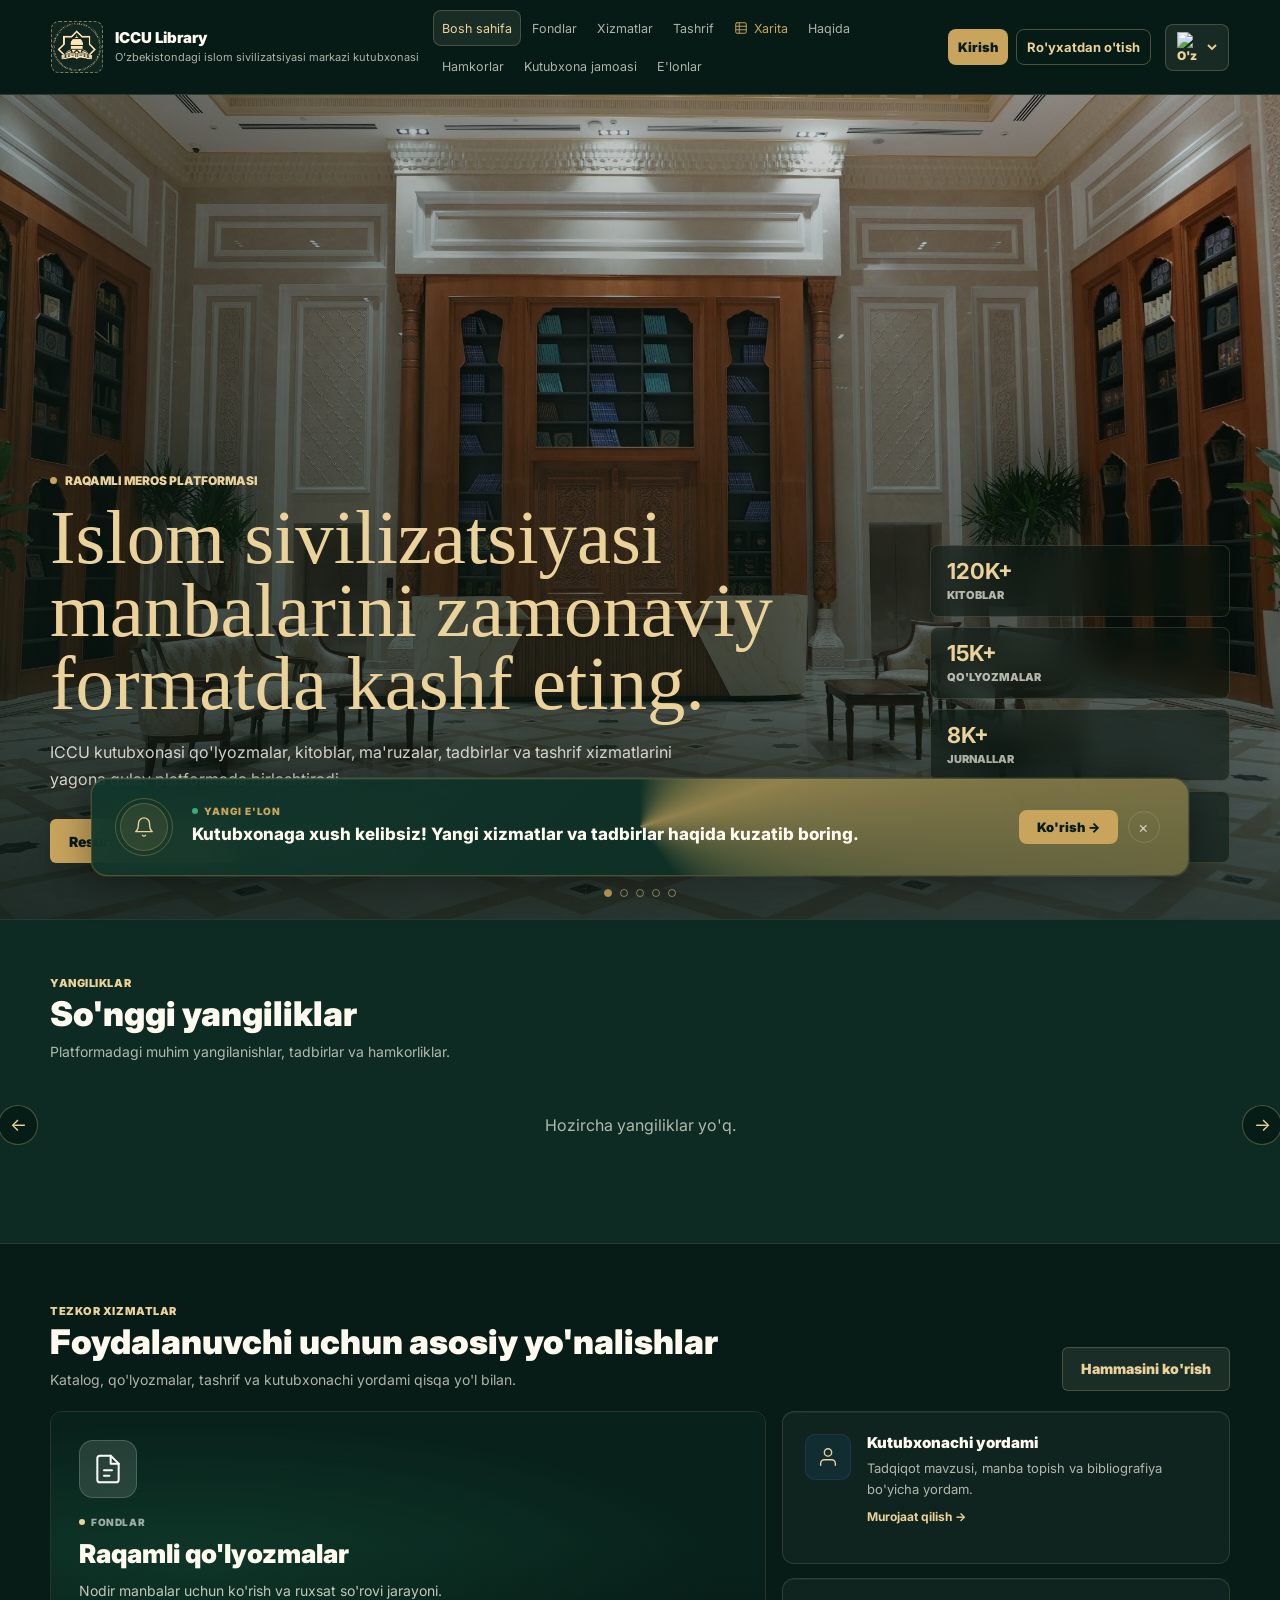
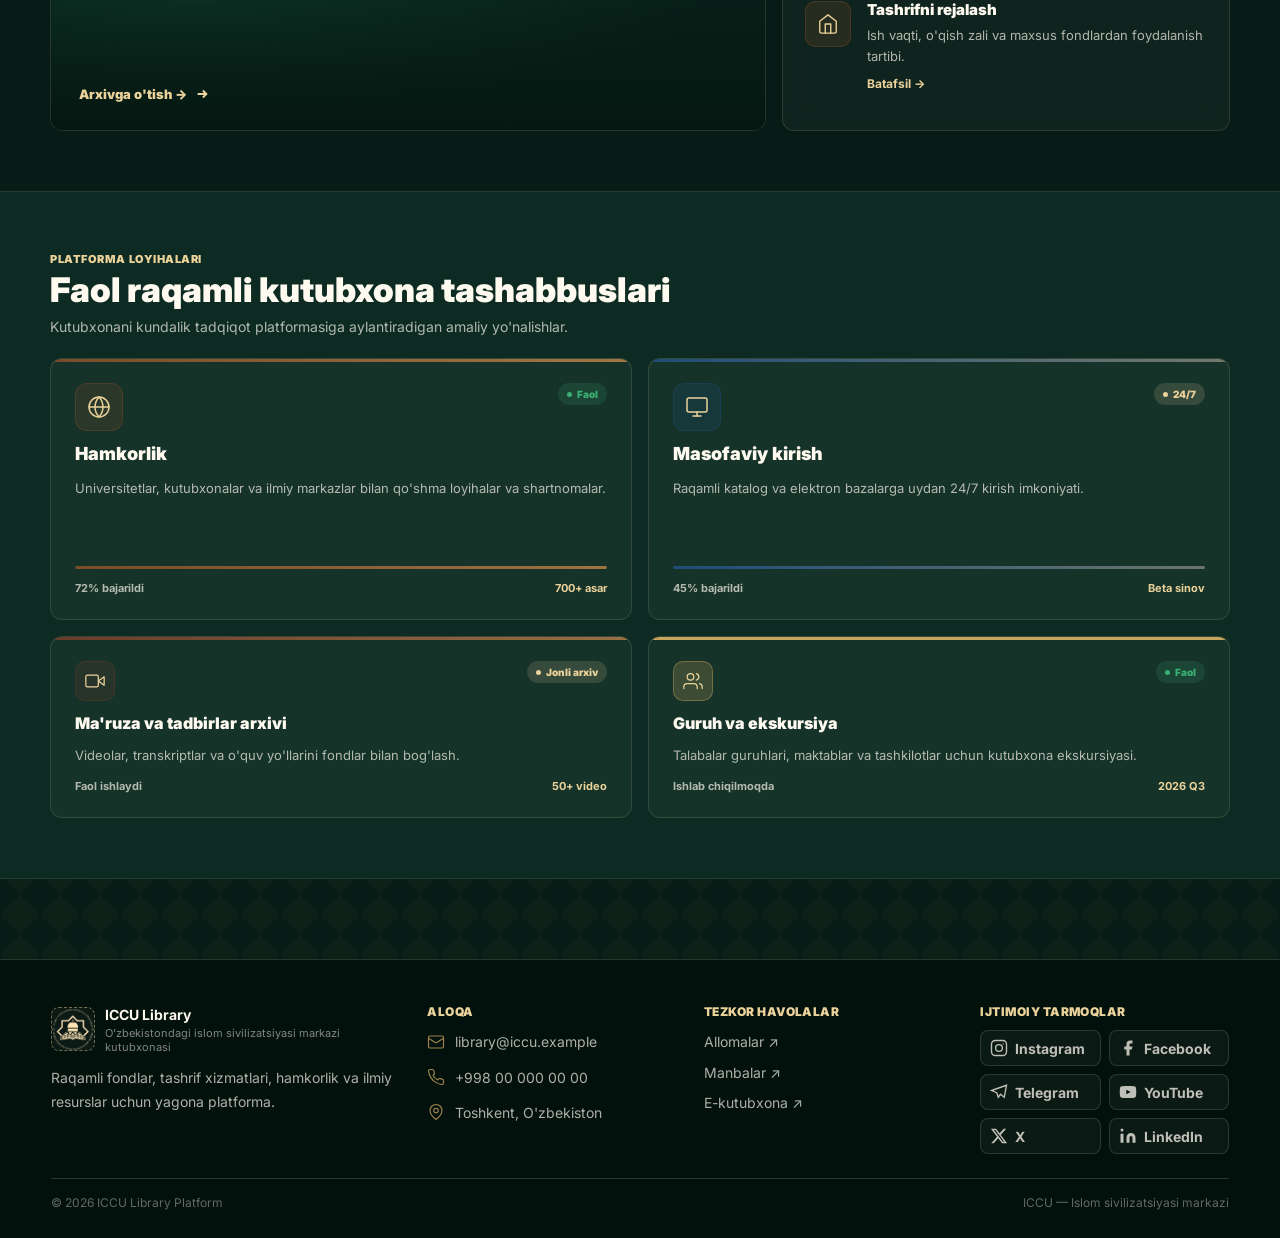
==== index.html @ c02b8a28 "refactor: relocate language menu and update director image assets and styling" ====
<!doctype html>
<html lang="uz">
<head>
  <meta charset="utf-8">
  <meta name="viewport" content="width=device-width, initial-scale=1">
  <meta name="description" content="ICCU Library — Islom sivilizatsiyasi meros platformasi. Qo'lyozmalar, kitoblar, raqamli arxiv va tashrif xizmatlari.">
  <title>ICCU Library — Islom sivilizatsiyasi kutubxonasi</title>
  <link rel="preconnect" href="https://fonts.googleapis.com">
  <link rel="preconnect" href="https://fonts.gstatic.com" crossorigin>
  <link href="https://fonts.googleapis.com/css2?family=Inter:wght@400;600;700;900&display=swap" rel="stylesheet">
  <link rel="stylesheet" href="style.css">
</head>

<body>
  <a class="sr-only" href="#main">Kontentga o'tish</a>

  <!-- ══════════════ TOPBAR ══════════════ -->
  <header class="topbar">
  <button class="brand" type="button" onclick="showPage('home')" aria-label="Bosh sahifaga o'tish" data-t-aria="ariaHome">
    <span class="logo-slot" id="logo-slot">
      <img src="images/logo.png" alt="ICCU Library Logo" width="40" height="40">
    </span>
    <span>
      <span class="brand-title">ICCU Library</span>
      <span class="brand-subtitle" data-t="brandSubtitle">O'zbekistondagi islom sivilizatsiya markazi kutubxonasi</span>
    </span>
  </button>

  <!-- Hamburger (mobile only) -->
  <button class="hamburger" id="hamburger" type="button" onclick="toggleHamburger()" aria-label="Menyuni ochish" aria-expanded="false" data-t-aria="ariaMenu">
    <span class="ham-bar"></span>
    <span class="ham-bar"></span>
    <span class="ham-bar"></span>
  </button>

  <nav class="nav" id="main-nav" aria-label="Asosiy menyu">
    <div class="nav-links" id="nav-links">
      <button class="nav-link active" id="nav-home"      type="button" onclick="showPage('home')"      data-t="navHome">Bosh sahifa</button>
      <button class="nav-link"        id="nav-discover"  type="button" onclick="showPage('discover')"  data-t="navDiscover">Fondlar</button>
      <button class="nav-link"        id="nav-services"  type="button" onclick="showPage('services')"  data-t="navServices">Xizmatlar</button>
      <button class="nav-link"        id="nav-visit"     type="button" onclick="showPage('visit')"     data-t="navVisit">Tashrif</button>
      <button class="nav-link nav-link--map" type="button" onclick="showPage('visit'); setTimeout(openFloorPlan,200)" title="Kutubxona ichki xaritasi" data-t-title="floorPlanBtn">
        <svg viewBox="0 0 24 24" fill="none" stroke="currentColor" stroke-width="1.6" stroke-linecap="round" stroke-linejoin="round" width="14" height="14"><rect x="3" y="3" width="18" height="18" rx="2"/><path d="M3 9h18M3 15h18M9 3v18"/></svg>
        <span data-t="navMap">Xarita</span>
      </button>
      <button class="nav-link"        id="nav-about"     type="button" onclick="showPage('about')"     data-t="navAbout">Haqida</button>
      <button class="nav-link"        id="nav-partners"  type="button" onclick="showPage('partners')"  data-t="navPartners">Hamkorlar</button>
      <button class="nav-link"        id="nav-directors" type="button" onclick="showPage('directors')" data-t="navDirectors">Kutubxona jamoasi</button>
      <div class="nav-ann-wrap">
        <button class="nav-link" id="nav-announcements" type="button" onclick="showPage('announcements')" data-t="navAnnouncements">E'lonlar</button>
        <span class="nav-ann-dot" id="ann-nav-dot" style="display:none"></span>
      </div>
    </div>

    <div class="nav-right">
      <div class="nav-actions">
        <a class="btn-kirish" href="http://elibrary.cisc.uz:8080/" target="_blank" rel="noopener" data-t="navKirish">Kirish ↗</a>
        <button class="btn-register" id="nav-register" type="button" onclick="showPage('register')" data-t="navRegister">Ro'yxatdan o'tish</button>
      </div>
    </div>
  </nav>

  <div class="lang-wrap">
    <button class="lang-trigger" id="lang-trigger" type="button" onclick="toggleLangMenu()" aria-haspopup="listbox" aria-expanded="false" aria-label="Tilni tanlash">
      <img src="https://flagcdn.com/w20/uz.png" alt="O'zbek" id="current-flag" width="20" style="vertical-align:middle;">
      <svg viewBox="0 0 10 6" fill="none" stroke="currentColor" stroke-width="1.8" style="margin-left:4px; vertical-align:middle; width:10px; height:6px;">
        <path d="M1 1l4 4 4-4"/>
      </svg>
    </button>
    <div class="lang-menu" id="lang-menu" role="listbox">
      <button class="lang-option active" type="button" onclick="setLang('uz')">
        <img src="https://flagcdn.com/w20/uz.png" alt="" width="20" style="margin-right:8px; vertical-align:middle;"> O'zbek
      </button>
      <button class="lang-option" type="button" onclick="setLang('en')">
        <img src="https://flagcdn.com/w20/gb.png" alt="" width="20" style="margin-right:8px; vertical-align:middle;"> English
      </button>
      <button class="lang-option" type="button" onclick="setLang('ru')">
        <img src="https://flagcdn.com/w20/ru.png" alt="" width="20" style="margin-right:8px; vertical-align:middle;"> Русский
      </button>
      <button class="lang-option" type="button" onclick="setLang('tr')">
        <img src="https://flagcdn.com/w20/tr.png" alt="" width="20" style="margin-right:8px; vertical-align:middle;"> Türkçe
      </button>
    </div>
  </div>
</header>

  <main id="main">

    <!-- ══════════════ HOME ══════════════ -->
    <section class="page active" id="page-home">

      <!-- HERO -->
      <section class="hero" aria-labelledby="hero-title">
        <div class="hero-slides" aria-hidden="true">
          <div class="hero-slide" style="background-image: linear-gradient(90deg, rgba(4,20,14,.35) 0%, rgba(4,20,14,0) 100%), url('images/1.jpg'); background-size:cover; background-position:center;"></div>
          <div class="hero-slide" style="background-image: linear-gradient(90deg, rgba(4,20,14,.35) 0%, rgba(4,20,14,0) 100%), url('images/2.jpg'); background-size:cover; background-position:center;"></div>
          <div class="hero-slide" style="background-image: linear-gradient(90deg, rgba(4,20,14,.35) 0%, rgba(4,20,14,0) 100%), url('images/3.jpg'); background-size:cover; background-position:center;"></div>
          <div class="hero-slide" style="background-image: linear-gradient(90deg, rgba(4,20,14,.35) 0%, rgba(4,20,14,0) 100%), url('images/4.jpg'); background-size:cover; background-position:center;"></div>
          <div class="hero-slide" style="background-image: linear-gradient(90deg, rgba(4,20,14,.35) 0%, rgba(4,20,14,0) 100%), url('images/5.jpg'); background-size:cover; background-position:center;"></div>
        </div>
        <div class="hero-dots" aria-hidden="true">
          <button class="hero-dot" type="button"></button>
          <button class="hero-dot" type="button"></button>
          <button class="hero-dot" type="button"></button>
          <button class="hero-dot" type="button"></button>
          <button class="hero-dot" type="button"></button>
        </div>
        <div class="container hero-content">
          <div>
            <div class="eyebrow" data-t="heroEyebrow">Raqamli meros platformasi</div>
            <h1 id="hero-title" data-t="heroTitle">Islom sivilizatsiyasi manbalarini zamonaviy formatda kashf eting.</h1>
            <p class="hero-copy" data-t="heroCopy">ICCU kutubxonasi qo'lyozmalar, kitoblar, ma'ruzalar, tadbirlar va tashrif xizmatlarini yagona qulay platformada birlashtiradi.</p>
            <div class="hero-actions">
              <a class="primary-button" href="https://e-library.cisc.uz" target="_blank" rel="noopener" data-t="heroPrimary">Resurslardan qidirish</a>
              <button class="secondary-button" type="button" onclick="scrollToSection('home-news')" data-t="heroSecondary">Yangiliklarni ko'rish</button>
            </div>
          </div>
          <aside class="hero-stats">
            <div class="stat"><strong>120K+</strong><span data-t="statBooks">Kitoblar</span></div>
            <div class="stat"><strong>15K+</strong><span data-t="statManuscripts">Qo'lyozmalar</span></div>
            <div class="stat"><strong>8K+</strong><span data-t="statJournals">Jurnallar</span></div>
            <div class="stat"><strong>24/7</strong><span data-t="statAccess">Onlayn kirish</span></div>
          </aside>
        </div>
      </section>

      <!-- ANNOUNCEMENT KIOSK -->
      <div class="kiosk-wrap" id="kiosk-wrap">
        <div class="kiosk">
          <div class="kiosk-inner" id="kiosk-inner" onclick="kioskClick(event)">
            <div class="kiosk-pulse-wrap">
              <div class="kiosk-pulse">
                <svg viewBox="0 0 24 24" fill="none" stroke="currentColor" stroke-width="1.5" stroke-linecap="round" stroke-linejoin="round" width="22" height="22">
                  <path d="M18 8A6 6 0 0 0 6 8c0 7-3 9-3 9h18s-3-2-3-9"/>
                  <path d="M13.73 21a2 2 0 0 1-3.46 0"/>
                </svg>
              </div>
            </div>
            <div class="kiosk-body">
              <div class="kiosk-label">
                <span class="kiosk-label-dot"></span>
                <span data-t="kioskLabel">Yangi e'lon</span>
              </div>
              <div class="kiosk-title" id="kiosk-title" data-t="kioskDefaultTitle">E'lonlar yuklanmoqda...</div>
              <div class="kiosk-excerpt" id="kiosk-excerpt"></div>
            </div>
            <div class="kiosk-actions" onclick="event.stopPropagation()">
              <button class="kiosk-cta" type="button" onclick="showPage('announcements')" data-t="kioskViewAll">Ko'rish →</button>
              <button class="kiosk-dismiss" type="button" id="kiosk-dismiss" title="Yopish" data-t-title="close" onclick="dismissKiosk()">×</button>
            </div>
          </div>
        </div>
      </div>

      <!-- NEWS -->
      <section class="section alt" id="home-news">
        <div class="container">
          <div class="section-header">
            <div>
              <div class="section-kicker" data-t="updatesKicker">Yangiliklar</div>
              <h2 class="section-title" data-t="newsTitle">So'nggi yangiliklar va e'lonlar</h2>
              <p class="section-subtitle" data-t="newsSubtitle">Platformadagi muhim yangilanishlar, tadbirlar va hamkorliklar.</p>
            </div>
          </div>
          <!-- News Carousel -->
          <div class="news-carousel-wrap">
            <button class="carousel-arrow carousel-arrow--prev" onclick="newsCarousel(-1)" aria-label="Oldingi">&#8592;</button>
            <div class="news-carousel" id="news-grid">
              <div class="news-skeleton"></div>
              <div class="news-skeleton"></div>
              <div class="news-skeleton"></div>
            </div>
            <button class="carousel-arrow carousel-arrow--next" onclick="newsCarousel(1)" aria-label="Keyingi">&#8594;</button>
          </div>
          <div class="carousel-dots" id="carousel-dots"></div>
        </div>
      </section>

      <!-- QUICK SERVICES -->
      <section class="section qs-section">
        <div class="container">
          <div class="section-header">
            <div>
              <div class="section-kicker" data-t="quickKicker">Tezkor xizmatlar</div>
              <h2 class="section-title" data-t="quickTitle">Foydalanuvchi uchun asosiy yo'nalishlar</h2>
              <p class="section-subtitle" data-t="quickSubtitle">Katalog, qo'lyozmalar, tashrif va kutubxonachi yordami qisqa yo'l bilan.</p>
            </div>
            <button class="secondary-button" type="button" onclick="showPage('services')" data-t="viewAll">Hammasini ko'rish</button>
          </div>
        
          <div class="qs-bento">

            <!-- Featured card (col-span 2 on desktop) -->
            <article class="qs-feature-card" onclick="showPage('discover')" tabindex="0" role="button">
              <div class="qs-feature-bg" style="--qc:#1a5e43"></div>
              <div class="qs-feature-inner">
                <div class="qs-feature-icon">
                  <svg viewBox="0 0 24 24" fill="none" stroke="currentColor" stroke-width="1.5" stroke-linecap="round" stroke-linejoin="round" width="32" height="32">
                    <path d="M14 2H6a2 2 0 0 0-2 2v16a2 2 0 0 0 2 2h12a2 2 0 0 0 2-2V8z"/>
                    <polyline points="14 2 14 8 20 8"/>
                    <path d="M9 13h6M9 17h4"/>
                  </svg>
                </div>
                <div class="qs-feature-tag" data-t="discoverKicker">Fondlar</div>
                <h3 class="qs-feature-title" data-t="qs1Title">Raqamli qo'lyozmalar</h3>
                <p class="qs-feature-text" data-t="qs1Text">Nodir manbalar uchun ko'rish va ruxsat so'rovi jarayoni. 15 000+ manba raqamli arxivda.</p>
                <div class="qs-feature-cta">
                  <span data-t="qs1Link">Arxivga o'tish</span>
                  <svg viewBox="0 0 16 16" fill="none" stroke="currentColor" stroke-width="2.2" width="14" height="14"><path d="M3 8h10M9 4l4 4-4 4"/></svg>
                </div>
              </div>
            </article>

            <!-- Side cards stack -->
            <div class="qs-side-stack">
              <article class="qs-side-card" onclick="window.location.href='mailto:library@iccu.example'" tabindex="0" role="button">
                <div class="qs-side-icon" style="--qc:#1e4d7a">
                  <svg viewBox="0 0 24 24" fill="none" stroke="currentColor" stroke-width="1.5" stroke-linecap="round" stroke-linejoin="round" width="22" height="22">
                    <path d="M20 21v-2a4 4 0 0 0-4-4H8a4 4 0 0 0-4 4v2"/>
                    <circle cx="12" cy="7" r="4"/>
                  </svg>
                </div>
                <div class="qs-side-body">
                  <h3 data-t="qs2Title">Kutubxonachi yordami</h3>
                  <p data-t="qs2Text">Tadqiqot mavzusi, manba topish va bibliografiya bo'yicha yordam.</p>
                  <span class="qs-side-link" data-t="qs2Link">Murojaat qilish →</span>
                </div>
              </article>

              <article class="qs-side-card" onclick="showPage('visit')" tabindex="0" role="button">
                <div class="qs-side-icon" style="--qc:#7a4c2a">
                  <svg viewBox="0 0 24 24" fill="none" stroke="currentColor" stroke-width="1.5" stroke-linecap="round" stroke-linejoin="round" width="22" height="22">
                    <path d="M3 9l9-7 9 7v11a2 2 0 0 1-2 2H5a2 2 0 0 1-2-2z"/>
                    <polyline points="9 22 9 12 15 12 15 22"/>
                  </svg>
                </div>
                <div class="qs-side-body">
                  <h3 data-t="qs3Title">Tashrifni rejalash</h3>
                  <p data-t="qs3Text">Ish vaqti, o'qish zali va maxsus fondlardan foydalanish tartibi.</p>
                  <span class="qs-side-link" data-t="qs3Link">Batafsil →</span>
                </div>
              </article>
            </div>

          </div>
        </div>
      </section>

      <!-- PROJECTS -->
      <section class="section alt proj-section">
        <div class="container">
          <div class="section-header">
            <div>
              <div class="section-kicker" data-t="projectsKicker">Platforma loyihalari</div>
              <h2 class="section-title" data-t="projectsTitle">Faol raqamli kutubxona tashabbuslari</h2>
              <p class="section-subtitle" data-t="projectsSubtitle">Kutubxonani kundalik tadqiqot platformasiga aylantiradigan amaliy yo'nalishlar.</p>
            </div>
          </div>

          <div class="proj-bento">

            <!-- Card 1: Partnerships — LARGE -->
            <article class="proj-card proj-card--lg" style="--pc:#7a4c2a" onclick="showPage('partners')" tabindex="0" role="button">
              <div class="proj-card-accent"></div>
              <div class="proj-card-inner">
                <div class="proj-card-head">
                  <div class="proj-icon">
                    <svg viewBox="0 0 24 24" fill="none" stroke="currentColor" stroke-width="1.5" stroke-linecap="round" stroke-linejoin="round" width="24" height="24">
                      <circle cx="12" cy="12" r="10"/>
                      <line x1="2" y1="12" x2="22" y2="12"/>
                      <path d="M12 2a15.3 15.3 0 0 1 4 10 15.3 15.3 0 0 1-4 10 15.3 15.3 0 0 1-4-10 15.3 15.3 0 0 1 4-10z"/>
                    </svg>
                  </div>
                  <span class="proj-badge proj-badge--active" data-t="project1Status">Faol</span>
                </div>
                <h3 data-t="project1Title">Hamkorlik</h3>
                <p data-t="project1Text">Universitetlar, kutubxonalar va ilmiy markazlar bilan qo'shma loyihalar va shartnomalar.</p>
                <div class="proj-progress"><div class="proj-progress-fill" style="width:100%"></div></div>
                <div class="proj-meta">
                  <span data-t="project1Progress">Faol hamkorlik</span>
                  <span class="proj-count" data-t="project1Count">10+ hamkor</span>
                </div>
              </div>
            </article>

            <!-- Card 2: Remote Access — LARGE -->
            <article class="proj-card proj-card--lg" style="--pc:#1e4d7a" onclick="window.open('http://elibrary.cisc.uz:8080/','_blank')" tabindex="0" role="button">
              <div class="proj-card-accent"></div>
              <div class="proj-card-inner">
                <div class="proj-card-head">
                  <div class="proj-icon">
                    <svg viewBox="0 0 24 24" fill="none" stroke="currentColor" stroke-width="1.5" stroke-linecap="round" stroke-linejoin="round" width="24" height="24">
                      <rect x="2" y="3" width="20" height="14" rx="2"/>
                      <line x1="8" y1="21" x2="16" y2="21"/>
                      <line x1="12" y1="17" x2="12" y2="21"/>
                    </svg>
                  </div>
                  <span class="proj-badge proj-badge--live" data-t="project2Status">24/7</span>
                </div>
                <h3 data-t="project2Title">Masofaviy kirish</h3>
                <p data-t="project2Text">Raqamli katalog va elektron bazalarga uydan 24/7 kirish imkoniyati.</p>
                <div class="proj-progress"><div class="proj-progress-fill" style="width:100%"></div></div>
                <div class="proj-meta">
                  <span data-t="project2Progress">Doimo ochiq</span>
                  <span class="proj-count" data-t="project2Count">E-kutubxona</span>
                </div>
              </div>
            </article>

            <!-- Card 3: Lecture Archive — SMALL -->
            <article class="proj-card proj-card--sm" style="--pc:#6b3b2a">
              <div class="proj-card-accent"></div>
              <div class="proj-card-inner">
                <div class="proj-card-head">
                  <div class="proj-icon proj-icon--sm">
                    <svg viewBox="0 0 24 24" fill="none" stroke="currentColor" stroke-width="1.5" stroke-linecap="round" stroke-linejoin="round" width="20" height="20">
                      <polygon points="23 7 16 12 23 17 23 7"/>
                      <rect x="1" y="5" width="15" height="14" rx="2"/>
                    </svg>
                  </div>
                  <span class="proj-badge proj-badge--live" data-t="project3Status">Jonli arxiv</span>
                </div>
                <h3 data-t="project3Title">Ma'ruza va tadbirlar arxivi</h3>
                <p data-t="project3Text">Videolar, transkriptlar va o'quv yo'llarini fondlar bilan bog'lash.</p>
                <div class="proj-meta">
                  <span data-t="project3Progress">Faol ishlaydi</span>
                  <span class="proj-count" data-t="project3Count">50+ video</span>
                </div>
              </div>
            </article>

            <!-- Card 4: Group visits — SMALL -->
            <article class="proj-card proj-card--sm" style="--pc:#c8a45d; cursor:pointer" onclick="showPage('services')" tabindex="0" role="button">
              <div class="proj-card-accent"></div>
              <div class="proj-card-inner">
                <div class="proj-card-head">
                  <div class="proj-icon proj-icon--sm">
                    <svg viewBox="0 0 24 24" fill="none" stroke="currentColor" stroke-width="1.5" stroke-linecap="round" stroke-linejoin="round" width="20" height="20">
                      <path d="M17 21v-2a4 4 0 0 0-4-4H5a4 4 0 0 0-4 4v2"/>
                      <circle cx="9" cy="7" r="4"/>
                      <path d="M23 21v-2a4 4 0 0 0-3-3.87"/>
                      <path d="M16 3.13a4 4 0 0 1 0 7.75"/>
                    </svg>
                  </div>
                  <span class="proj-badge proj-badge--active" data-t="project4Status">Faol</span>
                </div>
                <h3 data-t="project4Title">Guruh va ekskursiya</h3>
                <p data-t="project4Text">Talabalar guruhlari, maktablar va tashkilotlar uchun kutubxona ekskursiyasi.</p>
                <div class="proj-meta">
                  <span data-t="project4Progress">Ariza qabul qilinadi</span>
                  <span class="proj-count" data-t="project4Count">Bog'lanish →</span>
                </div>
              </div>
            </article>

          </div>
        </div>
      </section>
    </section><!-- /page-home -->

    <!-- ══════════════ ANNOUNCEMENTS PAGE ══════════════ -->
    <section class="page" id="page-announcements">
      <div class="container">
        <header class="page-header">
          <div>
            <div class="section-kicker" data-t="announcementsKicker">E'lonlar</div>
            <h2 class="page-title" data-t="announcementsTitle">Joriy e'lonlar</h2>
            <p class="page-subtitle" data-t="announcementsSubtitle">Kutubxona va platforma bo'yicha muhim xabarlar va e'lonlar.</p>
          </div>
        </header>
        <div class="ann-grid" id="ann-page-grid">
          <div class="ann-empty">
            <div class="ann-empty-ico">📢</div>
            <p data-t="announcementsEmpty">Hozircha faol e'lonlar yo'q.</p>
          </div>
        </div>
      </div>
    </section>

    <!-- ══════════════ NEWS DETAIL ══════════════ -->
    <section class="page" id="page-news-detail">
      <div class="container">
        <header class="page-header">
          <div>
            <div class="section-kicker" data-t="newsDetailKicker">Yangilik</div>
            <h2 class="page-title" id="detail-title">Yangilik</h2>
            <p class="page-subtitle" id="detail-date"></p>
          </div>
          <button class="secondary-button" type="button"
            onclick="showPage('home'); scrollToSection('home-news')" data-t="backNews">Yangiliklarga qaytish</button>
        </header>
        <div class="detail-layout">
          <article class="article-panel">
            <span class="news-tag" id="detail-tag"></span>
            <h2 id="detail-heading"></h2>
            <p id="detail-body"></p>
            <p id="detail-extra"></p>
          </article>
          <aside class="side-panel">
            <h3 data-t="detailSideTitle">Aloqador yo'nalishlar</h3>
            <p data-t="detailSideText">Bu yangilik fondlar, tadqiqotchi kabineti va raqamlashtirish jarayonlari bilan bog'liq.</p>
          </aside>
        </div>
      </div>
    </section>

    <!-- ══════════════ DISCOVER ══════════════ -->
    <section class="page" id="page-discover">
      <div class="container">
        <header class="page-header">
          <div>
            <div class="section-kicker" data-t="discoverKicker">Fondlar</div>
            <h2 class="page-title" data-t="discoverTitle">Kutubxona fondlari</h2>
            <p class="page-subtitle" data-t="discoverSubtitle">Katalog, qo'lyozmalar, mualliflar, raqamli ko'rgazmalar va tavsiya ro'yxatlari.</p>
          </div>
        </header>
      
        <!-- Hero fond cards -->
        <div class="svc-hero">
          <div class="svc-hero-card--main">
            <div class="svc-hero-bg" style="--svc-color:#1a5e43"></div>
            <div class="svc-hero-icon">
              <svg viewBox="0 0 24 24" fill="none" stroke="currentColor" stroke-width="1.5" stroke-linecap="round" stroke-linejoin="round">
                <path d="M4 19.5A2.5 2.5 0 0 1 6.5 17H20"/>
                <path d="M6.5 2H20v20H6.5A2.5 2.5 0 0 1 4 19.5v-15A2.5 2.5 0 0 1 6.5 2z"/>
                <line x1="12" y1="6" x2="16" y2="6"/>
                <line x1="12" y1="10" x2="16" y2="10"/>
                <line x1="12" y1="14" x2="14" y2="14"/>
              </svg>
            </div>
            <div class="svc-hero-body">
              <span class="svc-tag" data-t="discoverKicker">Fondlar</span>
              <h3 data-t="d1Title">Onlayn katalog</h3>
              <p data-t="d1Text">Kitoblar, mualliflar, mavzular va identifikatorlar.</p>
              <ul class="svc-features">
                <li data-t="d1f1">120 000+ kitob va nashrlar bazasi</li>
                <li data-t="d1f2">Muallif, mavzu, yil va til bo'yicha kengaytirilgan qidiruv</li>
                <li data-t="d1f3">ISBN, ISSN va boshqa identifikatorlar orqali izlash</li>
              </ul>
              <a href="https://e-library.cisc.uz" target="_blank" rel="noopener" class="svc-cta" data-t="d1Cta">Katalogga kirish →</a>
            </div>
          </div>
        
          <div class="svc-hero-card--main">
            <div class="svc-hero-bg" style="--svc-color:#6b3b2a"></div>
            <div class="svc-hero-icon">
              <svg viewBox="0 0 24 24" fill="none" stroke="currentColor" stroke-width="1.5" stroke-linecap="round" stroke-linejoin="round">
                <path d="M14 2H6a2 2 0 0 0-2 2v16a2 2 0 0 0 2 2h12a2 2 0 0 0 2-2V8z"/>
                <polyline points="14 2 14 8 20 8"/>
                <path d="M9 13h6M9 17h4"/>
              </svg>
            </div>
            <div class="svc-hero-body">
              <span class="svc-tag" data-t="discoverKicker">Fondlar</span>
              <h3 data-t="d2Title">Qo'lyozmalar</h3>
              <p data-t="d2Text">Nodir manbalar va raqamli kirish qaydlari.</p>
              <ul class="svc-features">
                <li data-t="d2f1">15 000+ nodir qo'lyozma raqamli arxivda</li>
                <li data-t="d2f2">Usmoniylar, Temuriylar va boshqa davrlar fondi</li>
                <li data-t="d2f3">Metadata, davr, til va saqlanish holati bo'yicha filter</li>
              </ul>
              <a href="https://e-library.cisc.uz" target="_blank" rel="noopener" class="svc-cta" data-t="d2Cta">Arxivga kirish →</a>
            </div>
          </div>
        </div>
      
        <!-- Secondary fond cards -->
        <div class="svc-grid">
          <article class="svc-card" style="cursor:pointer" onclick="window.open('https://allomalar.uz','_blank')">
            <div class="svc-card-icon" style="--si:#1e4d7a">
              <svg viewBox="0 0 24 24" fill="none" stroke="currentColor" stroke-width="1.5" stroke-linecap="round" stroke-linejoin="round" width="22" height="22">
                <path d="M20 21v-2a4 4 0 0 0-4-4H8a4 4 0 0 0-4 4v2"/>
                <circle cx="12" cy="7" r="4"/>
              </svg>
            </div>
            <h3 data-t="d3Title">Allomalar</h3>
            <p data-t="d3Text">Allomalar.uz bilan bog'langan ma'lumot yo'nalishi.</p>
            <span class="svc-link" data-t="d3Link">Allomalar.uz ↗</span>
          </article>
        
          <article class="svc-card" style="cursor:pointer" onclick="window.open('https://manbalar.uz','_blank')">
            <div class="svc-card-icon" style="--si:#2d5a3d">
              <svg viewBox="0 0 24 24" fill="none" stroke="currentColor" stroke-width="1.5" stroke-linecap="round" stroke-linejoin="round" width="22" height="22">
                <path d="M22 19a2 2 0 0 1-2 2H4a2 2 0 0 1-2-2V5a2 2 0 0 1 2-2h5l2 3h9a2 2 0 0 1 2 2z"/>
              </svg>
            </div>
            <h3 data-t="d4Title">Manbalar</h3>
            <p data-t="d4Text">Manbalar.uz resurslari uchun tezkor yo'nalish.</p>
            <span class="svc-link" data-t="d4Link">Manbalar.uz ↗</span>
          </article>
        
          <article class="svc-card" style="cursor:pointer" onclick="window.open('https://e-library.cisc.uz','_blank')">
            <div class="svc-card-icon" style="--si:#4a3070">
              <svg viewBox="0 0 24 24" fill="none" stroke="currentColor" stroke-width="1.5" stroke-linecap="round" stroke-linejoin="round" width="22" height="22">
                <rect x="2" y="3" width="20" height="14" rx="2"/>
                <line x1="8" y1="21" x2="16" y2="21"/>
                <line x1="12" y1="17" x2="12" y2="21"/>
              </svg>
            </div>
            <h3 data-t="d5Title">Elektron kutubxona</h3>
            <p data-t="d5Text">E-library.cisc.uz orqali raqamli resurslar va jurnallarga to'liq kirish.</p>
            <span class="svc-link" data-t="d5Link">E-library ↗</span>
          </article>
        </div>
      
      </div>
    </section>

    <!-- ══════════════ SERVICES ══════════════ -->
    <section class="page" id="page-services">
      <div class="container">
        <header class="page-header">
          <div>
            <div class="section-kicker" data-t="servicesKicker">Xizmatlar</div>
            <h2 class="page-title" data-t="servicesTitle">Kutubxona xizmatlari</h2>
            <p class="page-subtitle" data-t="servicesSubtitle">Tadqiqot, tashrif, raqamli fondlar va hamkorlik jarayonlari uchun xizmatlar.</p>
          </div>
        </header>
      
        <!-- Hero service cards -->
        <div class="svc-hero">
          <div class="svc-hero-card svc-hero-card--main">
            <div class="svc-hero-bg" style="--svc-color:#1a5e43"></div>
            <div class="svc-hero-icon">
              <svg viewBox="0 0 24 24" fill="none" stroke="currentColor" stroke-width="1.5" stroke-linecap="round" stroke-linejoin="round">
                <path d="M12 20h9"/><path d="M16.5 3.5a2.121 2.121 0 0 1 3 3L7 19l-4 1 1-4L16.5 3.5z"/>
              </svg>
            </div>
            <div class="svc-hero-body">
              <span class="svc-tag" data-t="servicesKicker">Xizmatlar</span>
              <h3 data-t="svc1Title">Kutubxonachidan yordam</h3>
              <p data-t="svc1Text">Manba tanlash, bibliografiya va tadqiqot yo'nalishi bo'yicha maslahat.</p>
              <ul class="svc-features">
                <li data-t="svc1f1">Mavzuga mos manba va adabiyotlarni tanlash</li>
                <li data-t="svc1f2">Bibliografiya va iqtibos formatlash (APA, MLA, Chicago)</li>
                <li data-t="svc1f3">Onlayn va jismoniy fondlar bo'yicha yo'naltirish</li>
              </ul>
              <a href="mailto:library@iccu.example" class="svc-cta" data-t="svc1Cta">So'rov yuborish →</a>
            </div>
          </div>
        
          <div class="svc-hero-card svc-hero-card--main">
            <div class="svc-hero-bg" style="--svc-color:#1e4d7a"></div>
            <div class="svc-hero-icon">
              <svg viewBox="0 0 24 24" fill="none" stroke="currentColor" stroke-width="1.5" stroke-linecap="round" stroke-linejoin="round">
                <path d="M14 2H6a2 2 0 0 0-2 2v16a2 2 0 0 0 2 2h12a2 2 0 0 0 2-2V8z"/>
                <polyline points="14 2 14 8 20 8"/>
                <line x1="9" y1="13" x2="15" y2="13"/>
                <line x1="9" y1="17" x2="12" y2="17"/>
              </svg>
            </div>
            <div class="svc-hero-body">
              <span class="svc-tag" data-t="servicesKicker">Xizmatlar</span>
              <h3 data-t="svc2Title">Maxsus fond so'rovi</h3>
              <p data-t="svc2Text">Qo'lyozma yoki nodir materialni ko'rish uchun oldindan so'rov.</p>
              <ul class="svc-features">
                <li data-t="svc2f1">Nodir qo'lyozmalar va arxiv materiallariga ruxsat</li>
                <li data-t="svc2f2">Tashrif oldidan onlayn band qilish imkoniyati</li>
                <li data-t="svc2f3">Raqamli nusxa olish va ko'chirish xizmati</li>
              </ul>
              <a href="mailto:library@iccu.example" class="svc-cta" data-t="svc2Cta">So'rov yuborish →</a>
            </div>
          </div>
        </div>
      
        <!-- Secondary service cards -->
        <div class="svc-grid">
          <article class="svc-card">
            <div class="svc-card-icon" style="--si:#6b3b2a">
              <svg viewBox="0 0 24 24" fill="none" stroke="currentColor" stroke-width="1.5" stroke-linecap="round" stroke-linejoin="round" width="22" height="22">
                <circle cx="12" cy="12" r="10"/>
                <line x1="2" y1="12" x2="22" y2="12"/>
                <path d="M12 2a15.3 15.3 0 0 1 4 10 15.3 15.3 0 0 1-4 10 15.3 15.3 0 0 1-4-10 15.3 15.3 0 0 1 4-10z"/>
              </svg>
            </div>
            <h3 data-t="svc3Title">Hamkorlik</h3>
            <p data-t="svc3Text">Universitetlar, kutubxonalar va ilmiy markazlar bilan qo'shma loyihalar.</p>
            <a href="mailto:library@iccu.example" class="svc-link" data-t="svcContact">Bog'lanish →</a>
          </article>
        
          <article class="svc-card">
            <div class="svc-card-icon" style="--si:#2d5a3d">
              <svg viewBox="0 0 24 24" fill="none" stroke="currentColor" stroke-width="1.5" stroke-linecap="round" stroke-linejoin="round" width="22" height="22">
                <rect x="2" y="3" width="20" height="14" rx="2"/>
                <line x1="8" y1="21" x2="16" y2="21"/>
                <line x1="12" y1="17" x2="12" y2="21"/>
              </svg>
            </div>
            <h3 data-t="svc4Title">Masofaviy kirish</h3>
            <p data-t="svc4Text">Raqamli katalog va elektron bazalarga uydan 24/7 kirish imkoniyati.</p>
            <a href="http://elibrary.cisc.uz:8080/" target="_blank" rel="noopener" class="svc-link" data-t="svcOpen">Ochish →</a>
          </article>
        
          <article class="svc-card">
            <div class="svc-card-icon" style="--si:#4a3070">
              <svg viewBox="0 0 24 24" fill="none" stroke="currentColor" stroke-width="1.5" stroke-linecap="round" stroke-linejoin="round" width="22" height="22">
                <path d="M17 21v-2a4 4 0 0 0-4-4H5a4 4 0 0 0-4 4v2"/>
                <circle cx="9" cy="7" r="4"/>
                <path d="M23 21v-2a4 4 0 0 0-3-3.87"/>
                <path d="M16 3.13a4 4 0 0 1 0 7.75"/>
              </svg>
            </div>
            <h3 data-t="svc5Title">Guruh va ekskursiya</h3>
            <p data-t="svc5Text">Talabalar guruhlari, maktablar va tashkilotlar uchun kutubxona ekskursiyasi.</p>
            <a href="mailto:library@iccu.example" class="svc-link" data-t="svcContact">Bog'lanish →</a>
          </article>
        </div>
      </div>
    </section>

     <!-- ══════════════ VISIT ══════════════ -->
    <section class="page" id="page-visit">
      <div class="container">
        <header class="page-header">
          <div>
            <div class="section-kicker" data-t="visitKicker">Tashrif</div>
            <h2 class="page-title" data-t="visitTitle">Tashrifingizni rejalang</h2>
            <p class="page-subtitle" data-t="visitSubtitle">Ish vaqti, manzil va o'qish zali qoidalari.</p>
          </div>
        </header>
        <div class="visit-grid">
          <article class="info-card"><h3 data-t="hoursTitle">Ish vaqti</h3><ul class="info-list"><li data-t="weekday">Dushanba – juma: 09:00 – 18:00</li><li data-t="saturday">Shanba : 10:00 – 16:00</li><li data-t="sunday">Yakshanba : yopiq</li></ul></article>
          <article class="info-card"><h3 data-t="contactTitle">Aloqa va manzil</h3><ul class="info-list"><li data-t="address">Manzil: Toshkent, O'zbekiston</li><li data-t="email">Email: library@iccu.example</li><li data-t="phone">Telefon: +998 00 000 00 00</li></ul></article>
          <article class="info-card"><h3 data-t="rulesTitle">Kutubxona qoidalari</h3><ul class="info-list"><li data-t="rule1">O'qish zallarida tinchlikni saqlang.</li><li data-t="rule2">Oziq-ovqat va ichimliklar fond hududiga olib kirilmaydi.</li><li data-t="rule3">Qo'lyozmalarni suratga olish uchun ruxsat kerak.</li></ul></article>
          <article class="info-card"><h3 data-t="beforeTitle">Kelishdan oldin</h3><p data-t="beforeText">Shaxsni tasdiqlovchi hujjat olib keling va nodir materiallarni oldindan band qiling.</p></article>
          <div class="map-embed">
            <iframe
              src="https://www.google.com/maps/embed?pb=!1m18!1m12!1m3!1d3027.0014065040205!2d69.24048578654856!3d41.33506641108974!2m3!1f0!2f0!3f0!3m2!1i1024!2i768!4f13.1!3m3!1m2!1s0x38ae8b12574d13c3%3A0x15ca4a2e8ac7f5a2!2sIslom%20sivilizatsiya%20Markazi!5e1!3m2!1sru!2s!4v1782212754728!5m2!1sru!2s"
              width="100%" height="100%"
              style="border:0; display:block;"
              allowfullscreen=""
              loading="lazy"
              referrerpolicy="no-referrer-when-downgrade"
              title="ICCU joylashuvi">
            </iframe>
          </div>
        </div>
        <!-- Floor Plan trigger — Google Maps dan keyin qo'shing -->
        <div class="floorplan-trigger-wrap">
          <button class="floorplan-trigger" onclick="openFloorPlan()">
            <svg viewBox="0 0 24 24" fill="none" stroke="currentColor" stroke-width="1.5" stroke-linecap="round" stroke-linejoin="round" width="18" height="18">
              <rect x="3" y="3" width="18" height="18" rx="2"/>
              <path d="M3 9h18M3 15h18M9 3v18"/>
            </svg>
            <span data-t="floorPlanBtn">Kutubxona ichki xaritasini ko'rish</span>
            <svg viewBox="0 0 16 16" fill="none" stroke="currentColor" stroke-width="2" width="14" height="14">
              <path d="M3 8h10M9 4l4 4-4 4"/>
            </svg>
          </button>
        </div>
        
        <!-- Floor Plan Modal -->
        <div class="fp-modal" id="fp-modal" onclick="closeFPifOutside(event)">
          <div class="fp-modal-box">
          
            <header class="fp-header">
              <div>
                <div class="fp-kicker" data-t="floorPlanKicker">Kutubxona xaritasi</div>
                <h3 class="fp-title" data-t="floorPlanTitle">Ichki tuzilma xaritasi</h3>
              </div>
              <div class="fp-header-actions">
                <button class="fp-ctrl" onclick="fpZoom(0.2)" title="Kattalashtirish" data-t-title="zoomIn">
                  <svg viewBox="0 0 24 24" fill="none" stroke="currentColor" stroke-width="2" width="16" height="16"><circle cx="11" cy="11" r="8"/><line x1="21" y1="21" x2="16.65" y2="16.65"/><line x1="11" y1="8" x2="11" y2="14"/><line x1="8" y1="11" x2="14" y2="11"/></svg>
                </button>
                <button class="fp-ctrl" onclick="fpZoom(-0.2)" title="Kichiklashtirish" data-t-title="zoomOut">
                  <svg viewBox="0 0 24 24" fill="none" stroke="currentColor" stroke-width="2" width="16" height="16"><circle cx="11" cy="11" r="8"/><line x1="21" y1="21" x2="16.65" y2="16.65"/><line x1="8" y1="11" x2="14" y2="11"/></svg>
                </button>
                <button class="fp-ctrl" onclick="fpReset()" title="Asl o'lcham" data-t-title="resetSize">
                  <svg viewBox="0 0 24 24" fill="none" stroke="currentColor" stroke-width="2" width="16" height="16"><path d="M3 12a9 9 0 1 0 9-9 9.75 9.75 0 0 0-6.74 2.74L3 8"/><path d="M3 3v5h5"/></svg>
                </button>
                <button class="fp-ctrl fp-close" onclick="closeFloorPlan()" title="Yopish" data-t-title="close">
                  <svg viewBox="0 0 24 24" fill="none" stroke="currentColor" stroke-width="2" width="16" height="16"><line x1="18" y1="6" x2="6" y2="18"/><line x1="6" y1="6" x2="18" y2="18"/></svg>
                </button>
              </div>
            </header>
          
            <div class="fp-viewport" id="fp-viewport">
              <div class="fp-canvas" id="fp-canvas">
                <img
                  src="images/floor-plan.svg"
                  alt="Kutubxona ichki xaritasi"
                  id="fp-img"
                  draggable="false"
                  onerror="document.getElementById('fp-placeholder').style.display='flex'; this.style.display='none'">
                <!-- Rasm yuklanmasa placeholder -->
                <div class="fp-placeholder" id="fp-placeholder" style="display:none">
                  <svg viewBox="0 0 24 24" fill="none" stroke="currentColor" stroke-width="1.5" width="40" height="40" style="color:var(--gold-2);opacity:.4">
                    <rect x="3" y="3" width="18" height="18" rx="2"/>
                    <path d="M3 9h18M3 15h18M9 3v18"/>
                  </svg>
                  <p data-t="floorPlanFallback">floor-plan.svg fayli<br>images/ papkasiga qo'ying</p>
                </div>
              </div>
            </div>
          
            <div class="fp-hint" data-t="floorPlanHint">Sichqoncha g'ildiragi bilan zoom · Bosib suring</div>
          
          </div>
        </div>
      </div>
    </section>

    <!-- ══════════════ ABOUT ══════════════ -->
    <section class="page" id="page-about">
      <div class="container">
        <header class="page-header">
          <div>
            <div class="section-kicker" data-t="aboutKicker">Haqida</div>
            <h2 class="page-title" data-t="aboutTitle">Kutubxona haqida</h2>
            <p class="page-subtitle" data-t="aboutSubtitle">ICCU kutubxonasi islom sivilizatsiyasi merosini saqlash, o'rganish va keng jamoatchilikka yetkazishga xizmat qiladi.</p>
          </div>
        </header>
      
        <!-- Real raqamlar -->
        <div class="about-stats">
          <div class="about-stat">
            <strong>40 000+</strong>
            <span data-t="abStat1">Jami adabiyot</span>
          </div>
          <div class="about-stat">
            <strong>350 000+</strong>
            <span data-t="abStat2">Elektron nusxa</span>
          </div>
          <div class="about-stat">
            <strong>21 670</strong>
            <span data-t="abStat3">Qo'lyozma</span>
          </div>
          <div class="about-stat">
            <strong>3 105 m²</strong>
            <span data-t="abStat4">Kutubxona maydoni</span>
          </div>
          <div class="about-stat">
            <strong>266</strong>
            <span data-t="abStat5">O'rin sig'imi</span>
          </div>
          <div class="about-stat">
            <strong>700+</strong>
            <span data-t="abStat6">Raqamlashtirилган nodir asar</span>
          </div>
        </div>
      
        <!-- Mission cards -->
        <div class="about-mission">
          <article class="about-mission-card">
            <div class="about-mission-icon">
              <svg viewBox="0 0 24 24" fill="none" stroke="currentColor" stroke-width="1.5" stroke-linecap="round" stroke-linejoin="round" width="24" height="24">
                <path d="M12 22s8-4 8-10V5l-8-3-8 3v7c0 6 8 10 8 10z"/>
              </svg>
            </div>
            <h3 data-t="mission1Title">Saqlash</h3>
            <p data-t="mission1Text">Nodir qo'lyozmalar va kitoblarni raqamlashtirish hamda konservatsiya qilish. 30 000+ adabiyotga RFID teg o'rnatildi.</p>
          </article>
          <article class="about-mission-card">
            <div class="about-mission-icon">
              <svg viewBox="0 0 24 24" fill="none" stroke="currentColor" stroke-width="1.5" stroke-linecap="round" stroke-linejoin="round" width="24" height="24">
                <circle cx="11" cy="11" r="8"/><line x1="21" y1="21" x2="16.65" y2="16.65"/>
              </svg>
            </div>
            <h3 data-t="mission2Title">Kirish</h3>
            <p data-t="mission2Text">Talabalar, tadqiqotchilar va keng jamoatchilik uchun ochiq bilim yo'llari. 10 milliondan ortiq elektron resursga ulanish imkoniyati.</p>
          </article>
          <article class="about-mission-card">
            <div class="about-mission-icon">
              <svg viewBox="0 0 24 24" fill="none" stroke="currentColor" stroke-width="1.5" stroke-linecap="round" stroke-linejoin="round" width="24" height="24">
                <polyline points="22 12 18 12 15 21 9 3 6 12 2 12"/>
              </svg>
            </div>
            <h3 data-t="mission3Title">Rivojlantirish</h3>
            <p data-t="mission3Text">Zamonaviy axborot-kutubxona xizmatlarini kengaytirish, yozma merosni asrash va ilm-fan rivojiga xizmat qiluvchi loyihalar.</p>
          </article>
        </div>
      
        <!-- Fond ma'lumotlari -->
        <div class="about-highlights">
          <div class="about-highlight-header">
            <div class="section-kicker" data-t="aboutFondKicker">Fond haqida</div>
            <h3 data-t="aboutFondTitle">2025-yil natijalari</h3>
          </div>
          <div class="about-highlight-grid">
            <div class="about-highlight-item">
              <div class="about-highlight-num">4 789</div>
              <div class="about-highlight-label" data-t="abH1">Yangi qabul qilingan adabiyot</div>
              <div class="about-highlight-sub" data-t="abH1sub">3 879 tasi hadya, 910 tasi xarid</div>
            </div>
            <div class="about-highlight-item">
              <div class="about-highlight-num">52 255</div>
              <div class="about-highlight-label" data-t="abH2">Yagona bazadagi yozma manba</div>
              <div class="about-highlight-sub" data-t="abH2sub">Qo'lyozma va toshbosma asarlar</div>
            </div>
            <div class="about-highlight-item">
              <div class="about-highlight-num">9 910</div>
              <div class="about-highlight-label" data-t="abH3">Yozma manba reystri</div>
              <div class="about-highlight-sub" data-t="abH3sub">Pasport tayyorlangan manbalar</div>
            </div>
            <div class="about-highlight-item">
              <div class="about-highlight-num">762</div>
              <div class="about-highlight-label" data-t="abH4">Brayl yozuvidagi adabiyot</div>
              <div class="about-highlight-sub" data-t="abH4sub">Imkoniyati cheklangan shaxslar uchun</div>
            </div>
          </div>
        </div>
      
        <!-- FAQ -->
        <div class="faq">
          <div class="faq-item">
            <button class="faq-question" type="button" onclick="toggleFaq('faq1',this)">
              <span data-t="faq1Q">O'quvchi kartasini qanday olaman?</span><span>+</span>
            </button>
            <div class="faq-answer" id="faq1" data-t="faq1A">Ro'yxatdan o'tish bo'limiga shaxsni tasdiqlovchi hujjat bilan murojaat qiling.</div>
          </div>
          <div class="faq-item">
            <button class="faq-question" type="button" onclick="toggleFaq('faq2',this)">
              <span data-t="faq2Q">Raqamli resurslarga uydan kira olamanmi?</span><span>+</span>
            </button>
            <div class="faq-answer" id="faq2" data-t="faq2A">Ko'plab raqamli resurslar onlayn mavjud, ayrim bazalar akkaunt talab qiladi.</div>
          </div>
          <div class="faq-item">
            <button class="faq-question" type="button" onclick="toggleFaq('faq3',this)">
              <span data-t="faq3Q">Kutubxonada nechta o'rin bor?</span><span>+</span>
            </button>
            <div class="faq-answer" id="faq3" data-t="faq3A">Kutubxona bir vaqtning o'zida 266 nafar kitobxonga xizmat ko'rsatish imkoniyatiga ega.</div>
          </div>
          <div class="faq-item">
            <button class="faq-question" type="button" onclick="toggleFaq('faq4',this)">
              <span data-t="faq4Q">Nodir qo'lyozmalarni ko'rish mumkinmi?</span><span>+</span>
            </button>
            <div class="faq-answer" id="faq4" data-t="faq4A">Ha, oldindan so'rov yuborish orqali nodir fond materiallaridan foydalanish mumkin. Raqamlashtirish bo'limiga murojaat qiling.</div>
          </div>
        </div>
      
      </div>
    </section>

    <!-- ══════════════ PARTNERS ══════════════ -->
    <section class="page" id="page-partners">
      <div class="container">
        <header class="page-header">
          <div>
            <div class="section-kicker" data-t="partnersKicker">Hamkorlar</div>
            <h2 class="page-title" data-t="partnersTitle">Ishonchli hamkorlar</h2>
            <p class="page-subtitle" data-t="partnersSubtitle">Birgalikda ilmiy va raqamli meros sohasidagi ishlarni rivojlantirmoqdamiz.</p>
          </div>
        </header>
        <div class="partners-track">
        
          <!-- TO'RTBURCHAK qolip: Brill, UNESCO, IRCICA, BNF, LOC -->
          <div class="partner-card">
            <div class="partner-logo partner-logo--rect">
              <img src="images/brill.png" alt="Brill" onerror="this.style.display='none';this.nextElementSibling.style.display='flex'">
              <span class="partner-logo-fallback" style="display:none">Brill</span>
            </div>
            <div class="partner-name">Brill</div>
          </div>
        
          <div class="partner-card">
            <div class="partner-logo partner-logo--rect">
              <img src="images/unesco.png" alt="UNESCO" onerror="this.style.display='none';this.nextElementSibling.style.display='flex'">
              <span class="partner-logo-fallback" style="display:none">UNESCO</span>
            </div>
            <div class="partner-name">UNESCO</div>
          </div>
        
          <div class="partner-card">
            <div class="partner-logo partner-logo--rect">
              <img src="images/ircica.png" alt="IRCICA" onerror="this.style.display='none';this.nextElementSibling.style.display='flex'">
              <span class="partner-logo-fallback" style="display:none">IRCICA</span>
            </div>
            <div class="partner-name">IRCICA</div>
          </div>
        
          <div class="partner-card">
            <div class="partner-logo partner-logo--rect">
              <img src="images/bnf.png" alt="BNF" onerror="this.style.display='none';this.nextElementSibling.style.display='flex'">
              <span class="partner-logo-fallback" style="display:none">BNF</span>
            </div>
            <div class="partner-name" data-t="partnerBnf">Bibliothèque nationale de France</div>
          </div>
        
          <div class="partner-card">
            <div class="partner-logo partner-logo--rect">
              <img src="images/loc.png" alt="Library of Congress" onerror="this.style.display='none';this.nextElementSibling.style.display='flex'">
              <span class="partner-logo-fallback" style="display:none">LOC</span>
            </div>
            <div class="partner-name" data-t="partnerLoc">Library of Congress</div>
          </div>
        
          <!-- YUMALOQ qolip: Istanbul U., O'zMU, ISESCO, Turkiston, CISC -->
          <div class="partner-card">
            <div class="partner-logo partner-logo--circle">
              <img src="images/istanbul.png" alt="Istanbul Universiteti" onerror="this.style.display='none';this.nextElementSibling.style.display='flex'">
              <span class="partner-logo-fallback" style="display:none">IU</span>
            </div>
            <div class="partner-name" data-t="partnerIstanbul">Istanbul Universiteti</div>
          </div>
        
          <div class="partner-card">
            <div class="partner-logo partner-logo--circle">
              <img src="images/ozmu.png" alt="O'zMU" onerror="this.style.display='none';this.nextElementSibling.style.display='flex'">
              <span class="partner-logo-fallback" style="display:none">O'zMU</span>
            </div>
            <div class="partner-name" data-t="partnerOzmu">O'zMU</div>
          </div>
        
          <div class="partner-card">
            <div class="partner-logo partner-logo--circle">
              <img src="images/isesco.png" alt="ISESCO" onerror="this.style.display='none';this.nextElementSibling.style.display='flex'">
              <span class="partner-logo-fallback" style="display:none">ISESCO</span>
            </div>
            <div class="partner-name">ISESCO</div>
          </div>
        
          <div class="partner-card">
            <div class="partner-logo partner-logo--rect">
              <img src="images/tlff.png" alt="Turkiston Kutubxonasi" onerror="this.style.display='none';this.nextElementSibling.style.display='flex'">
              <span class="partner-logo-fallback" style="display:none">TK</span>
            </div>
            <div class="partner-name" data-t="partnerTurkiston">Turkiston Kutubxonasi</div>
          </div>
        
          <div class="partner-card">
            <div class="partner-logo partner-logo--rect">
              <img src="images/cisc.png" alt="CISC" onerror="this.style.display='none';this.nextElementSibling.style.display='flex'">
              <span class="partner-logo-fallback" style="display:none">CISC</span>
            </div>
            <div class="partner-name">CISC</div>
          </div>
        
        </div>
      </div>
    </section>

    <!-- ══════════════ DIRECTORS ══════════════ -->
    <section class="page" id="page-directors">
      <div class="container">
        <header class="page-header">
          <div>
            <div class="section-kicker" data-t="directorsKicker">Jamoa</div>
            <h2 class="page-title" data-t="directorsTitle">Kutubxona jamoasi</h2>
            <p class="page-subtitle" data-t="directorsSubtitle">ICCU kutubxonasini rivojlantirish va boshqarishga mas'ul mutaxassislar jamoasi.</p>
          </div>
        </header>

        <!-- Pyramid row 1: Head Director (center) -->
        <div class="directors-pyramid">
          <div class="directors-row directors-row--1">
            <div class="director-card director-card--head">
              <div class="director-avatar">
                <img src="images/directors/ravshan1.JPG" alt="" onerror="this.style.display='none'; this.nextElementSibling.style.display='grid';">
                <div class="director-avatar-ph" style="display:none">👤</div>
              </div>
              <div class="director-badge" data-t="directorBadge">Bosh direktor</div>
              <h3 class="director-name" data-t="director1Name">Qodirov Ravshan Lazizovich</h3>
              <p class="director-role" data-t="director1Role">Bo'lim boshlig'i</p>
              <p class="director-bio" data-t="director1Bio">Islom sivilizatsiyasi va raqamli arxivlar sohasida 25 yillik tajribaga ega.</p>
            </div>
          </div>

          <!-- Connector line -->
          <div class="directors-connector" aria-hidden="true"></div>

          <!-- Pyramid row 2: Two deputies -->
          <div class="directors-row directors-row--2">
            <div class="director-card">
              <div class="director-avatar">
                <img src="images/directors/muqaddas1.JPG" alt="" onerror="this.style.display='none'; this.nextElementSibling.style.display='grid';">
                <div class="director-avatar-ph" style="display:none">👤</div>
              </div>
              <h3 class="director-name" data-t="director2Name">Islomova Muqaddas Shogulyamovna</h3>
              <p class="director-role" data-t="director2Role">Yetakchi mutaxassis</p>
              <p class="director-bio" data-t="director2Bio">Qo'lyozmashunoslik va kataloglash bo'yicha mutaxassis.</p>
            </div>
            <div class="director-card">
              <div class="director-avatar">
                <img src="images/directors/sevara1.JPG" alt="" onerror="this.style.display='none'; this.nextElementSibling.style.display='grid';">
                <div class="director-avatar-ph" style="display:none">👤</div>
              </div>
              <h3 class="director-name" data-t="director3Name">Nigmatova Sevara Irgashevna</h3>
              <p class="director-role" data-t="director3Role">Kutubxona bosh mutaxassisi</p>
              <p class="director-bio" data-t="director3Bio">Kutubxona tizimlarini raqamlashtirish bo'yicha rahbar mutaxassis.</p>
            </div>
          </div>

          <!-- Connector line -->
          <div class="directors-connector" aria-hidden="true"></div>

          <!-- Pyramid row 3: Three department heads -->
          <div class="directors-row directors-row--2">
            <div class="director-card">
              <div class="director-avatar">
                <img src="images/directors/xiromon1.JPG" alt="" onerror="this.style.display='none'; this.nextElementSibling.style.display='grid';">
                <div class="director-avatar-ph" style="display:none">👤</div>
              </div>
              <h3 class="director-name" data-t="director4Name">Sagdiyeva Xiromon Xolxo'jayevna</h3>
              <p class="director-role" data-t="director4Role">Kutubxona bosh mutaxassisi</p>
              <p class="director-bio" data-t="director4Bio">Xalqaro kutubxona tashkilotlari bilan munosabatlarni muvofiqlashtiradi.</p>
            </div>
            <div class="director-card">
              <div class="director-avatar">
                <img src="images/directors/mavluda1.JPG" alt="" onerror="this.style.display='none'; this.nextElementSibling.style.display='grid';">
                <div class="director-avatar-ph" style="display:none">👤</div>
              </div>
              <h3 class="director-name" data-t="director5Name">Karimova Mavluda Anvarovna</h3>
              <p class="director-role" data-t="director5Role">Kutubxona bosh mutaxassisi</p>
              <p class="director-bio" data-t="director5Bio">Tadqiqotchilar va talabalar uchun kirish xizmatlari bo'yicha mas'ul.</p>
            </div>
          </div>
        </div><!-- /directors-pyramid -->

      </div>
    </section>

    <!-- ══════════════ REGISTER PAGE ══════════════ -->
    <section class="page" id="page-register">
      <div class="register-container">
        <div class="register-box">
          <h2 data-t="regTitle">Ro'yxatdan o'tish</h2>
          <p data-t="regSubtitle">Kutubxona tizimidan to'liq foydalanish uchun profil yarating.</p>
        
          <form onsubmit="handleRegisterSubmit(event)" class="form-group">
            <div class="form-field">
              <label class="form-label" data-t="regNameLabel">Ism va familiyangiz</label>
              <input type="text" placeholder="Ali Valiyev" data-t-placeholder="regNamePlaceholder" required class="form-input">
            </div>
            <div class="form-field">
              <label class="form-label" data-t="regEmailLabel">Elektron pochta</label>
              <input type="email" placeholder="example@mail.com" data-t-placeholder="regEmailPlaceholder" required class="form-input">
            </div>
            <div class="form-field">
              <label class="form-label" data-t="regPasswordLabel">Parol</label>
              <input type="password" placeholder="••••••••" data-t-placeholder="regPasswordPlaceholder" required class="form-input">
            </div>
            <button type="submit" class="primary-button" style="justify-content: center; width: 100%; margin-top: 10px; min-height: 44px;" data-t="regSubmit">
              Tasdiqlash
            </button>
          </form>
        </div>
      </div>
    </section>
  </main><!-- /main -->

  <!-- ══════════════ FOOTER ══════════════ -->
  <footer class="footer">
    <div class="footer-inner">
      <section>
        <div class="footer-brand">
          <div class="footer-logo" id="footer-logo-slot">
            <img src="images/logo.png" alt="ICCU Library Logo" width="36" height="36" style="display: block; object-fit: contain;">
          </div>
          <div>
            <strong style="color:var(--white);font-size:14px">ICCU Library</strong>
            <div style="color:rgba(255,250,240,.5);font-size:11px;margin-top:2px" data-t="brandSubtitle">Islom sivilizatsiyasi kutubxonasi</div>
          </div>
        </div>
        <p data-t="footerText">Raqamli fondlar, tashrif xizmatlari, hamkorlik va ilmiy resurslar uchun yagona platforma.</p>
      </section>

      <section>
        <h3 data-t="footerContacts">Aloqa</h3>
        <div class="footer-nav contact-list">
          <a href="mailto:library@iccu.example" class="contact-item">
            <svg class="contact-icon" viewBox="0 0 24 24" fill="none" stroke="currentColor" stroke-width="1.5" stroke-linecap="round" stroke-linejoin="round">
              <rect x="2" y="4" width="20" height="16" rx="2"/>
              <path d="m22 7-8.97 5.7a1.94 1.94 0 0 1-2.06 0L2 7"/>
            </svg>
            <span>library@iccu.example</span>
          </a>
          <a href="tel:+998000000000" class="contact-item">
            <svg class="contact-icon" viewBox="0 0 24 24" fill="none" stroke="currentColor" stroke-width="1.5" stroke-linecap="round" stroke-linejoin="round">
              <path d="M22 16.92v3a2 2 0 0 1-2.18 2 19.79 19.79 0 0 1-8.63-3.07 19.5 19.5 0 0 1-6-6 19.79 19.79 0 0 1-3.07-8.67A2 2 0 0 1 4.11 2h3a2 2 0 0 1 2 1.72 12.84 12.84 0 0 0 .7 2.81 2 2 0 0 1-.45 2.11L8.09 9.91a16 16 0 0 0 6 6l1.27-1.27a2 2 0 0 1 2.11-.45 12.84 12.84 0 0 0 2.81.7A2 2 0 0 1 22 16.92z"/>
            </svg>
            <span>+998 00 000 00 00</span>
          </a>
          <a href="#" class="contact-item">
            <svg class="contact-icon" viewBox="0 0 24 24" fill="none" stroke="currentColor" stroke-width="1.5" stroke-linecap="round" stroke-linejoin="round">
              <path d="M20 10c0 6-8 12-8 12s-8-6-8-12a8 8 0 0 1 16 0Z"/>
              <circle cx="12" cy="10" r="3"/>
            </svg>
            <span data-t="footerAddress">Toshkent, O'zbekiston</span>
          </a>
        </div>
      </section>

      <section>
        <h3 data-t="footerLinks">Tezkor havolalar</h3>
        <div class="footer-nav">
          <a href="https://allomalar.uz" target="_blank" rel="noopener">Allomalar ↗</a>
          <a href="https://manbalar.uz"  target="_blank" rel="noopener">Manbalar ↗</a>
          <a href="https://e-library.cisc.uz" target="_blank" rel="noopener">E-kutubxona ↗</a>
        </div>
      </section>

      <section>
        <h3 data-t="footerSocials">Ijtimoiy tarmoqlar</h3>
        <div class="socials">
          <a href="#" class="social-link" aria-label="Instagram">
            <span class="social-icon">
              <svg viewBox="0 0 24 24" fill="none" stroke="currentColor" stroke-width="1.8" width="18" height="18">
                <rect x="2" y="2" width="20" height="20" rx="5"/>
                <circle cx="12" cy="12" r="4.5"/>
                <circle cx="17.5" cy="6.5" r=".8" fill="currentColor" stroke="none"/>
              </svg>
            </span>Instagram
          </a>
          <a href="#" class="social-link" aria-label="Facebook">
            <span class="social-icon">
              <svg viewBox="0 0 24 24" fill="currentColor" width="18" height="18">
                <path d="M18 2h-3a5 5 0 0 0-5 5v3H7v4h3v8h4v-8h3l1-4h-4V7a1 1 0 0 1 1-1h3z"/>
              </svg>
            </span>Facebook
          </a>
          <a href="#" class="social-link" aria-label="Telegram">
            <span class="social-icon">
              <svg viewBox="0 0 24 24" fill="none" stroke="currentColor" stroke-width="1.8" width="18" height="18">
                <path d="M22 3L2 10l7 3 2 6 3-4 5 4 3-16z"/>
              </svg>
            </span>Telegram
          </a>
          <a href="#" class="social-link" aria-label="YouTube">
            <span class="social-icon">
              <svg viewBox="0 0 24 24" fill="currentColor" width="18" height="18">
                <path d="M22.54 6.42a2.78 2.78 0 0 0-1.95-1.96C18.88 4 12 4 12 4s-6.88 0-8.59.46A2.78 2.78 0 0 0 1.46 6.42 29 29 0 0 0 1 12a29 29 0 0 0 .46 5.58 2.78 2.78 0 0 0 1.95 1.96C5.12 20 12 20 12 20s6.88 0 8.59-.46a2.78 2.78 0 0 0 1.95-1.96A29 29 0 0 0 23 12a29 29 0 0 0-.46-5.58z"/>
                <polygon fill="#03110d" points="9.75 15.02 15.5 12 9.75 8.98 9.75 15.02"/>
              </svg>
            </span>YouTube
          </a>
          <a href="#" class="social-link" aria-label="X / Twitter">
            <span class="social-icon">
              <svg viewBox="0 0 24 24" fill="currentColor" width="18" height="18">
                <path d="M18.244 2.25h3.308l-7.227 8.26 8.502 11.24H16.17l-5.214-6.817L4.99 21.75H1.68l7.73-8.835L1.254 2.25H8.08l4.713 6.231zm-1.161 17.52h1.833L7.084 4.126H5.117z"/>
              </svg>
            </span>X
          </a>
          <a href="#" class="social-link" aria-label="LinkedIn">
            <span class="social-icon">
              <svg viewBox="0 0 24 24" fill="currentColor" width="18" height="18">
                <path d="M16 8a6 6 0 0 1 6 6v7h-4v-7a2 2 0 0 0-4 0v7h-4v-7a6 6 0 0 1 6-6z"/>
                <rect x="2" y="9" width="4" height="12"/><circle cx="4" cy="4" r="2"/>
              </svg>
            </span>LinkedIn
          </a>
        </div>
      </section>
    </div>

    <div class="footer-bottom">
      <span>© 2026 ICCU Library Platform</span>
      <span data-t="footerRights">ICCU — O'zbekistondagi islom sivilizatsiyasi markazi</span>
    </div>
  </footer>

  <script src="main.js"></script>
</body>
</html>
---- style.css ----
/* ── ROOT TOKENS ── */
:root {
  --bg: #071c16;
  --bg-2: #0d2b22;
  --panel: #0f352a;
  --card: rgba(255,250,240,0.06);
  --line: rgba(226,213,186,0.18);
  --gold: #c8a45d;
  --gold-2: #ead29a;
  --white: #fffaf0;
  --muted: rgba(255,250,240,0.68);
  --shadow: 0 22px 55px rgba(0,0,0,0.28);
  --radius: 8px;
}

* { box-sizing: border-box; }
html { scroll-behavior: smooth; }

body {
  margin: 0;
  color: var(--white);
  background: var(--bg);
  font-family: 'Inter', ui-sans-serif, system-ui, -apple-system, sans-serif;
  -webkit-font-smoothing: antialiased;
  -moz-osx-font-smoothing: grayscale;
}

body.modal-open { overflow: hidden; }
button, input, select { font: inherit; cursor: pointer; }
a { color: inherit; text-decoration: none; }
h1,h2,h3,p { margin: 0; }
.sr-only { position:absolute;width:1px;height:1px;overflow:hidden;clip:rect(0,0,0,0);white-space:nowrap; }

/* ── TOPBAR ── */
.topbar {
  position: sticky; top: 0; z-index: 50;
  display: flex; align-items: center; gap: 14px;
  min-height: 76px;
  padding: 10px clamp(16px, 4vw, 54px);
  background: rgba(7,28,22,0.94);
  border-bottom: 1px solid var(--line);
  backdrop-filter: blur(20px);
}

/* ── BRAND ── */
.brand {
  display: flex; align-items: center; gap: 12px;
  border: 0; background: transparent; color: var(--white);
  padding: 0; text-align: left; flex-shrink: 0;
  order: 1;
}
.logo-slot {
  display: grid; place-items: center;
  width: 52px; height: 52px;
  border: 1.5px dashed rgba(234,210,154,0.5);
  border-radius: var(--radius);
  background: rgba(255,250,240,0.05);
  color: var(--gold-2); font-size: 9px; font-weight: 900;
  text-transform: uppercase; overflow: hidden; flex-shrink: 0;
}
.logo-slot img { width:100%; height:100%; object-fit:contain; }
.brand-title { display:block; font-weight:900; font-size:15px; line-height:1.1; }
.brand-subtitle { display:block; margin-top:3px; color:var(--muted); font-size:11px; }


/* ── NAV ── */
.nav {
  display: flex;
  align-items: center;
  justify-content: space-between;
  flex: 1;
  min-width: 0;
  order: 2;
}

.nav-links {
  display: flex;
  align-items: center;
  gap: 2px;
  flex-wrap: wrap;
  flex: 1;
  min-width: 0;
}

.nav-right {
  display: flex;
  align-items: center;
  gap: 10px;
  flex-shrink: 0;
  margin-left: 8px;
}

.nav .nav-link, .nav .btn-kirish, .nav .btn-register {
  display: inline-flex;
  align-items: center;
  gap: 6px;
  min-height: 36px;
  border: 1px solid transparent;
  border-radius: var(--radius);
  background: transparent;
  color: var(--muted);
  padding: 6px 10px;
  transition: background 150ms, border-color 150ms, color 150ms;
  white-space: nowrap;
  font-size: 13px;
}

.nav .nav-link:hover, .nav .nav-link.active, .nav .btn-register.active {
  color: var(--gold-2);
  background: rgba(255,250,240,0.08);
  border-color: rgba(234,210,154,0.22);
}

/* Map nav link gets a subtle gold tint */
.nav-link--map {
  color: var(--gold) !important;
  font-size: 12.5px !important;
}
.nav-link--map:hover {
  border-color: rgba(200,164,93,0.3) !important;
  background: rgba(200,164,93,0.08) !important;
}

.nav-actions {
  display: flex;
  align-items: center;
  gap: 8px;
}

.nav .btn-kirish {
  background: var(--gold);
  color: #071c16 !important;
  font-weight: 900;
  border: none;
}
.nav .btn-kirish:hover { background: var(--gold-2); border: none; }

.nav .btn-register {
  border: 1px solid rgba(234,210,154,0.3);
  color: var(--gold-2);
  font-weight: 700;
}
.nav .btn-register:hover {
  background: rgba(200,164,93,0.15);
  border-color: var(--gold);
}

/* ── HAMBURGER (mobile only) ── */
.hamburger {
  display: none;
  flex-direction: column;
  justify-content: center;
  align-items: center;
  gap: 5px;
  width: 40px;
  height: 40px;
  border: 1px solid rgba(234,210,154,0.22);
  border-radius: var(--radius);
  background: rgba(255,250,240,0.05);
  padding: 0;
  margin-left: auto;
  flex-shrink: 0;
  cursor: pointer;
  z-index: 60;
}
.ham-bar {
  display: block;
  width: 20px;
  height: 2px;
  background: var(--gold-2);
  border-radius: 2px;
  transition: transform 250ms ease, opacity 250ms ease;
  transform-origin: center;
}
.hamburger.open .ham-bar:nth-child(1) { transform: translateY(7px) rotate(45deg); }
.hamburger.open .ham-bar:nth-child(2) { opacity: 0; transform: scaleX(0); }
.hamburger.open .ham-bar:nth-child(3) { transform: translateY(-7px) rotate(-45deg); }

/* ── LANG DROPDOWN ── */
.lang-wrap { position: relative; flex-shrink: 0; order: 3; }

.lang-trigger {
  display: inline-flex; align-items: center; gap: 6px;
  min-height: 36px; border: 1px solid rgba(234,210,154,0.22);
  border-radius: var(--radius); background: rgba(255,250,240,0.07);
  color: var(--gold-2); padding: 7px 11px;
  font-size: 12px; font-weight: 900;
  transition: background 150ms;
}
.lang-trigger:hover { background: rgba(255,250,240,0.12); }
.lang-trigger svg { width:12px; height:12px; transition: transform 200ms; }
.lang-trigger.open svg { transform: rotate(180deg); }

.lang-menu {
  display: none; position: absolute; top: calc(100% + 6px); right: 0;
  min-width: 120px;
  border: 1px solid rgba(234,210,154,0.22);
  border-radius: var(--radius);
  background: #0d2b22;
  box-shadow: 0 14px 36px rgba(0,0,0,0.4);
  overflow: hidden; z-index: 200;
}
.lang-menu.open { display: block; }

.lang-option {
  display: flex; align-items: center; gap: 8px;
  width: 100%; min-height: 38px; padding: 0 14px;
  border: 0; background: transparent;
  color: var(--muted); font-size: 13px; text-align: left;
  transition: background 120ms, color 120ms;
}
.lang-option:hover { background: rgba(255,250,240,0.08); color: var(--gold-2); }
.lang-option.active { color: var(--gold-2); font-weight: 900; }

/* ── BODY NAV OPEN (scroll lock) ── */
body.nav-open { overflow: hidden; }



/* ── PAGES ── */
.page {
  display: none;
  position: relative;
  min-height: calc(100vh - 76px);
  padding-bottom: 80px;
  background-color: var(--bg);
  background-image: 
    radial-gradient(at 0% 0%, rgba(200, 164, 93, 0.04) 0px, transparent 50%),
    radial-gradient(at 100% 0%, rgba(26, 94, 67, 0.12) 0px, transparent 50%),
    radial-gradient(at 50% 100%, rgba(200, 164, 93, 0.03) 0px, transparent 50%),
    radial-gradient(at 100% 100%, rgba(13, 43, 34, 0.2) 0px, transparent 50%);
  background-attachment: fixed;
  overflow: hidden;
}
.page::before {
  content: "";
  position: absolute;
  inset: 0;
  z-index: 0;
  opacity: 0.025;
  pointer-events: none;
  background-image: url("data:image/svg+xml,%3Csvg width='80' height='80' viewBox='0 0 80 80' xmlns='http://www.w3.org/2000/svg'%3E%3Cpath d='M40 0l40 40-40 40L0 40z' fill='%23ead29a' fill-opacity='1' fill-rule='evenodd'/%3E%3C/svg%3E");
  background-size: 40px 40px;
}
.page > * {
  position: relative;
  z-index: 1;
}
.page.active { display: block; }
.container { width: min(1180px, calc(100% - 36px)); margin: 0 auto; }

/* ── HERO ── */
.hero {
  position: relative; isolation: isolate;
  min-height: calc(100vh - 76px);
  display: grid; align-items: end; overflow: hidden;
}

/* ── HERO CAROUSEL (JS-controlled) ── */
.hero-slides { position: absolute; inset: 0; z-index: -2; }
.hero-slide {
  position: absolute; inset: 0;
  opacity: 0;
  transition: opacity 1s ease-in-out;
  background-color: #0b3526; /* fallback when image missing */
  background-size: cover;
  background-position: center;
}
.hero-slide.active { opacity: 1; }

.hero-dots {
  position: absolute; bottom: 22px; left: 50%;
  transform: translateX(-50%); z-index: 5;
  display: flex; gap: 8px;
}
.hero-dot {
  width: 8px; height: 8px; border-radius: 50%;
  border: 1.5px solid rgba(234,210,154,.6);
  background: transparent; padding: 0;
  transition: background 300ms;
  cursor: pointer;
}
.hero-dot.active { background: var(--gold); border-color: var(--gold); }

.hero::after {
  content:""; position:absolute; inset:0; z-index:-1;
  background: linear-gradient(180deg, rgba(4,20,14,.04), rgba(4,20,14,.78));
}

.hero-content {
  display: grid;
  grid-template-columns: minmax(0,1fr) 300px;
  gap: 28px; align-items: end;
  padding: clamp(64px,10vw,128px) 0 56px;
}
.eyebrow {
  display: inline-flex; align-items: center; gap: 8px;
  color: var(--gold-2); font-size: 12px; font-weight: 900;
  text-transform: uppercase;
}
.eyebrow::before { content:""; width:7px; height:7px; border-radius:50%; background:var(--gold); }
h1 {
  margin-top: 14px;
  font-family: Georgia, "Times New Roman", serif;
  font-size: clamp(36px,6vw,78px);
  line-height: .95; font-weight: 500;
}
.hero-copy { max-width:680px; margin-top:18px; color:rgba(255,250,240,.82); font-size:16px; line-height:1.7; }
.hero-actions { display:flex; flex-wrap:wrap; gap:10px; margin-top:26px; }

.primary-button, .secondary-button {
  display: inline-flex; align-items: center; gap: 8px;
  min-height: 44px; border-radius: 6px; padding: 0 18px;
  border: 1px solid transparent; font-weight: 900; font-size: 14px;
  transition: transform 150ms, box-shadow 150ms, background 150ms;
}
.primary-button { background:var(--gold); color:#071c16; box-shadow:0 12px 24px rgba(0,0,0,.2); }
.primary-button:hover, .secondary-button:hover { transform: translateY(-1px); }
.secondary-button {
  background: rgba(255,250,240,.08);
  border-color: rgba(234,210,154,.22);
  color: var(--gold-2);
}
.hero-stats { display:grid; gap:10px; }
.stat {
  padding: 14px 16px;
  border: 1px solid rgba(234,210,154,.16);
  border-radius: var(--radius);
  background: rgba(4,20,14,.52); backdrop-filter: blur(14px);
}
.stat strong { display:block; color:var(--gold-2); font-size:22px; line-height:1; }
.stat span { display:block; margin-top:6px; color:rgba(255,250,240,.68); font-size:11px; font-weight:900; text-transform:uppercase; }

/* ── SECTIONS ── */
.section { padding: 56px 0; background: var(--bg); }
.section.alt {
  background: var(--bg-2);
  border-block: 1px solid rgba(226, 213, 186, 0.1);
}
.qs-section { padding: 60px 0; }
.proj-section { padding: 60px 0; }

.section-header, .page-header {
  display: flex; align-items: flex-end;
  justify-content: space-between; gap: 18px; margin-bottom: 20px;
}
.page-header { padding-top: 44px; }
.section-kicker { color:var(--gold-2); font-size:11px; font-weight:950; text-transform:uppercase; letter-spacing:.05em; }
.section-title, .page-title { margin-top:6px; font-size:clamp(22px,3vw,34px); line-height:1.08; font-weight:900; }
.section-subtitle, .page-subtitle { max-width:700px; margin-top:7px; color:var(--muted); line-height:1.65; font-size:14px; }

/* ── GRID ── */
.grid { display:grid; gap:16px; }
.grid.news    { grid-template-columns: 1.2fr .9fr .9fr; }
.grid.services { grid-template-columns: repeat(3,1fr); }
.grid.projects { grid-template-columns: repeat(4,1fr); }
.grid.discover { grid-template-columns: repeat(4,1fr); }

/* ── CARDS ── */
.card, .project-card, .news-card, .info-card {
  border: 1px solid rgba(234, 210, 154, 0.14);
  border-radius: var(--radius);
  background: rgba(255, 250, 240, 0.04);
  backdrop-filter: blur(12px);
  -webkit-backdrop-filter: blur(12px);
  box-shadow: inset 0 1px 0 rgba(255, 250, 240, 0.05);
  transition: transform 250ms cubic-bezier(0.16, 1, 0.3, 1),
              border-color 250ms cubic-bezier(0.16, 1, 0.3, 1),
              background 250ms cubic-bezier(0.16, 1, 0.3, 1),
              box-shadow 250ms cubic-bezier(0.16, 1, 0.3, 1);
  overflow: hidden;
}
.card:hover, .project-card:hover, .news-card:hover, .info-card:hover {
  transform: translateY(-3px);
  border-color: rgba(234, 210, 154, 0.35);
  background: rgba(255, 250, 240, 0.08);
  box-shadow: 
    0 12px 30px rgba(200, 164, 93, 0.06),
    inset 0 1px 0 rgba(255, 250, 240, 0.08);
}
.news-card { display:grid; min-height:220px; cursor:pointer; }
.news-card.featured { grid-row:span 2; }
.news-card.featured .news-art { min-height:240px; }
.news-art { min-height:120px; background: linear-gradient(135deg,rgba(255,255,255,.15),transparent) var(--art-color,var(--panel)); }
.news-body, .card, .project-card, .info-card { padding:18px; }
.tag,.news-tag,.project-status {
  display:inline-flex; align-items:center; min-height:24px;
  border-radius:999px; background:rgba(200,164,93,.15);
  color:var(--gold-2); padding:0 9px; font-size:11px; font-weight:900;
}
.news-card h3,.card h3,.project-card h3,.info-card h3 {
  margin-top:12px; color:var(--white); font-size:16px; line-height:1.28;
}
.news-card p,.card p,.project-card p,.info-card p {
  margin-top:7px; color:rgba(255,250,240,.7); line-height:1.58; font-size:14px;
}
.date { margin-top:12px; color:rgba(234,210,154,.82); font-size:12px; font-weight:850; }
.card-icon {
  display:grid; place-items:center;
  width:40px; height:40px; border-radius:var(--radius);
  background:rgba(26,94,67,.28); color:var(--gold-2); font-size:18px;
}
.project-card { min-height:200px; position:relative; }
.project-card::before {
  content:""; position:absolute; inset:0 0 auto;
  height:4px; background:var(--project-color,var(--gold));
}
.project-card h3 { margin-top:15px; }

/* ── PARTNERS ── */
.partners-track {
  display: grid;
  grid-template-columns: repeat(5, 1fr);
  gap: 14px;
  margin-top: 8px;
}
.partner-card {
  display: flex;
  flex-direction: column;
  align-items: center;
  justify-content: center;
  gap: 14px;
  min-height: 130px;
  padding: 22px 16px 18px;
  border-radius: var(--radius);
  background: rgba(255, 250, 240, 0.04);
  border: 1px solid rgba(234, 210, 154, 0.14);
  backdrop-filter: blur(12px);
  -webkit-backdrop-filter: blur(12px);
  box-shadow: inset 0 1px 0 rgba(255, 250, 240, 0.05);
  transition: transform 250ms cubic-bezier(0.16, 1, 0.3, 1),
              border-color 250ms cubic-bezier(0.16, 1, 0.3, 1),
              background 250ms cubic-bezier(0.16, 1, 0.3, 1),
              box-shadow 250ms cubic-bezier(0.16, 1, 0.3, 1);
}
.partner-card:hover {
  transform: translateY(-4px);
  border-color: rgba(234, 210, 154, 0.35);
  background: rgba(255, 250, 240, 0.08);
  box-shadow: 
    0 12px 30px rgba(200, 164, 93, 0.06),
    inset 0 1px 0 rgba(255, 250, 240, 0.08);
}
.partner-logo {
  display: flex;
  align-items: center;
  justify-content: center;
  overflow: hidden;
  flex-shrink: 0;
}
.partner-logo img {
  width: 100%;
  height: 100%;
  object-fit: contain;
  display: block;
  filter: brightness(0.9) contrast(1.1);
}
.partner-logo--rect {
  width: 90px;
  height: 50px;
  border-radius: 6px;
  background: rgba(255, 250, 240, 0.03);
  border: 1px solid rgba(234, 210, 154, 0.08);
  padding: 6px 8px;
}

/* Yumaloq qolip */
.partner-logo--circle {
  width: 64px;
  height: 64px;
  border-radius: 50%;
  background: rgba(255, 250, 240, 0.03);
  border: 1px solid rgba(234, 210, 154, 0.08);
  padding: 8px;
}

/* Fallback matn (rasm yuklanmasa) */
.partner-logo-fallback {
  width: 100%;
  height: 100%;
  display: none;
  align-items: center;
  justify-content: center;
  font-size: 10px;
  font-weight: 900;
  text-transform: uppercase;
  color: var(--gold-2);
  text-align: center;
}

.partner-name {
  color: var(--white);
  font-size: 12px;
  font-weight: 700;
  text-align: center;
  line-height: 1.3;
}


/* Responsive */
@media (max-width: 1080px) {
  .partners-track { grid-template-columns: repeat(3, 1fr); }
}
@media (max-width: 640px) {
  .partners-track { grid-template-columns: repeat(2, 1fr); }
}

/* ── VISIT / ABOUT ── */
.visit-grid {
  display: grid;
  grid-template-columns: repeat(2, 1fr);
  gap: 16px;
}
.about-grid { display: grid; grid-template-columns: repeat(2, 1fr); gap: 16px; }

.info-card {
  padding: 22px;
}
.info-card h3 {
  margin-bottom: 12px;
}

.info-list {
  display: grid; gap: 9px;
  margin: 8px 0 0; padding: 0; list-style: none;
  color: var(--muted); line-height: 1.55; font-size: 14px;
}
.info-list li {
  display: flex; align-items: flex-start; gap: 8px;
}
.info-list li::before {
  content: "–";
  color: var(--gold-2);
  flex-shrink: 0;
  margin-top: 1px;
}

.map-embed {
  grid-column: 1/-1;
  height: 380px;
  border: 1px solid rgba(234,210,154,.18);
  border-radius: var(--radius);
  overflow: hidden;
  box-shadow: inset 0 0 0 1px rgba(234,210,154,.08);
}
.map-embed iframe {
  width: 100%; height: 100%; border: 0; display: block;
}


/* ── FAQ ── */
.faq { display:grid; gap:10px; margin-top:18px; }
.faq-item {
  border: 1px solid rgba(234, 210, 154, 0.14);
  border-radius: var(--radius);
  overflow: hidden;
  background: rgba(255, 250, 240, 0.04);
  backdrop-filter: blur(12px);
  -webkit-backdrop-filter: blur(12px);
  box-shadow: inset 0 1px 0 rgba(255, 250, 240, 0.05);
  transition: border-color 200ms ease, background 200ms ease, box-shadow 200ms ease;
}
.faq-item:hover {
  border-color: rgba(234, 210, 154, 0.30);
  background: rgba(255, 250, 240, 0.06);
  box-shadow: inset 0 1px 0 rgba(255, 250, 240, 0.06);
}
.faq-question {
  width:100%; min-height:52px;
  display:flex; align-items:center; justify-content:space-between; gap:18px;
  border:0; background:transparent; color:var(--white);
  padding:0 16px; text-align:left; font-weight:900;
}
.faq-answer { display:none; padding:0 16px 16px; color:var(--muted); line-height:1.6; font-size:14px; }
.faq-answer.open { display:block; }

/* ── NEWS DETAIL ── */
.detail-layout { display:grid; grid-template-columns:minmax(0,1fr) 290px; gap:18px; padding-bottom:44px; }
.article-panel,.side-panel {
  border:1px solid rgba(234,210,154,.16); border-radius:var(--radius);
  background:rgba(255,250,240,.06); padding:22px;
}
.article-panel h2 { font-size:clamp(24px,4vw,40px); line-height:1.06; }
.article-panel p { margin-top:14px; color:rgba(255,250,240,.74); line-height:1.75; font-size:15px; }

/* ── DIRECTORS PYRAMID ── */
.directors-pyramid {
  display: flex;
  flex-direction: column;
  align-items: center;
  gap: 0;
  padding: 20px 0 56px;
}

.directors-row {
  display: flex;
  justify-content: center;
  gap: 36px;
  width: 100%;
}

.directors-row--1 {
  max-width: 540px;
}

.directors-row--2 {
  max-width: 1200px;
}

/* Connector line between pyramid rows */
.directors-connector {
  width: 1px;
  height: 54px;
  background: linear-gradient(180deg, rgba(234,210,154,.5), rgba(234,210,154,.15));
  flex-shrink: 0;
}

/* Director card */
.director-card {
  flex: 1;
  border: 1px solid rgba(234, 210, 154, 0.14);
  border-radius: var(--radius);
  background: rgba(255, 250, 240, 0.04);
  padding: 28px 16px 16px;
  text-align: center;
  backdrop-filter: blur(12px);
  -webkit-backdrop-filter: blur(12px);
  box-shadow: inset 0 1px 0 rgba(255, 250, 240, 0.05);
  transition: transform 250ms cubic-bezier(0.16, 1, 0.3, 1),
              border-color 250ms cubic-bezier(0.16, 1, 0.3, 1),
              background 250ms cubic-bezier(0.16, 1, 0.3, 1),
              box-shadow 250ms cubic-bezier(0.16, 1, 0.3, 1);
  position: relative;
}

.director-card:hover {
  transform: translateY(-5px);
  border-color: rgba(234, 210, 154, 0.35);
  background: rgba(255, 250, 240, 0.08);
  box-shadow: 
    0 12px 30px rgba(200, 164, 93, 0.06),
    inset 0 1px 0 rgba(255, 250, 240, 0.08);
}

/* Head director gets a gold top accent */
.director-card--head {
  border-color: rgba(200,164,93,.4);
  background: rgba(200,164,93,.07);
}

.director-card--head::before {
  content: "";
  position: absolute; top: 0; left: 0; right: 0;
  height: 3px;
  background: linear-gradient(90deg, transparent, var(--gold), transparent);
  border-radius: var(--radius) var(--radius) 0 0;
}

/* Avatar */
.director-avatar {
  width: 230px;
  height: 230px;
  border-radius: 50%;
  overflow: hidden;
  margin: 0 auto 20px;
  border: 2px solid rgba(234,210,154,.3);
  background: rgba(26,94,67,.3);
}

.director-card--head .director-avatar {
  width: 270px;
  height: 270px;
  border-color: rgba(200,164,93,.55);
}

.director-avatar img {
  width: 100%; height: 100%; object-fit: cover;
  display: block;
}

.director-avatar-ph {
  width: 100%; height: 100%;
  display: grid; place-items: center;
  font-size: 48px;
  background: rgba(26,94,67,.3);
}

.director-card--head .director-avatar-ph { font-size: 64px; }

/* Badge (only on head) */
.director-badge {
  display: inline-flex; align-items: center; min-height: 26px;
  border-radius: 999px; padding: 0 14px;
  background: rgba(200,164,93,.18);
  border: 1px solid rgba(200,164,93,.35);
  color: var(--gold-2); font-size: 11px; font-weight: 900;
  text-transform: uppercase; letter-spacing: .05em;
  margin-bottom: 14px;
}

.director-name {
  color: var(--white);
  font-size: 21px;
  font-weight: 900;
  line-height: 1.25;
  margin-top: 8px;
}

.director-card--head .director-name {
  font-size: 26px;
}

.director-role {
  margin-top: 10px;
  color: var(--gold-2);
  font-size: 14px;
  font-weight: 700;
  line-height: 1.4;
}

.director-bio {
  margin-top: 14px;
  color: rgba(255,250,240,.68);
  font-size: 14.5px;
  line-height: 1.65;
}

/* ── FOOTER ── */
.footer {
  padding: 44px clamp(16px,4vw,54px) 28px;
  background: #03110d;
  border-top: 1px solid var(--line);
}
.footer-inner {
  width: min(1180px,100%); margin: 0 auto;
  display: grid; grid-template-columns: 1.4fr 1fr 1fr 1fr; gap: 28px;
}
.footer-brand { display:flex; align-items:center; gap:10px; margin-bottom:12px; }
.footer-logo {
  width:44px; height:44px; flex-shrink:0;
  border:1.5px dashed rgba(234,210,154,.45); border-radius:var(--radius);
  display:grid; place-items:center;
  background:rgba(255,250,240,.04);
  color:var(--gold-2); font-size:9px; font-weight:900; text-transform:uppercase; overflow:hidden;
}
.footer-logo img { width:100%; height:100%; object-fit:contain; }
.footer h3 { margin:0 0 11px; color:var(--gold-2); font-size:12px; font-weight:900; text-transform:uppercase; letter-spacing:.04em; }
.footer p,.footer a { color:var(--muted); line-height:1.65; font-size:14px; }
.footer a:hover { color:var(--gold-2); }
.footer-nav { display:grid; gap:7px; }

.socials { display:grid; grid-template-columns:repeat(2,1fr); gap:8px; }
.social-link {
  display:inline-flex; align-items:center; gap:7px;
  min-height:36px; border:1px solid rgba(234,210,154,.16);
  border-radius:var(--radius); padding:0 9px;
  background:rgba(255,250,240,.04);
  color:rgba(255,250,240,.74) !important;
  font-size:12px; font-weight:700;
  transition:background 150ms, border-color 150ms, color 150ms;
}
.social-link:hover {
  background:rgba(26,94,67,.22) !important;
  border-color:rgba(234,210,154,.32) !important;
  color:var(--gold-2) !important;
}
.social-icon { width:18px; height:18px; flex-shrink:0; display:grid; place-items:center; }

.footer-bottom {
  width:min(1180px,100%); margin:24px auto 0;
  padding-top:16px; border-top:1px solid var(--line);
  display:flex; align-items:center; justify-content:space-between; gap:16px;
  color:rgba(255,250,240,.38); font-size:12px;
}

/* ── SKELETON LOADER ── */
@keyframes shimmer {
  0%   { background-position: -600px 0; }
  100% { background-position:  600px 0; }
}
.news-skeleton {
  min-height: 220px;
  border-radius: var(--radius);
  background: linear-gradient(90deg,
    rgba(255,250,240,.05) 25%,
    rgba(255,250,240,.10) 50%,
    rgba(255,250,240,.05) 75%);
  background-size: 600px 100%;
  animation: shimmer 1.4s infinite linear;
  border: 1px solid rgba(234,210,154,.08);
}
.news-skeleton.featured { grid-row: span 2; min-height: 360px; }

/* ── FOCUS ── */
:focus-visible { outline:3px solid rgba(234,210,154,.55); outline-offset:3px; }

/* ── HERO TITLE COLOR ── */
#hero-title { color: var(--gold-2); }

/* ── FOOTER CONTACTS ── */
.contact-list {
  display: flex;
  flex-direction: column;
  gap: 12px;
}
.contact-item {
  display: inline-flex;
  align-items: center;
  gap: 10px;
  color: var(--muted);
  font-size: 14px;
  transition: color 200ms ease;
}
.contact-icon {
  width: 18px; height: 18px;
  color: var(--gold); opacity: 0.8;
  transition: transform 200ms ease, opacity 200ms ease, color 200ms ease;
}
.contact-item:hover { color: var(--white); }
.contact-item:hover .contact-icon { color: var(--gold-2); opacity: 1; transform: translateY(-1px); }

/* ── RESPONSIVE ── */

/* 1280px: tighten up large nav */
@media (max-width: 1280px) {
  .nav .nav-link { padding: 6px 8px; font-size: 12.5px; }
}

/* 1080px: footer/partners layout */
@media (max-width: 1080px) {
  .footer-inner { grid-template-columns: 1fr 1fr; }
  .partners-track { grid-template-columns: repeat(3, 1fr); }
  .proj-bento { grid-template-columns: 1fr 1fr; }
}

/* 900px: hamburger activates */
@media (max-width: 900px) {
  /* Show hamburger, hide inline nav */
  .hamburger { display: flex; }

  /* Nav becomes a slide-down drawer */
  .topbar {
    position: sticky; top: 0; z-index: 50;
    flex-wrap: nowrap;
    align-items: center;
    padding: 10px 16px;
    min-height: 60px;
  }
  .brand { flex: 1; }

  .nav {
    position: fixed;
    top: 60px; left: 0; right: 0;
    flex-direction: column;
    align-items: stretch;
    background: rgba(7, 28, 22, 0.98);
    backdrop-filter: blur(24px);
    border-bottom: 1px solid rgba(234, 210, 154, 0.18);
    padding: 0;
    max-height: 0;
    overflow: hidden;
    transition: max-height 350ms cubic-bezier(0.16, 1, 0.3, 1), padding 350ms ease;
    z-index: 49;
  }

  /* nav-links as the drawer wrapper */
  .nav-links {
    flex-direction: column;
    align-items: stretch;
    gap: 0;
    padding: 12px;
    width: 100%;
    max-height: 0;
    overflow: hidden;
    transition: max-height 350ms cubic-bezier(0.16, 1, 0.3, 1);
  }
  .nav-links.open {
    max-height: 600px;
  }

  /* When links open, also show the nav (parent) */
  .nav:has(.nav-links.open) {
    max-height: 700px;
    padding: 0 0 12px;
  }

  .nav .nav-link, .nav .btn-kirish, .nav .btn-register {
    width: 100%; justify-content: flex-start;
    min-height: 46px; padding: 10px 14px;
    font-size: 14px; border-radius: 6px;
  }
  .nav .nav-link:hover, .nav .nav-link.active {
    background: rgba(255, 250, 240, 0.08);
    border-color: rgba(234, 210, 154, 0.22);
  }

  .nav-ann-wrap { width: 100%; }
  .nav-ann-wrap .nav-link { width: 100%; }

  .nav-right {
    flex-direction: row;
    justify-content: space-between;
    padding: 12px;
    border-top: 1px solid rgba(234, 210, 154, 0.1);
    width: 100%;
    max-height: 0;
    overflow: hidden;
    transition: max-height 350ms cubic-bezier(0.16, 1, 0.3, 1);
  }
  .nav-links.open ~ .nav-right,
  .nav:has(.nav-links.open) .nav-right {
    max-height: 120px;
  }
  .lang-wrap { order: 2; }
  .hamburger { order: 3; margin-left: 0; }
  .nav-actions { gap: 6px; margin-left: auto; }

  /* Content layout changes */
  .hero-content { grid-template-columns: 1fr; }
  .hero-stats { grid-template-columns: repeat(4, 1fr); }
  .detail-layout { grid-template-columns: 1fr; }
  .visit-grid { grid-template-columns: 1fr; }
  .about-grid { grid-template-columns: 1fr; }
  .grid.news, .grid.services, .grid.projects, .grid.discover { grid-template-columns: repeat(2, 1fr); }
  .news-card.featured { grid-row: span 1; }
  .directors-row--1, .directors-row--2 { max-width: 100%; flex-wrap: wrap; }
  .news-carousel { grid-template-columns: repeat(2, 1fr); }

  /* QS and Projects responsive */
  .qs-bento { grid-template-columns: 1fr; }
  .qs-side-stack { flex-direction: row; }
  .qs-side-card { min-height: unset; }

  .proj-bento { grid-template-columns: 1fr 1fr; }
}

/* 640px: single column */
@media (max-width: 640px) {
  .container { width: min(100% - 24px, 1180px); }
  .topbar { padding-inline: 14px; }
  .hero { min-height: auto; }
  .hero-content { padding-top: 66px; }
  .hero-stats { grid-template-columns: repeat(2, 1fr); }
  .grid.news, .grid.services, .grid.projects, .grid.discover { grid-template-columns: 1fr; }
  .section-header, .page-header { display: block; }
  .footer-inner { grid-template-columns: 1fr; }
  .footer-bottom { flex-direction: column; text-align: center; }
  .partners-track { grid-template-columns: repeat(2, 1fr); }
  .socials { grid-template-columns: 1fr; }
  .directors-row--1, .directors-row--2 { flex-direction: column; align-items: center; }
  .director-card { width: 100%; max-width: 460px; }
  .directors-connector { display: none; }
  .news-carousel { grid-template-columns: 1fr; }
  .svc-hero { grid-template-columns: 1fr; }
  .svc-grid { grid-template-columns: 1fr; }
  .about-mission { grid-template-columns: 1fr; }
  
  /* Fully stack QS */
  .qs-bento { grid-template-columns: 1fr; }
  .qs-feature-card { min-height: 260px; }
  .qs-side-stack { flex-direction: column; }

  /* Projects full-width stack */
  .proj-bento { grid-template-columns: 1fr; }
  .proj-card--lg .proj-card-inner { min-height: 200px; }
}

/* 480px: extra small refinements */
@media (max-width: 480px) {
  h1 { font-size: clamp(28px, 8vw, 48px); }
  .hero-stats { grid-template-columns: repeat(2, 1fr); gap: 8px; }
  .hero-copy { font-size: 14px; }
  .stat strong { font-size: 18px; }
  .section-title { font-size: clamp(18px, 5vw, 26px); }
  .partners-track { grid-template-columns: repeat(2, 1fr); }
  .about-stats { grid-template-columns: repeat(2, 1fr); }
  .about-highlight-grid { grid-template-columns: 1fr 1fr; }
  .register-container { padding: 32px 16px; }
  .register-box { padding: 28px 20px; }
}


/* ── NEWS CAROUSEL ── */
.news-carousel-wrap {
  position: relative;
  display: flex;
  align-items: stretch;
  gap: 0;
}
.news-carousel {
  display: grid;
  grid-template-columns: repeat(3, 1fr);
  gap: 16px;
  flex: 1;
  min-width: 0;
}

/* Bir xil balandlik — flex column ichida */
.news-carousel .news-card {
  display: flex;
  flex-direction: column;
  height: 340px; /* barcha kartalar bir xil */
  cursor: pointer;
}
.news-carousel .news-card .news-art {
  flex-shrink: 0;
  height: 160px;
  min-height: unset;
}
.news-carousel .news-card .news-body {
  flex: 1;
  display: flex;
  flex-direction: column;
  overflow: hidden;
}
.news-carousel .news-card .news-body h3 {
  /* 2 qatordan ortiq bo'lsa kesib tashlash */
  display: -webkit-box;
  -webkit-line-clamp: 2;
  -webkit-box-orient: vertical;
  overflow: hidden;
}
.news-carousel .news-card .news-body p {
  display: -webkit-box;
  -webkit-line-clamp: 3;
  -webkit-box-orient: vertical;
  overflow: hidden;
  flex: 1;
}
.news-carousel .news-card .news-body .date {
  margin-top: auto;
  padding-top: 8px;
}

/* More button */
.news-more-btn {
  display: inline-flex;
  align-items: center;
  gap: 6px;
  margin-top: 12px;
  padding: 5px 12px;
  border-radius: 999px;
  background: rgba(200,164,93,0.12);
  border: 1px solid rgba(200,164,93,0.25);
  color: var(--gold-2);
  font-size: 12px;
  font-weight: 700;
  cursor: pointer;
  transition: background 150ms, border-color 150ms;
  align-self: flex-start;
}
.news-more-btn:hover {
  background: rgba(200,164,93,0.22);
  border-color: var(--gold);
}

/* Arrows */
.carousel-arrow {
  position: absolute;
  top: 50%;
  transform: translateY(-50%);
  z-index: 5;
  width: 40px; height: 40px;
  border-radius: 50%;
  border: 1px solid rgba(234,210,154,0.3);
  background: rgba(7,28,22,0.85);
  color: var(--gold-2);
  font-size: 18px;
  display: grid; place-items: center;
  cursor: pointer;
  transition: background 150ms, border-color 150ms, transform 150ms;
  backdrop-filter: blur(8px);
}
.carousel-arrow:hover {
  background: rgba(200,164,93,0.18);
  border-color: var(--gold);
  transform: translateY(-50%) scale(1.08);
}
.carousel-arrow--prev { left: -52px; }
.carousel-arrow--next { right: -52px; }
.carousel-arrow:disabled { opacity: 0.3; cursor: default; transform: translateY(-50%); }

/* Dots */
.carousel-dots {
  display: flex;
  justify-content: center;
  gap: 8px;
  margin-top: 20px;
}
.carousel-dot-item {
  width: 8px; height: 8px; border-radius: 50%;
  border: 1.5px solid rgba(234,210,154,0.4);
  background: transparent; padding: 0; cursor: pointer;
  transition: background 250ms, border-color 250ms;
}
.carousel-dot-item.active {
  background: var(--gold);
  border-color: var(--gold);
}

/* Responsive carousel */
@media (max-width: 980px) {
  .news-carousel { grid-template-columns: repeat(2,1fr); }
  .carousel-arrow--prev { left: -44px; }
  .carousel-arrow--next { right: -44px; }
}
@media (max-width: 640px) {
  .news-carousel { grid-template-columns: 1fr; }
  .news-carousel-wrap { margin: 0 16px; }
  .carousel-arrow--prev { left: -38px; }
  .carousel-arrow--next { right: -38px; }
  .news-carousel .news-card { height: auto; }
}

/* ── SERVICES PAGE ── */
.svc-hero {
  display: grid;
  grid-template-columns: 1fr 1fr;
  gap: 16px;
  margin-bottom: 16px;
}
.svc-hero-card--main {
  position: relative;
  border: 1px solid rgba(234, 210, 154, 0.14);
  border-radius: var(--radius);
  overflow: hidden;
  display: grid;
  grid-template-rows: auto 1fr;
  background: rgba(255, 250, 240, 0.04);
  backdrop-filter: blur(12px);
  -webkit-backdrop-filter: blur(12px);
  box-shadow: inset 0 1px 0 rgba(255, 250, 240, 0.05);
  transition: transform 250ms cubic-bezier(0.16, 1, 0.3, 1),
              border-color 250ms cubic-bezier(0.16, 1, 0.3, 1),
              background 250ms cubic-bezier(0.16, 1, 0.3, 1),
              box-shadow 250ms cubic-bezier(0.16, 1, 0.3, 1);
}
.svc-hero-card--main:hover {
  transform: translateY(-3px);
  border-color: rgba(234, 210, 154, 0.35);
  background: rgba(255, 250, 240, 0.08);
  box-shadow: 
    0 12px 30px rgba(200, 164, 93, 0.06),
    inset 0 1px 0 rgba(255, 250, 240, 0.08);
}
.svc-hero-bg {
  position: absolute; inset: 0; z-index: 0;
  background: linear-gradient(135deg, rgba(255,255,255,.06), transparent) var(--svc-color);
  opacity: .18;
}
.svc-hero-icon {
  position: relative; z-index: 1;
  width: 52px; height: 52px;
  margin: 24px 24px 0;
  border-radius: 12px;
  background: rgba(200,164,93,.12);
  border: 1px solid rgba(200,164,93,.2);
  display: grid; place-items: center;
  color: var(--gold-2);
}
.svc-hero-icon svg { width: 24px; height: 24px; }
.svc-hero-body {
  position: relative; z-index: 1;
  padding: 16px 24px 24px;
  display: flex; flex-direction: column; gap: 8px;
}
.svc-tag {
  display: inline-flex; align-items: center;
  font-size: 10px; font-weight: 900; text-transform: uppercase;
  letter-spacing: .06em; color: var(--gold-2); opacity: .7;
}
.svc-hero-body h3 {
  font-size: 20px; font-weight: 900; color: var(--white); line-height: 1.2;
}
.svc-hero-body p {
  color: var(--muted); font-size: 14px; line-height: 1.65;
}
.svc-features {
  list-style: none; margin: 4px 0 0; padding: 0;
  display: grid; gap: 7px;
}
.svc-features li {
  display: flex; align-items: flex-start; gap: 8px;
  font-size: 13px; color: rgba(255,250,240,.72); line-height: 1.5;
}
.svc-features li::before {
  content: "";
  width: 5px; height: 5px; border-radius: 50%;
  background: var(--gold); flex-shrink: 0; margin-top: 6px;
}
.svc-cta {
  display: inline-flex; align-items: center;
  margin-top: 8px; padding: 8px 16px;
  border-radius: 6px;
  background: rgba(200,164,93,.14);
  border: 1px solid rgba(200,164,93,.28);
  color: var(--gold-2); font-size: 13px; font-weight: 700;
  transition: background 150ms, border-color 150ms;
  align-self: flex-start;
}
.svc-cta:hover { background: rgba(200,164,93,.24); border-color: var(--gold); }

/* Secondary grid */
.svc-grid {
  display: grid;
  grid-template-columns: repeat(3, 1fr);
  gap: 16px;
}
.svc-card {
  border: 1px solid rgba(234, 210, 154, 0.14);
  border-radius: var(--radius);
  background: rgba(255, 250, 240, 0.04);
  padding: 22px;
  display: flex; flex-direction: column; gap: 10px;
  backdrop-filter: blur(12px);
  -webkit-backdrop-filter: blur(12px);
  box-shadow: inset 0 1px 0 rgba(255, 250, 240, 0.05);
  transition: transform 250ms cubic-bezier(0.16, 1, 0.3, 1),
              border-color 250ms cubic-bezier(0.16, 1, 0.3, 1),
              background 250ms cubic-bezier(0.16, 1, 0.3, 1),
              box-shadow 250ms cubic-bezier(0.16, 1, 0.3, 1);
}
.svc-card:hover {
  transform: translateY(-3px);
  border-color: rgba(234, 210, 154, 0.35);
  background: rgba(255, 250, 240, 0.08);
  box-shadow: 
    0 12px 30px rgba(200, 164, 93, 0.06),
    inset 0 1px 0 rgba(255, 250, 240, 0.08);
}
.svc-card-icon {
  width: 44px; height: 44px; border-radius: 10px;
  background: color-mix(in srgb, var(--si) 20%, transparent);
  border: 1px solid color-mix(in srgb, var(--si) 40%, transparent);
  display: grid; place-items: center;
  color: var(--gold-2);
}
.svc-card h3 { font-size: 15px; font-weight: 900; color: var(--white); }
.svc-card p  { font-size: 13px; color: var(--muted); line-height: 1.6; flex: 1; }
.svc-link {
  display: inline-flex; align-items: center;
  font-size: 12px; font-weight: 700; color: var(--gold-2);
  transition: color 150ms; align-self: flex-start;
}
.svc-link:hover { color: var(--white); }

/* Responsive */
@media (max-width: 980px) {
  .svc-hero  { grid-template-columns: 1fr; }
  .svc-grid  { grid-template-columns: 1fr 1fr; }
}
@media (max-width: 640px) {
  .svc-grid  { grid-template-columns: 1fr; }
}

/* ── ABOUT PAGE ── */
.about-stats {
  display: grid;
  grid-template-columns: repeat(6, 1fr);
  gap: 12px;
  margin-bottom: 28px;
}
.about-stat {
  border: 1px solid rgba(200, 164, 93, 0.22);
  border-radius: var(--radius);
  background: rgba(200, 164, 93, 0.08);
  padding: 18px 14px;
  text-align: center;
  backdrop-filter: blur(10px);
  -webkit-backdrop-filter: blur(10px);
  box-shadow: inset 0 1px 0 rgba(255, 250, 240, 0.04);
  transition: transform 200ms ease, border-color 200ms ease, background 200ms ease, box-shadow 200ms ease;
}
.about-stat:hover {
  transform: translateY(-2px);
  border-color: rgba(200, 164, 93, 0.4);
  background: rgba(200, 164, 93, 0.12);
  box-shadow: 0 8px 24px rgba(200, 164, 93, 0.05), inset 0 1px 0 rgba(255, 250, 240, 0.06);
}
.about-stat strong {
  display: block;
  font-size: 22px;
  font-weight: 900;
  color: var(--gold-2);
  line-height: 1;
}
.about-stat span {
  display: block;
  margin-top: 6px;
  font-size: 11px;
  font-weight: 700;
  color: var(--muted);
  text-transform: uppercase;
  letter-spacing: .04em;
  line-height: 1.3;
}

.about-mission {
  display: grid;
  grid-template-columns: repeat(3, 1fr);
  gap: 14px;
  margin-bottom: 28px;
}
.about-mission-card {
  border: 1px solid rgba(234, 210, 154, 0.14);
  border-radius: var(--radius);
  background: rgba(255, 250, 240, 0.04);
  padding: 22px;
  display: flex;
  flex-direction: column;
  gap: 10px;
  backdrop-filter: blur(12px);
  -webkit-backdrop-filter: blur(12px);
  box-shadow: inset 0 1px 0 rgba(255, 250, 240, 0.05);
  transition: transform 250ms cubic-bezier(0.16, 1, 0.3, 1),
              border-color 250ms cubic-bezier(0.16, 1, 0.3, 1),
              background 250ms cubic-bezier(0.16, 1, 0.3, 1),
              box-shadow 250ms cubic-bezier(0.16, 1, 0.3, 1);
}
.about-mission-card:hover {
  transform: translateY(-3px);
  border-color: rgba(234, 210, 154, 0.35);
  background: rgba(255, 250, 240, 0.08);
  box-shadow: 
    0 12px 30px rgba(200, 164, 93, 0.06),
    inset 0 1px 0 rgba(255, 250, 240, 0.08);
}
.about-mission-icon {
  width: 44px; height: 44px;
  border-radius: 10px;
  background: rgba(200,164,93,.1);
  border: 1px solid rgba(200,164,93,.2);
  display: grid; place-items: center;
  color: var(--gold-2);
  flex-shrink: 0;
}
.about-mission-card h3 {
  font-size: 16px; font-weight: 900; color: var(--white);
}
.about-mission-card p {
  font-size: 13px; color: var(--muted); line-height: 1.65;
}

.about-highlights {
  border: 1px solid rgba(234, 210, 154, 0.14);
  border-radius: var(--radius);
  background: rgba(255, 250, 240, 0.03);
  backdrop-filter: blur(12px);
  -webkit-backdrop-filter: blur(12px);
  box-shadow: inset 0 1px 0 rgba(255, 250, 240, 0.05);
  padding: 28px;
  margin-bottom: 28px;
}
.about-highlight-header {
  margin-bottom: 22px;
}
.about-highlight-header h3 {
  font-size: 18px; font-weight: 900;
  margin-top: 6px; color: var(--white);
}
.about-highlight-grid {
  display: grid;
  grid-template-columns: repeat(4, 1fr);
  gap: 16px;
}
.about-highlight-item {
  padding: 16px;
  border-radius: 6px;
  background: rgba(200, 164, 93, 0.08);
  border: 1px solid rgba(200, 164, 93, 0.22);
  box-shadow: inset 0 1px 0 rgba(255, 250, 240, 0.04);
  transition: transform 200ms ease, border-color 200ms ease, background 200ms ease, box-shadow 200ms ease;
}
.about-highlight-item:hover {
  transform: translateY(-2px);
  border-color: rgba(200, 164, 93, 0.4);
  background: rgba(200, 164, 93, 0.12);
  box-shadow: 0 8px 24px rgba(200, 164, 93, 0.05), inset 0 1px 0 rgba(255, 250, 240, 0.06);
}
.about-highlight-num {
  font-size: 26px; font-weight: 900;
  color: var(--gold-2); line-height: 1;
}
.about-highlight-label {
  margin-top: 6px;
  font-size: 13px; font-weight: 700;
  color: var(--white); line-height: 1.3;
}
.about-highlight-sub {
  margin-top: 4px;
  font-size: 11px; color: var(--muted);
}

/* Responsive about */
@media (max-width: 1080px) {
  .about-stats { grid-template-columns: repeat(3, 1fr); }
  .about-highlight-grid { grid-template-columns: repeat(2, 1fr); }
}
@media (max-width: 640px) {
  .about-stats { grid-template-columns: repeat(2, 1fr); }
  .about-mission { grid-template-columns: 1fr; }
  .about-highlight-grid { grid-template-columns: 1fr 1fr; }
}

/* ── QUICK SERVICES (Premium Bento) ── */
.qs-bento {
  display: grid;
  grid-template-columns: 1.6fr 1fr;
  gap: 16px;
  align-items: stretch;
}

/* ── FEATURED CARD ── */
.qs-feature-card {
  position: relative;
  border-radius: 12px;
  overflow: hidden;
  cursor: pointer;
  min-height: 320px;
  display: flex;
  flex-direction: column;
  border: 1px solid rgba(234, 210, 154, 0.14);
  transition: transform 300ms cubic-bezier(0.16, 1, 0.3, 1), border-color 300ms ease, box-shadow 300ms ease;
}
.qs-feature-card:hover {
  transform: translateY(-4px);
  border-color: rgba(234, 210, 154, 0.35);
  box-shadow: 0 20px 50px rgba(0, 0, 0, 0.3), 0 0 0 1px rgba(200, 164, 93, 0.08);
}

.qs-feature-bg {
  position: absolute;
  inset: 0;
  background: radial-gradient(ellipse at 20% 50%, color-mix(in srgb, var(--qc) 38%, transparent) 0%, transparent 65%),
              color-mix(in srgb, var(--qc) 10%, rgba(7, 28, 22, 0.92));
  z-index: 0;
}
.qs-feature-card::after {
  content: "";
  position: absolute;
  inset: 0;
  background: linear-gradient(180deg, transparent 40%, rgba(4, 20, 14, 0.7) 100%);
  z-index: 1;
  pointer-events: none;
}

.qs-feature-inner {
  position: relative;
  z-index: 2;
  padding: 28px;
  display: flex;
  flex-direction: column;
  height: 100%;
  gap: 10px;
}

.qs-feature-icon {
  width: 58px; height: 58px;
  border-radius: 14px;
  background: rgba(255, 250, 240, 0.12);
  border: 1px solid rgba(255, 250, 240, 0.18);
  display: grid; place-items: center;
  color: white;
  backdrop-filter: blur(8px);
  flex-shrink: 0;
}

.qs-feature-tag {
  margin-top: 8px;
  display: inline-flex; align-items: center; gap: 6px;
  font-size: 10px; font-weight: 900;
  text-transform: uppercase; letter-spacing: .06em;
  color: rgba(255, 255, 255, 0.6);
}
.qs-feature-tag::before {
  content: ""; width: 6px; height: 6px; border-radius: 50%;
  background: var(--gold-2);
}

.qs-feature-title {
  font-size: clamp(20px, 2.5vw, 26px);
  font-weight: 900;
  color: var(--white);
  line-height: 1.2;
  margin: 0;
}

.qs-feature-text {
  font-size: 14px;
  color: rgba(255, 250, 240, 0.75);
  line-height: 1.65;
  margin: 0;
  flex: 1;
}

.qs-feature-cta {
  display: inline-flex; align-items: center; gap: 8px;
  margin-top: auto;
  font-size: 13px; font-weight: 900;
  color: var(--gold-2);
  transition: gap 200ms ease;
}
.qs-feature-card:hover .qs-feature-cta { gap: 12px; }

/* ── SIDE STACK ── */
.qs-side-stack {
  display: flex;
  flex-direction: column;
  gap: 14px;
}

.qs-side-card {
  flex: 1;
  display: flex;
  align-items: flex-start;
  gap: 16px;
  padding: 22px;
  border: 1px solid rgba(234, 210, 154, 0.14);
  border-radius: 12px;
  background: rgba(255, 250, 240, 0.04);
  backdrop-filter: blur(12px);
  cursor: pointer;
  transition: transform 250ms cubic-bezier(0.16, 1, 0.3, 1),
              border-color 250ms ease,
              background 250ms ease,
              box-shadow 250ms ease;
  box-shadow: inset 0 1px 0 rgba(255, 250, 240, 0.05);
}
.qs-side-card:hover {
  transform: translateY(-3px);
  border-color: rgba(234, 210, 154, 0.32);
  background: rgba(255, 250, 240, 0.07);
  box-shadow: 0 12px 30px rgba(0, 0, 0, 0.2), inset 0 1px 0 rgba(255, 250, 240, 0.07);
}

.qs-side-icon {
  width: 46px; height: 46px;
  border-radius: 10px;
  background: color-mix(in srgb, var(--qc) 22%, transparent);
  border: 1px solid color-mix(in srgb, var(--qc) 40%, transparent);
  display: grid; place-items: center;
  color: var(--gold-2);
  flex-shrink: 0;
}

.qs-side-body { flex: 1; min-width: 0; }
.qs-side-body h3 {
  font-size: 15px; font-weight: 900;
  color: var(--white); line-height: 1.25; margin: 0 0 6px;
}
.qs-side-body p {
  font-size: 13px; color: var(--muted); line-height: 1.55; margin: 0;
}
.qs-side-link {
  display: inline-block;
  margin-top: 10px;
  font-size: 12px; font-weight: 700;
  color: var(--gold-2);
  transition: gap 150ms;
}

/* ── PROJECTS (Premium Bento Grid) ── */
.proj-bento {
  display: grid;
  grid-template-columns: 1fr 1fr;
  grid-template-rows: auto auto;
  gap: 16px;
}

/* Large cards span full column height on desktop */
.proj-card--lg {
  grid-row: span 1;
}

/* All proj-cards share base styles */
.proj-card {
  position: relative;
  overflow: hidden;
  border-radius: 12px;
  border: 1px solid rgba(234, 210, 154, 0.14);
  background: rgba(255, 250, 240, 0.04);
  backdrop-filter: blur(12px);
  -webkit-backdrop-filter: blur(12px);
  box-shadow: inset 0 1px 0 rgba(255, 250, 240, 0.05);
  cursor: pointer;
  transition: transform 300ms cubic-bezier(0.16, 1, 0.3, 1),
              border-color 300ms ease,
              background 300ms ease,
              box-shadow 300ms ease;
}
.proj-card:hover {
  transform: translateY(-4px);
  border-color: rgba(200, 164, 93, 0.35);
  background: rgba(255, 250, 240, 0.07);
  box-shadow: 0 16px 40px rgba(0, 0, 0, 0.25),
              0 0 0 1px rgba(200, 164, 93, 0.06),
              inset 0 1px 0 rgba(255, 250, 240, 0.08);
}

/* Color accent bar at top */
.proj-card-accent {
  position: absolute;
  top: 0; left: 0; right: 0;
  height: 3px;
  background: linear-gradient(90deg, var(--pc), color-mix(in srgb, var(--pc) 50%, var(--gold)));
  border-radius: 12px 12px 0 0;
}

.proj-card-inner {
  padding: 24px;
  display: flex;
  flex-direction: column;
  gap: 12px;
  height: 100%;
}

.proj-card--lg .proj-card-inner { min-height: 260px; }
.proj-card--sm .proj-card-inner { min-height: 180px; }

.proj-card-head {
  display: flex;
  align-items: flex-start;
  justify-content: space-between;
  gap: 10px;
}

.proj-icon {
  width: 48px; height: 48px;
  border-radius: 12px;
  background: color-mix(in srgb, var(--pc) 22%, transparent);
  border: 1px solid color-mix(in srgb, var(--pc) 40%, transparent);
  display: grid; place-items: center;
  color: var(--gold-2);
  flex-shrink: 0;
}
.proj-icon--sm { width: 40px; height: 40px; border-radius: 10px; }

/* Badges */
.proj-badge {
  display: inline-flex;
  align-items: center;
  gap: 5px;
  min-height: 22px;
  padding: 0 9px;
  border-radius: 999px;
  font-size: 10px;
  font-weight: 900;
  white-space: nowrap;
}
.proj-badge::before {
  content: "";
  width: 5px; height: 5px;
  border-radius: 50%;
  background: currentColor;
  flex-shrink: 0;
}
.proj-badge--active {
  background: rgba(58, 173, 114, 0.15);
  color: #3aad72;
}
.proj-badge--live {
  background: rgba(234, 210, 154, 0.15);
  color: var(--gold-2);
}

.proj-card h3 {
  font-size: 16px; font-weight: 900;
  color: var(--white); line-height: 1.25; margin: 0;
}
.proj-card--lg h3 { font-size: 18px; }

.proj-card p {
  font-size: 13px; color: var(--muted);
  line-height: 1.6; margin: 0; flex: 1;
}

/* Progress strip */
.proj-progress {
  height: 3px;
  border-radius: 999px;
  background: rgba(255, 250, 240, 0.08);
  overflow: hidden;
  margin-top: auto;
}
.proj-progress-fill {
  height: 100%;
  border-radius: 999px;
  background: linear-gradient(90deg, var(--pc), color-mix(in srgb, var(--pc) 55%, var(--gold)));
  transition: width 700ms ease;
}

.proj-meta {
  display: flex;
  align-items: center;
  justify-content: space-between;
  font-size: 11px; font-weight: 700;
  color: var(--muted);
}
.proj-count { color: var(--gold-2); }



/* ── FLOOR PLAN TRIGGER ── */
.floorplan-trigger-wrap {
  grid-column: 1 / -1;
  display: flex;
  justify-content: center;
  margin-top: 16px;
}
.floorplan-trigger {
  display: inline-flex;
  align-items: center;
  gap: 12px;
  padding: 14px 32px;
  border-radius: 10px;
  border: 1px solid rgba(200, 164, 93, 0.35);
  background: linear-gradient(135deg, rgba(200, 164, 93, 0.1), rgba(200, 164, 93, 0.05));
  color: var(--gold-2);
  font-size: 15px;
  font-weight: 700;
  cursor: pointer;
  transition: background 200ms ease, border-color 200ms ease, transform 200ms ease, box-shadow 200ms ease;
  box-shadow: inset 0 1px 0 rgba(255, 250, 240, 0.06);
}
.floorplan-trigger:hover {
  background: linear-gradient(135deg, rgba(200, 164, 93, 0.22), rgba(200, 164, 93, 0.10));
  border-color: var(--gold);
  transform: translateY(-2px);
  box-shadow: 0 8px 24px rgba(200, 164, 93, 0.12), inset 0 1px 0 rgba(255, 250, 240, 0.08);
}


/* ── FLOOR PLAN MODAL ── */
.fp-modal {
  position: fixed; inset: 0; z-index: 200;
  display: none;
  align-items: center;
  justify-content: center;
  padding: 20px;
  background: rgba(0,0,0,.82);
  backdrop-filter: blur(8px);
}
.fp-modal.open { display: flex; }

.fp-modal-box {
  width: min(960px, 100%);
  max-height: calc(100vh - 40px);
  border-radius: 12px;
  background: var(--bg-2);
  border: 1px solid var(--line);
  box-shadow: 0 32px 80px rgba(0,0,0,.6);
  display: flex;
  flex-direction: column;
  overflow: hidden;
}

.fp-header {
  display: flex;
  align-items: center;
  justify-content: space-between;
  gap: 16px;
  padding: 16px 20px;
  border-bottom: 1px solid var(--line);
  flex-shrink: 0;
}
.fp-kicker {
  font-size: 10px;
  font-weight: 900;
  text-transform: uppercase;
  letter-spacing: .06em;
  color: var(--gold-2);
  opacity: .7;
}
.fp-title {
  font-size: 16px;
  font-weight: 900;
  color: var(--white);
  margin-top: 3px;
}
.fp-header-actions {
  display: flex;
  gap: 6px;
  flex-shrink: 0;
}
.fp-ctrl {
  width: 34px; height: 34px;
  border-radius: 6px;
  border: 1px solid var(--line);
  background: rgba(255,250,240,.05);
  color: var(--muted);
  display: grid; place-items: center;
  cursor: pointer;
  transition: background 150ms, color 150ms, border-color 150ms;
}
.fp-ctrl:hover {
  background: rgba(255,250,240,.1);
  color: var(--white);
  border-color: rgba(234,210,154,.3);
}
.fp-close:hover {
  background: rgba(224,92,92,.15);
  color: #e05c5c;
  border-color: rgba(224,92,92,.3);
}

.fp-viewport {
  flex: 1;
  overflow: hidden;
  position: relative;
  cursor: grab;
  background:
    linear-gradient(rgba(26,94,67,.06) 1px, transparent 1px),
    linear-gradient(90deg, rgba(26,94,67,.06) 1px, transparent 1px),
    var(--bg);
  background-size: 28px 28px;
  min-height: 400px;
}
.fp-viewport:active { cursor: grabbing; }

.fp-canvas {
  position: absolute;
  top: 50%; left: 50%;
  transform-origin: center center;
  transform: translate(-50%, -50%) scale(1);
  transition: transform 80ms ease-out;
  user-select: none;
}
.fp-canvas img {
  max-width: 800px;
  width: 100%;
  display: block;
  pointer-events: none;
}

.fp-placeholder {
  width: 400px;
  height: 300px;
  display: flex;
  flex-direction: column;
  align-items: center;
  justify-content: center;
  gap: 14px;
  color: var(--muted);
  font-size: 14px;
  text-align: center;
  line-height: 1.6;
}

.fp-hint {
  text-align: center;
  padding: 10px;
  font-size: 11px;
  color: var(--muted);
  border-top: 1px solid var(--line);
  flex-shrink: 0;
}

@media (max-width: 640px) {
  .fp-modal { padding: 10px; }
  .fp-canvas img { max-width: 600px; }
}

/* ══════════════════════════════════════════
   NAV ANNOUNCEMENT BADGE
══════════════════════════════════════════ */
.nav-ann-wrap { position: relative; display: inline-flex; }
.nav-ann-dot {
  position: absolute;
  top: 4px; right: 4px;
  width: 8px; height: 8px;
  border-radius: 50%;
  background: #e05c5c;
  border: 2px solid rgba(7,28,22,0.9);
  animation: ann-pulse 2s ease-in-out infinite;
}
@keyframes ann-pulse {
  0%, 100% { transform: scale(1); opacity: 1; }
  50%       { transform: scale(1.3); opacity: 0.7; }
}

/* ══════════════════════════════════════════
   ANNOUNCEMENT KIOSK (Home Page)
══════════════════════════════════════════ */
.kiosk-wrap {
  position: fixed;
  bottom: 24px;
  left: 0;
  width: 100%;
  z-index: 100;
  pointer-events: none;
}
.kiosk-wrap.dismissed { display: none; }

.kiosk {
  position: relative;
  margin: 0 auto;
  max-width: var(--max-w, 1200px);
  padding: 0 clamp(16px, 4vw, 54px);
  pointer-events: auto;
}

/* Minimized State */
.kiosk-wrap.minimized .kiosk {
  display: flex;
  justify-content: flex-end;
}
.kiosk-wrap.minimized .kiosk-inner {
  padding: 10px;
  width: 56px;
  height: 56px;
  border-radius: 50%;
  gap: 0;
  justify-content: center;
  box-shadow: 0 8px 32px rgba(0,0,0,0.5);
  border-color: rgba(200,164,93,0.5);
  overflow: visible;
}
.kiosk-wrap.minimized .kiosk-inner::before {
  border-radius: 50%;
}
.kiosk-wrap.minimized .kiosk-body,
.kiosk-wrap.minimized .kiosk-actions {
  display: none !important;
}
.kiosk-wrap.minimized .kiosk-pulse-wrap {
  width: 100%;
  height: 100%;
}
.kiosk-wrap.minimized .kiosk-pulse {
  background: transparent;
  border: none;
  width: 100%;
  height: 100%;
}
.kiosk-wrap.minimized .kiosk-pulse::after {
  inset: -2px;
}

.kiosk-inner {
  position: relative;
  display: flex;
  align-items: center;
  gap: 24px;
  padding: 24px 28px;
  border-radius: 16px;
  background: linear-gradient(135deg,
    rgba(15,53,42,0.92) 0%,
    rgba(13,43,34,0.96) 100%);
  border: 1px solid rgba(200,164,93,0.3);
  backdrop-filter: blur(20px);
  box-shadow:
    0 0 0 1px rgba(200,164,93,0.12),
    0 8px 40px rgba(0,0,0,0.4),
    inset 0 1px 0 rgba(255,250,240,0.06);
  overflow: hidden;
  cursor: pointer;
  transition: border-color 200ms, box-shadow 200ms, width 0.3s cubic-bezier(0.16, 1, 0.3, 1), height 0.3s cubic-bezier(0.16, 1, 0.3, 1), padding 0.3s ease, border-radius 0.3s ease;
}
.kiosk-inner::before {
  content: "";
  position: absolute;
  inset: -2px;
  border-radius: 17px;
  background: conic-gradient(
    from var(--kiosk-angle, 0deg),
    transparent 0%,
    rgba(200,164,93,0.7) 20%,
    transparent 40%
  );
  animation: kiosk-rotate 4s linear infinite;
  z-index: -1;
}
@property --kiosk-angle {
  syntax: "<angle>";
  inherits: false;
  initial-value: 0deg;
}
@keyframes kiosk-rotate {
  to { --kiosk-angle: 360deg; }
}
.kiosk-inner:hover {
  border-color: rgba(200,164,93,0.6);
  box-shadow:
    0 0 0 1px rgba(200,164,93,0.3),
    0 12px 50px rgba(0,0,0,0.5),
    0 0 30px rgba(200,164,93,0.08),
    inset 0 1px 0 rgba(255,250,240,0.08);
}

.kiosk-pulse-wrap {
  display: flex;
  align-items: center;
  justify-content: center;
  flex-shrink: 0;
}
.kiosk-pulse {
  position: relative;
  width: 48px; height: 48px;
  display: flex; align-items: center; justify-content: center;
  border-radius: 50%;
  background: rgba(200,164,93,0.12);
  border: 1px solid rgba(200,164,93,0.3);
  color: var(--gold-2);
  flex-shrink: 0;
}
.kiosk-pulse::after {
  content: "";
  position: absolute;
  inset: -6px;
  border-radius: 50%;
  border: 1.5px solid rgba(200,164,93,0.35);
  animation: kiosk-ring 2.5s ease-out infinite;
}
@keyframes kiosk-ring {
  0%   { transform: scale(1);   opacity: 0.7; }
  100% { transform: scale(1.6); opacity: 0; }
}

.kiosk-label {
  font-size: 10px; font-weight: 900;
  text-transform: uppercase; letter-spacing: .08em;
  color: var(--gold);
  display: flex; align-items: center; gap: 6px;
  margin-bottom: 6px;
}
.kiosk-label-dot {
  width: 6px; height: 6px;
  border-radius: 50%;
  background: #3aad72;
  animation: ann-pulse 1.8s ease-in-out infinite;
}

.kiosk-body { flex: 1; min-width: 0; }

.kiosk-title {
  font-size: clamp(14px, 2vw, 17px);
  font-weight: 800;
  color: var(--white);
  line-height: 1.3;
  margin-bottom: 4px;
  white-space: nowrap;
  overflow: hidden;
  text-overflow: ellipsis;
}
.kiosk-excerpt {
  font-size: 13px;
  color: var(--muted);
  line-height: 1.5;
  display: -webkit-box;
  -webkit-line-clamp: 1;
  -webkit-box-orient: vertical;
  overflow: hidden;
}

.kiosk-actions {
  display: flex;
  align-items: center;
  gap: 10px;
  flex-shrink: 0;
}
.kiosk-cta {
  display: inline-flex; align-items: center; gap: 7px;
  padding: 9px 18px;
  border-radius: 8px;
  background: var(--gold);
  color: #071c16 !important;
  font-weight: 900;
  font-size: 13px;
  border: none;
  white-space: nowrap;
  transition: background 150ms, transform 100ms;
  text-decoration: none;
}
.kiosk-cta:hover  { background: var(--gold-2); }
.kiosk-cta:active { transform: scale(0.97); }

.kiosk-dismiss {
  display: grid; place-items: center;
  width: 32px; height: 32px;
  border-radius: 50%;
  border: 1px solid rgba(255,250,240,0.15);
  background: transparent;
  color: var(--muted);
  font-size: 16px;
  transition: border-color 150ms, color 150ms, background 150ms;
  flex-shrink: 0;
}
.kiosk-dismiss:hover {
  border-color: rgba(224,92,92,0.5);
  color: #e05c5c;
  background: rgba(224,92,92,0.08);
}

.kiosk-empty { display: none; }

@media (max-width: 760px) {
  .kiosk-inner {
    flex-direction: column;
    align-items: flex-start;
    gap: 16px;
    padding: 20px;
  }
  .kiosk-actions { width: 100%; }
  .kiosk-cta { flex: 1; justify-content: center; }
  .kiosk-title { white-space: normal; }
}

/* ══════════════════════════════════════════
   ANNOUNCEMENTS PAGE
══════════════════════════════════════════ */
.ann-grid {
  display: grid;
  grid-template-columns: repeat(auto-fill, minmax(320px, 1fr));
  gap: 20px;
  margin-top: 28px;
}

.ann-card {
  position: relative;
  border-radius: 12px;
  border: 1px solid var(--line);
  background: var(--card);
  padding: 24px;
  display: flex;
  flex-direction: column;
  gap: 12px;
  overflow: hidden;
  transition: border-color 200ms, transform 150ms, box-shadow 200ms;
}
.ann-card::before {
  content: "";
  position: absolute;
  left: 0; top: 0; bottom: 0;
  width: 3px;
  background: var(--ann-accent, var(--gold));
  border-radius: 12px 0 0 12px;
}
.ann-card:hover {
  border-color: rgba(200,164,93,0.35);
  transform: translateY(-2px);
  box-shadow: 0 8px 28px rgba(0,0,0,0.25);
}

.ann-card-top {
  display: flex;
  align-items: center;
  justify-content: space-between;
  gap: 10px;
}
.ann-badge {
  display: inline-flex; align-items: center; gap: 5px;
  padding: 3px 10px;
  border-radius: 999px;
  background: rgba(200,164,93,0.15);
  color: var(--gold-2);
  font-size: 10px; font-weight: 900;
  text-transform: uppercase; letter-spacing: .06em;
}
.ann-badge-dot {
  width: 5px; height: 5px; border-radius: 50%;
  background: #3aad72;
}
.ann-date {
  font-size: 11px;
  color: var(--muted);
}
.ann-title {
  font-size: 16px;
  font-weight: 800;
  color: var(--white);
  line-height: 1.35;
}
.ann-body {
  font-size: 13px;
  color: var(--muted);
  line-height: 1.65;
  white-space: pre-wrap;
  word-break: break-word;
}
.ann-priority-high::before { background: #e05c5c; }
.ann-priority-high .ann-badge { background: rgba(224,92,92,0.15); color: #e05c5c; }

.ann-empty {
  grid-column: 1 / -1;
  text-align: center;
  padding: 80px 20px;
  color: var(--muted);
}
.ann-empty .ann-empty-ico { font-size: 48px; margin-bottom: 14px; }

/* ── REGISTER PAGE ── */
.register-container {
  max-width: 450px;
  padding: 60px 20px;
  margin: 0 auto;
}
.register-box {
  background: var(--bg-2);
  padding: 40px 32px;
  border-radius: 12px;
  border: 1px solid rgba(234, 210, 154, 0.14);
  backdrop-filter: blur(12px);
  -webkit-backdrop-filter: blur(12px);
  box-shadow: var(--shadow), inset 0 1px 0 rgba(255, 250, 240, 0.05);
}
.register-box h2 {
  color: var(--gold-2);
  margin-bottom: 8px;
  font-size: 26px;
  font-weight: 900;
  text-align: center;
  font-family: Georgia, serif;
}
.register-box p {
  color: var(--muted);
  font-size: 14px;
  text-align: center;
  margin-bottom: 28px;
}
.form-group {
  display: flex;
  flex-direction: column;
  gap: 15px;
}
.form-field {
  display: flex;
  flex-direction: column;
  gap: 6px;
}
.form-label {
  display: block;
  font-size: 11px;
  font-weight: 900;
  text-transform: uppercase;
  letter-spacing: .05em;
  color: rgba(234, 210, 154, 0.85);
}
.form-input {
  width: 100%;
  padding: 10px 14px;
  background: rgba(255, 250, 240, 0.05);
  border: 1px solid rgba(226, 213, 186, 0.18);
  border-radius: 6px;
  font-size: 14px;
  color: var(--white);
  box-sizing: border-box;
  transition: border-color 150ms ease, background 150ms ease;
}
.form-input:focus {
  outline: none;
  border-color: rgba(234, 210, 154, 0.45);
  background: rgba(255, 250, 240, 0.08);
}
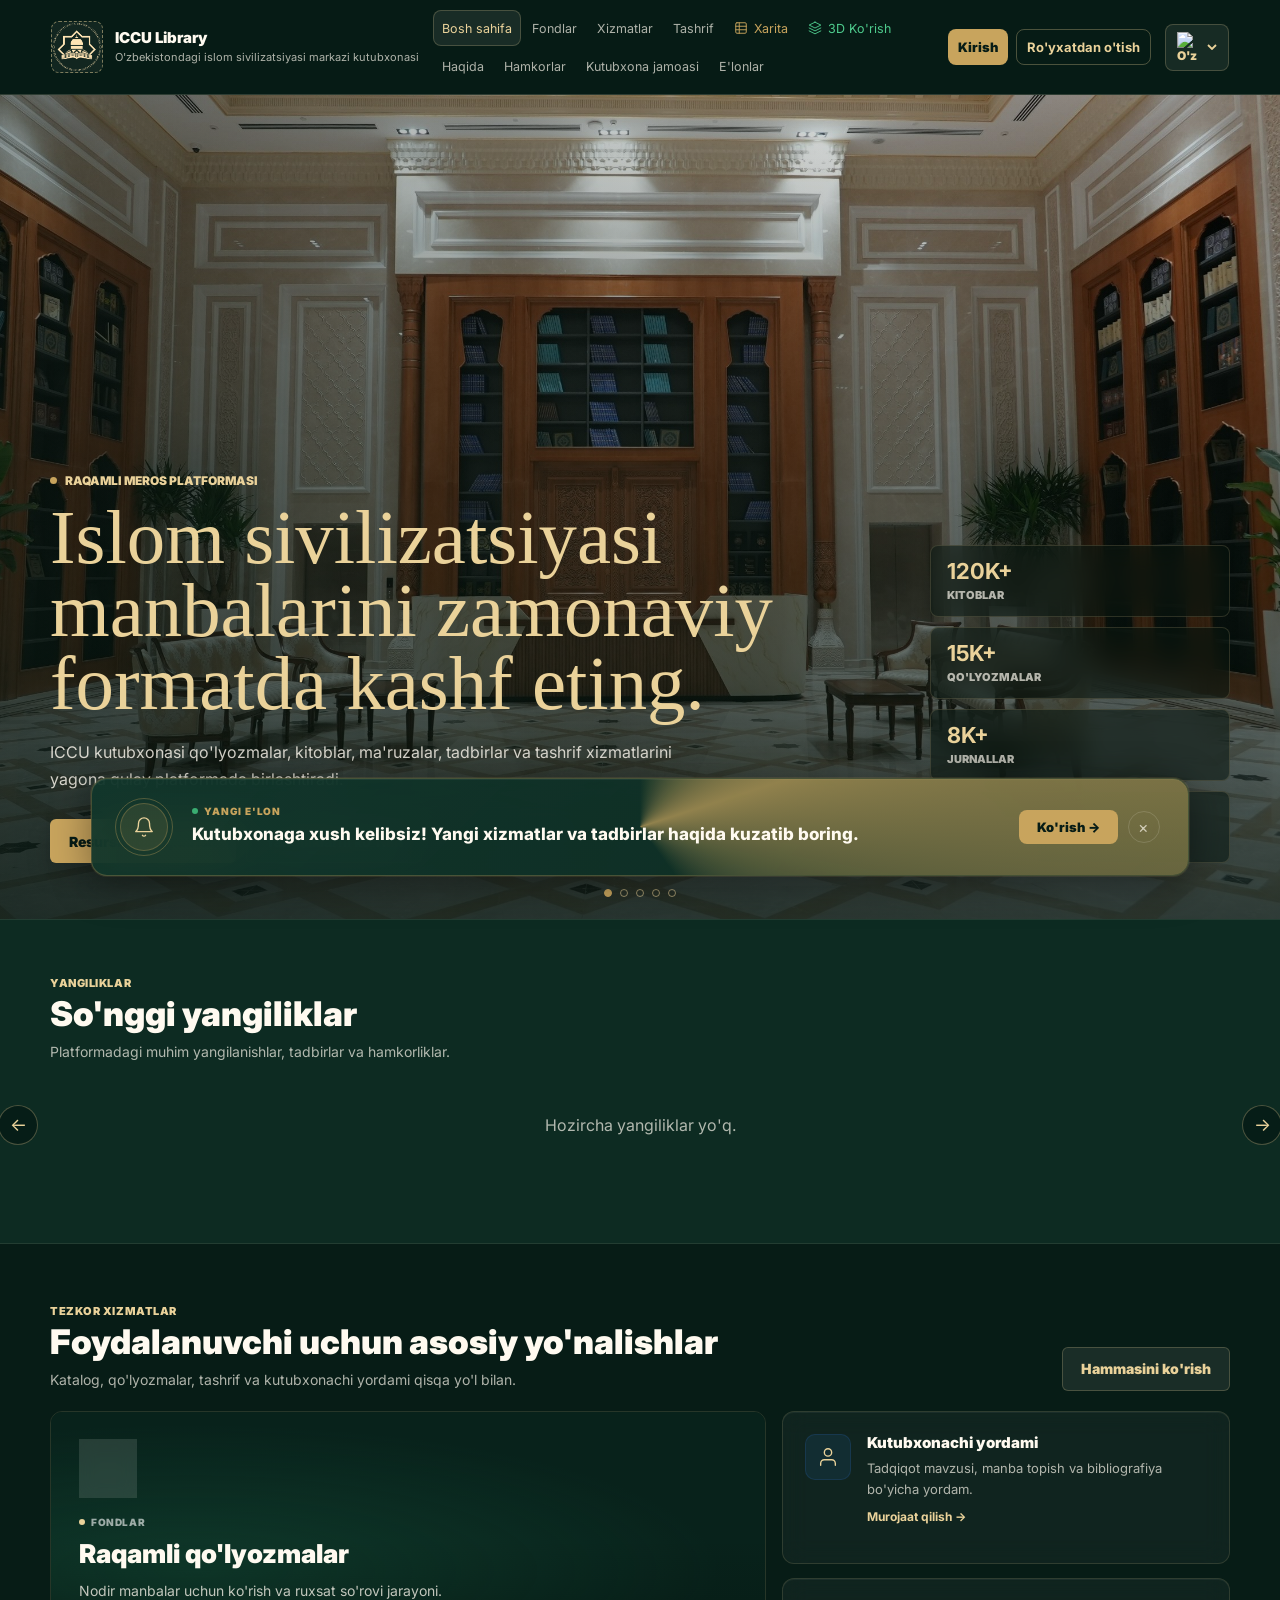
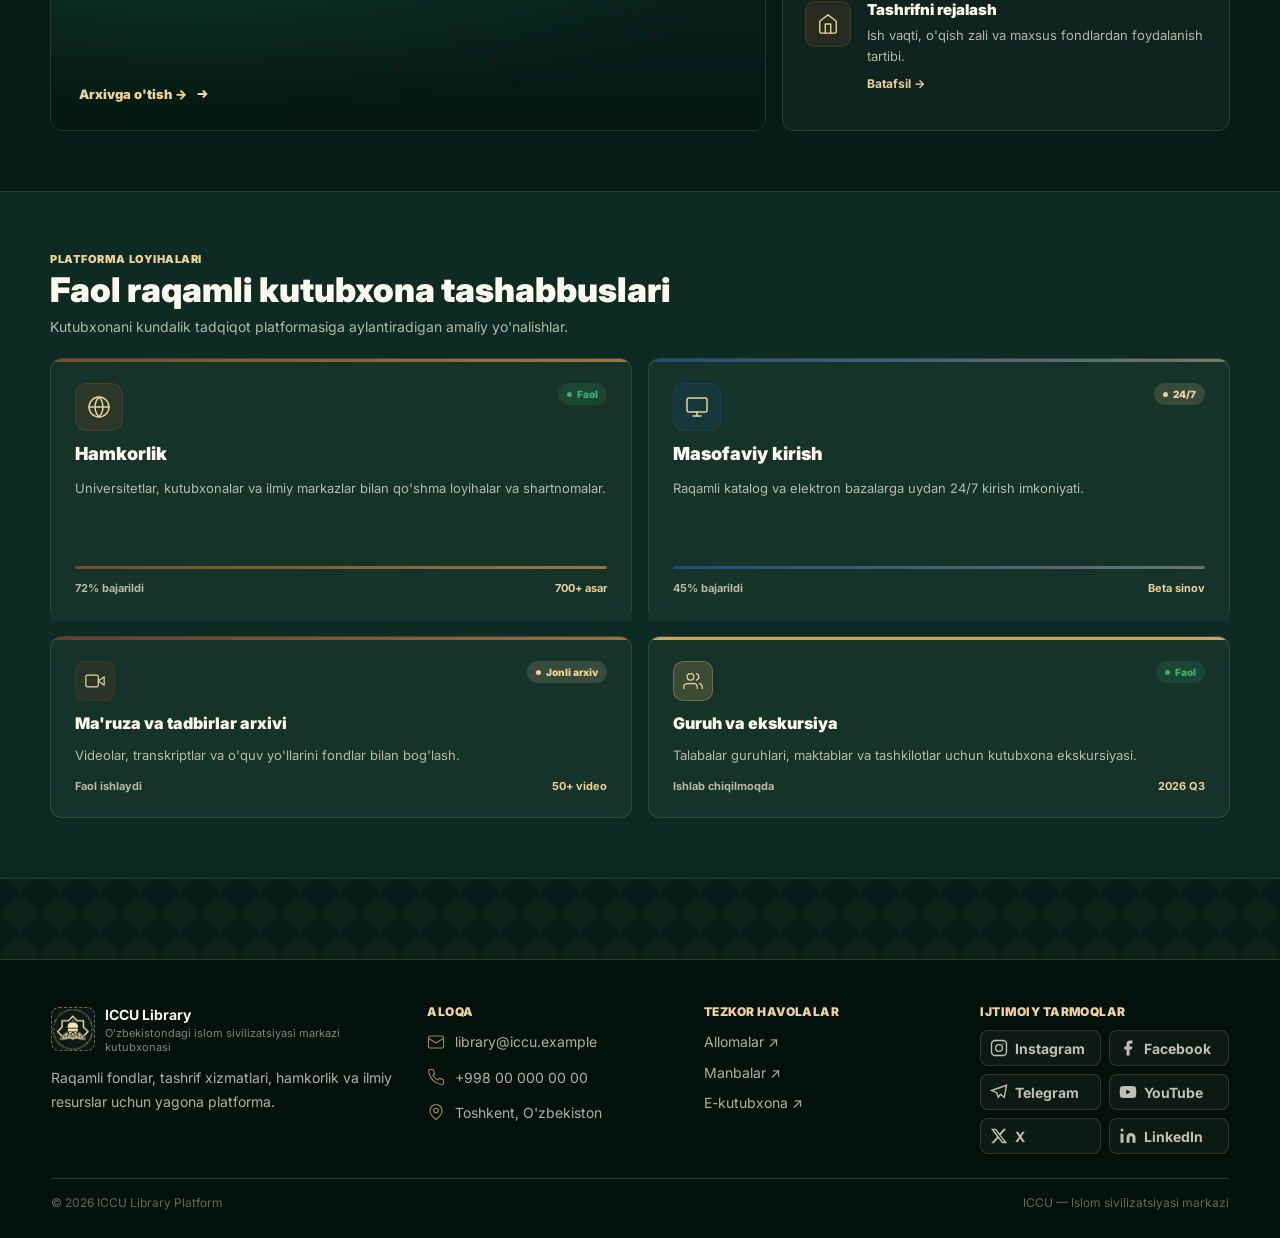
==== commit 07e1fe92: "feat: add 3D virtual tour navigation link to header with associated styling" ====
--- a/index.html
+++ b/index.html
@@ -42,6 +42,10 @@
       <button class="nav-link nav-link--map" type="button" onclick="showPage('visit'); setTimeout(openFloorPlan,200)" title="Kutubxona ichki xaritasi" data-t-title="floorPlanBtn">
         <svg viewBox="0 0 24 24" fill="none" stroke="currentColor" stroke-width="1.6" stroke-linecap="round" stroke-linejoin="round" width="14" height="14"><rect x="3" y="3" width="18" height="18" rx="2"/><path d="M3 9h18M3 15h18M9 3v18"/></svg>
         <span data-t="navMap">Xarita</span>
+      </button>
+      <button class="nav-link nav-link--3d" type="button" onclick="showPage('visit'); setTimeout(()=>scrollToSection('visit-3d-tour'),200)" title="Kutubxona 3D Virtual Sayohati" data-t-title="tour3dTitle">
+        <svg viewBox="0 0 24 24" fill="none" stroke="currentColor" stroke-width="1.6" stroke-linecap="round" stroke-linejoin="round" width="14" height="14"><path d="M12 2L2 7l10 5 10-5-10-5z"/><path d="M2 17l10 5 10-5"/><path d="M2 12l10 5 10-5"/></svg>
+        <span data-t="nav3D">3D</span>
       </button>
       <button class="nav-link"        id="nav-about"     type="button" onclick="showPage('about')"     data-t="navAbout">Haqida</button>
       <button class="nav-link"        id="nav-partners"  type="button" onclick="showPage('partners')"  data-t="navPartners">Hamkorlar</button>
@@ -648,7 +652,56 @@
             </svg>
           </button>
         </div>
-        
+
+        <!-- 3D Library View Section -->
+        <div class="visit-3d-section" id="visit-3d-tour">
+          <div class="section-header">
+            <div>
+              <div class="section-kicker" data-t="tour3dKicker">Virtual Tashrif</div>
+              <h2 class="section-title" data-t="tour3dTitle">Kutubxona 3D Virtual Sayohati</h2>
+              <p class="section-subtitle" data-t="tour3dSubtitle">Kutubxona binolari va zallarini 3D model orqali masofadan o'rganing. Zallarni ko'rish uchun belgilarni bosing.</p>
+            </div>
+          </div>
+          
+          <div class="td-viewport-container">
+            <div id="td-viewport" class="td-viewport">
+              <!-- Three.js Canvas will be appended here -->
+            </div>
+            
+            <!-- 3D UI Overlays -->
+            <div class="td-controls">
+              <button class="td-btn" onclick="toggle3DAutoRotate()" id="td-autorotate-btn" title="Avtomatik aylantirish" data-t-title="tdAutoRotate">
+                <svg viewBox="0 0 24 24" fill="none" stroke="currentColor" stroke-width="2" width="16" height="16">
+                  <path d="M21.5 2v6h-6M21.34 15.57a10 10 0 1 1-.57-8.38l5.67-5.67"/>
+                </svg>
+              </button>
+              <button class="td-btn" onclick="reset3DCamera()" title="Kamerani qaytarish" data-t-title="tdReset">
+                <svg viewBox="0 0 24 24" fill="none" stroke="currentColor" stroke-width="2" width="16" height="16">
+                  <path d="M15 3h6v6M9 21H3v-6M21 3l-7 7M3 21l7-7"/>
+                </svg>
+              </button>
+              <button class="td-btn" onclick="toggle3DFullscreen()" title="To'liq ekran" data-t-title="tdFullscreen">
+                <svg viewBox="0 0 24 24" fill="none" stroke="currentColor" stroke-width="2" width="16" height="16">
+                  <path d="M8 3H5a2 2 0 0 0-2 2v3m18 0V5a2 2 0 0 0-2-2h-3m0 18h3a2 2 0 0 0 2-2v-3M3 16v3a2 2 0 0 0 2 2h3"/>
+                </svg>
+              </button>
+            </div>
+
+            <!-- Glassmorphic Details Card -->
+            <div class="td-details-card" id="td-details-card">
+              <button class="td-details-close" onclick="close3DDetails()">×</button>
+              <span class="td-details-tag" id="td-details-tag"></span>
+              <h3 class="td-details-title" id="td-details-title"></h3>
+              <p class="td-details-text" id="td-details-text"></p>
+            </div>
+
+            <!-- Hint overlay -->
+            <div class="td-hint">
+              <span data-t="tdHint">Sichqoncha bilan aylantirish · Zoom · Belgilarni bosing</span>
+            </div>
+          </div>
+        </div>
+
         <!-- Floor Plan Modal -->
         <div class="fp-modal" id="fp-modal" onclick="closeFPifOutside(event)">
           <div class="fp-modal-box">
@@ -1148,6 +1201,8 @@
     </div>
   </footer>
 
+  <script src="https://cdnjs.cloudflare.com/ajax/libs/three.js/r128/three.min.js"></script>
+  <script src="https://cdn.jsdelivr.net/npm/three@0.128.0/examples/js/controls/OrbitControls.js"></script>
   <script src="main.js"></script>
 </body>
 </html>
--- a/style.css
+++ b/style.css
@@ -119,6 +119,16 @@
 .nav-link--map:hover {
   border-color: rgba(200,164,93,0.3) !important;
   background: rgba(200,164,93,0.08) !important;
+}
+
+/* 3D Tour nav link gets a subtle teal/emerald tint */
+.nav-link--3d {
+  color: #4ecb8d !important;
+  font-size: 12.5px !important;
+}
+.nav-link--3d:hover {
+  border-color: rgba(78,203,141,0.3) !important;
+  background: rgba(78,203,141,0.08) !important;
 }
 
 .nav-actions {
@@ -2250,4 +2260,192 @@
   outline: none;
   border-color: rgba(234, 210, 154, 0.45);
   background: rgba(255, 250, 240, 0.08);
+}
+
+/* ── 3D LIBRARY TOUR SECTION ── */
+.visit-3d-section {
+  margin-top: 40px;
+  padding: 44px 0 0;
+  border-top: 1.5px dashed rgba(234, 210, 154, 0.16);
+}
+
+.td-viewport-container {
+  position: relative;
+  width: 100%;
+  height: 540px;
+  border-radius: var(--radius);
+  border: 1px solid rgba(234, 210, 154, 0.18);
+  background: radial-gradient(circle at center, #0a3024 0%, #071c16 100%);
+  overflow: hidden;
+  box-shadow: var(--shadow);
+  margin-top: 20px;
+}
+
+.td-viewport {
+  width: 100%;
+  height: 100%;
+}
+
+.td-viewport canvas {
+  display: block;
+  width: 100% !important;
+  height: 100% !important;
+  outline: none;
+}
+
+/* Controls */
+.td-controls {
+  position: absolute;
+  top: 16px;
+  right: 16px;
+  display: flex;
+  flex-direction: column;
+  gap: 8px;
+  z-index: 10;
+}
+
+.td-btn {
+  display: flex;
+  align-items: center;
+  justify-content: center;
+  width: 40px;
+  height: 40px;
+  border-radius: var(--radius);
+  border: 1px solid rgba(234, 210, 154, 0.16);
+  background: rgba(7, 28, 22, 0.72);
+  backdrop-filter: blur(10px);
+  -webkit-backdrop-filter: blur(10px);
+  color: var(--gold-2);
+  transition: transform 150ms ease, background 150ms ease, border-color 150ms ease, color 150ms ease;
+  padding: 0;
+}
+
+.td-btn:hover {
+  transform: scale(1.05);
+  background: rgba(200, 164, 93, 0.18);
+  border-color: var(--gold);
+  color: var(--white);
+}
+
+.td-btn.active {
+  background: var(--gold);
+  color: #071c16;
+  border-color: var(--gold);
+}
+
+/* Glassmorphic Details Card */
+.td-details-card {
+  position: absolute;
+  bottom: 24px;
+  left: 24px;
+  width: min(360px, calc(100% - 48px));
+  border-radius: var(--radius);
+  border: 1px solid rgba(234, 210, 154, 0.22);
+  background: rgba(7, 28, 22, 0.82);
+  backdrop-filter: blur(20px);
+  -webkit-backdrop-filter: blur(20px);
+  padding: 20px;
+  box-shadow: 0 16px 44px rgba(0, 0, 0, 0.45);
+  z-index: 10;
+  opacity: 0;
+  pointer-events: none;
+  transform: translateY(12px);
+  transition: opacity 300ms cubic-bezier(0.16, 1, 0.3, 1),
+              transform 300ms cubic-bezier(0.16, 1, 0.3, 1);
+}
+
+.td-details-card.open {
+  opacity: 1;
+  pointer-events: all;
+  transform: translateY(0);
+}
+
+.td-details-close {
+  position: absolute;
+  top: 12px;
+  right: 12px;
+  width: 24px;
+  height: 24px;
+  border: none;
+  background: transparent;
+  color: var(--muted);
+  font-size: 20px;
+  font-weight: 300;
+  display: flex;
+  align-items: center;
+  justify-content: center;
+  padding: 0;
+  cursor: pointer;
+}
+.td-details-close:hover {
+  color: var(--white);
+}
+
+.td-details-tag {
+  display: inline-flex;
+  align-items: center;
+  min-height: 20px;
+  border-radius: 999px;
+  background: rgba(200, 164, 93, 0.15);
+  color: var(--gold-2);
+  padding: 0 8px;
+  font-size: 10px;
+  font-weight: 900;
+  text-transform: uppercase;
+  margin-bottom: 8px;
+}
+
+.td-details-title {
+  font-size: 16px;
+  font-weight: 900;
+  color: var(--white);
+  line-height: 1.3;
+}
+
+.td-details-text {
+  margin-top: 8px;
+  color: var(--muted);
+  font-size: 13px;
+  line-height: 1.6;
+}
+
+/* Hint overlay */
+.td-hint {
+  position: absolute;
+  bottom: 16px;
+  right: 16px;
+  pointer-events: none;
+  color: var(--muted);
+  font-size: 11px;
+  font-weight: 700;
+  text-shadow: 0 2px 4px rgba(0,0,0,0.5);
+  z-index: 5;
+}
+
+/* Fullscreen support */
+.td-viewport-container.fullscreen {
+  position: fixed;
+  inset: 0;
+  width: 100vw;
+  height: 100vh;
+  z-index: 9999;
+  border: none;
+  border-radius: 0;
+  margin-top: 0;
+}
+
+/* Responsive adjustment */
+@media (max-width: 768px) {
+  .td-viewport-container {
+    height: 400px;
+  }
+  .td-details-card {
+    left: 12px;
+    bottom: 12px;
+    width: calc(100% - 24px);
+    padding: 16px;
+  }
+  .td-hint {
+    display: none;
+  }
 }
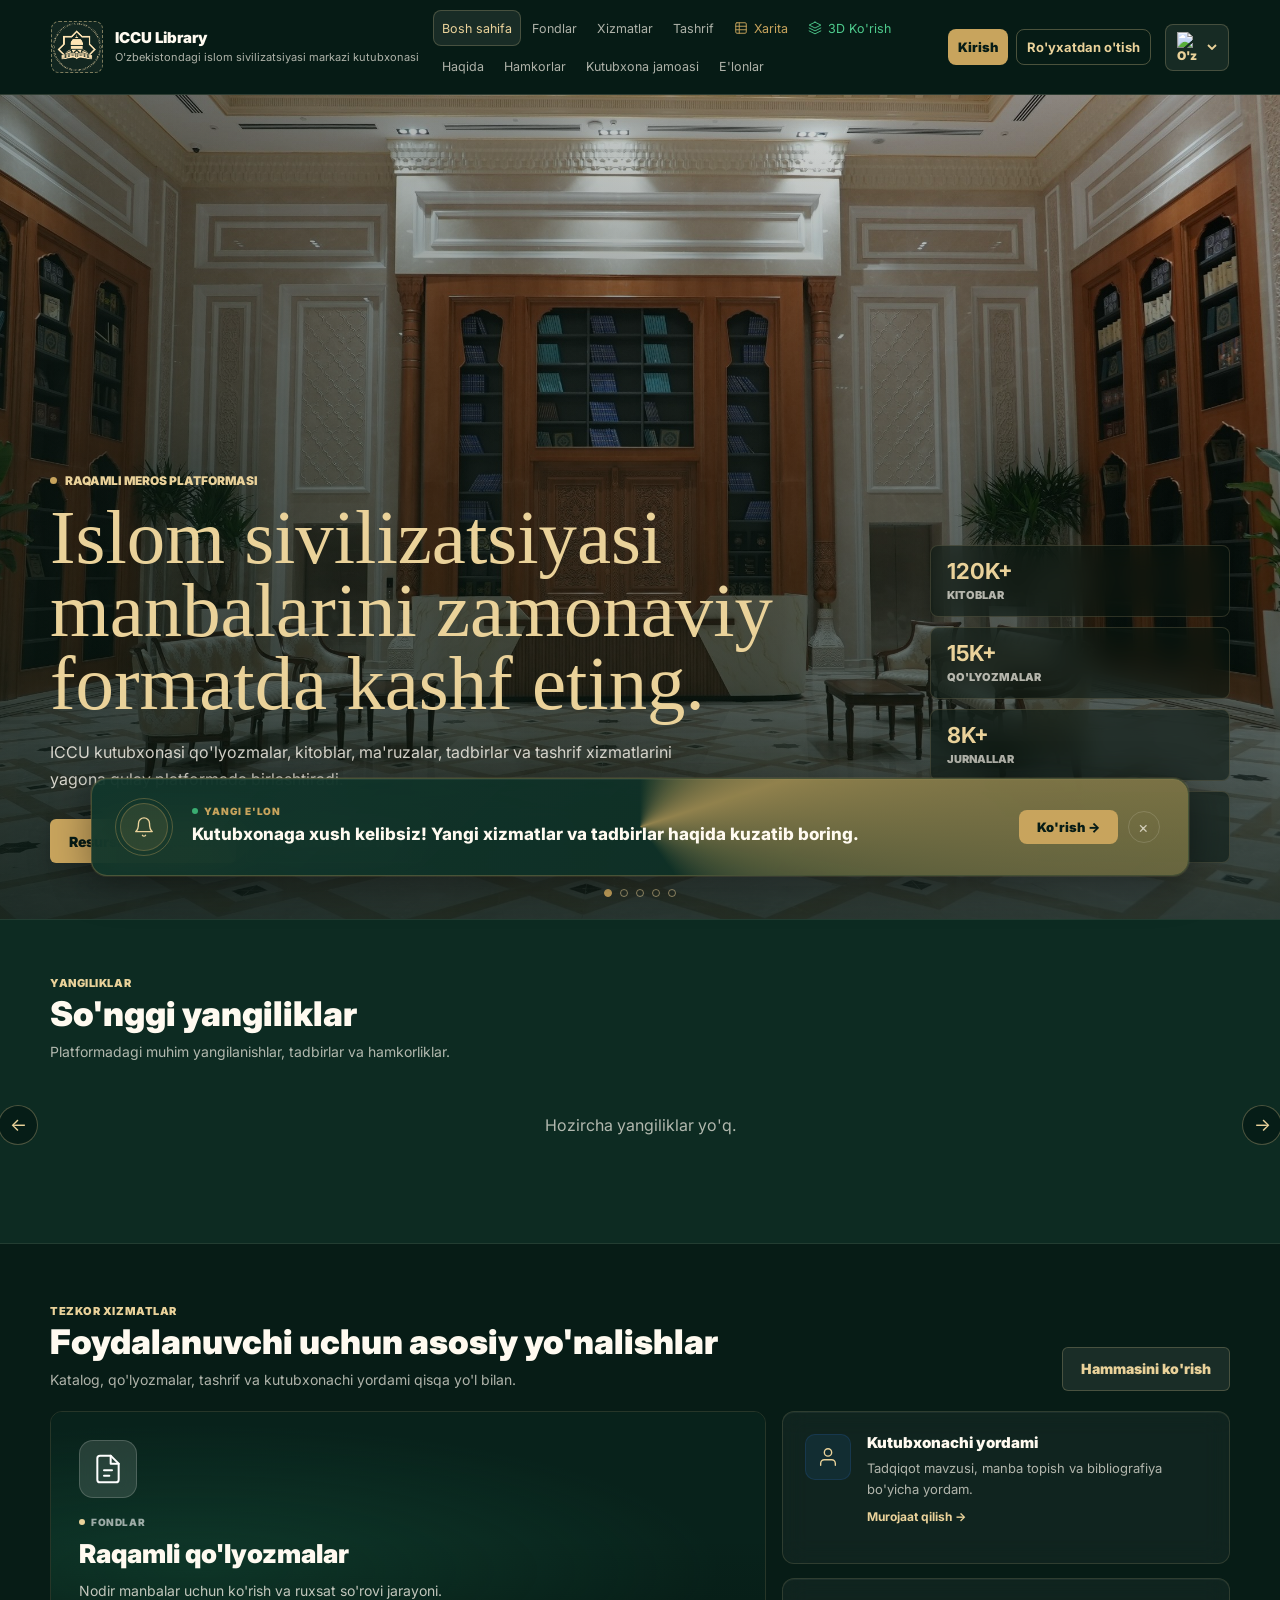
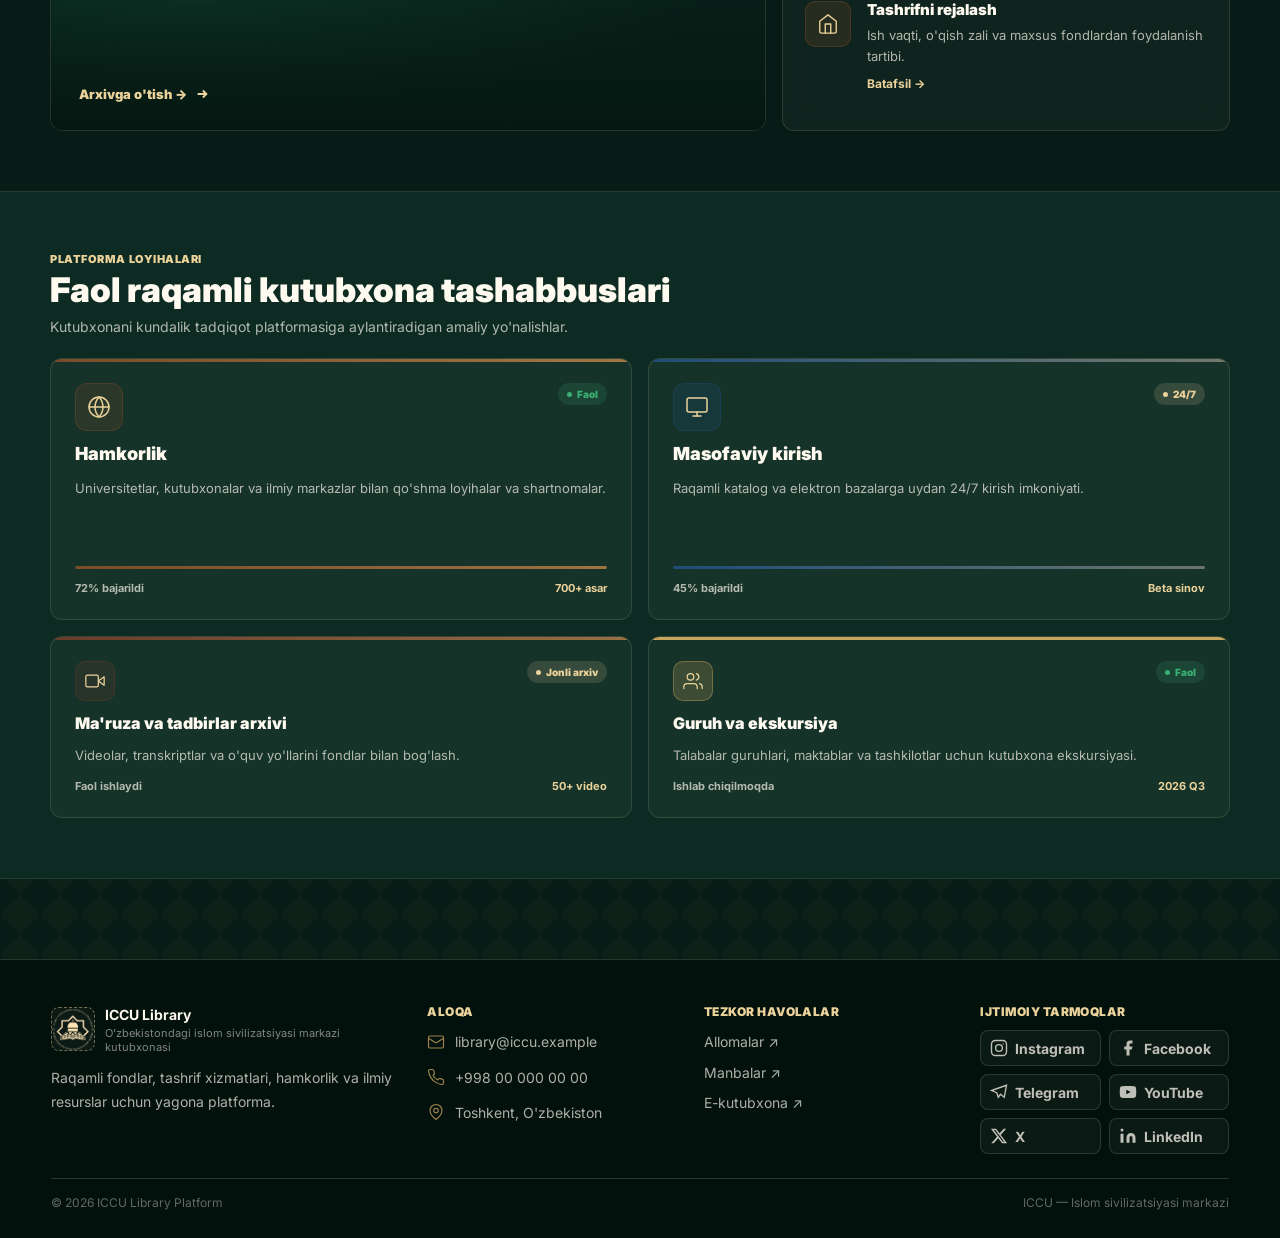
==== commit e9208268: "feat: update floor plan title text in index and main modules" ====
--- a/index.html
+++ b/index.html
@@ -709,7 +709,7 @@
             <header class="fp-header">
               <div>
                 <div class="fp-kicker" data-t="floorPlanKicker">Kutubxona xaritasi</div>
-                <h3 class="fp-title" data-t="floorPlanTitle">Ichki tuzilma xaritasi</h3>
+                <h3 class="fp-title" data-t="floorPlanTitle">Kutubxona o'quv zali xaritasi</h3>
               </div>
               <div class="fp-header-actions">
                 <button class="fp-ctrl" onclick="fpZoom(0.2)" title="Kattalashtirish" data-t-title="zoomIn">
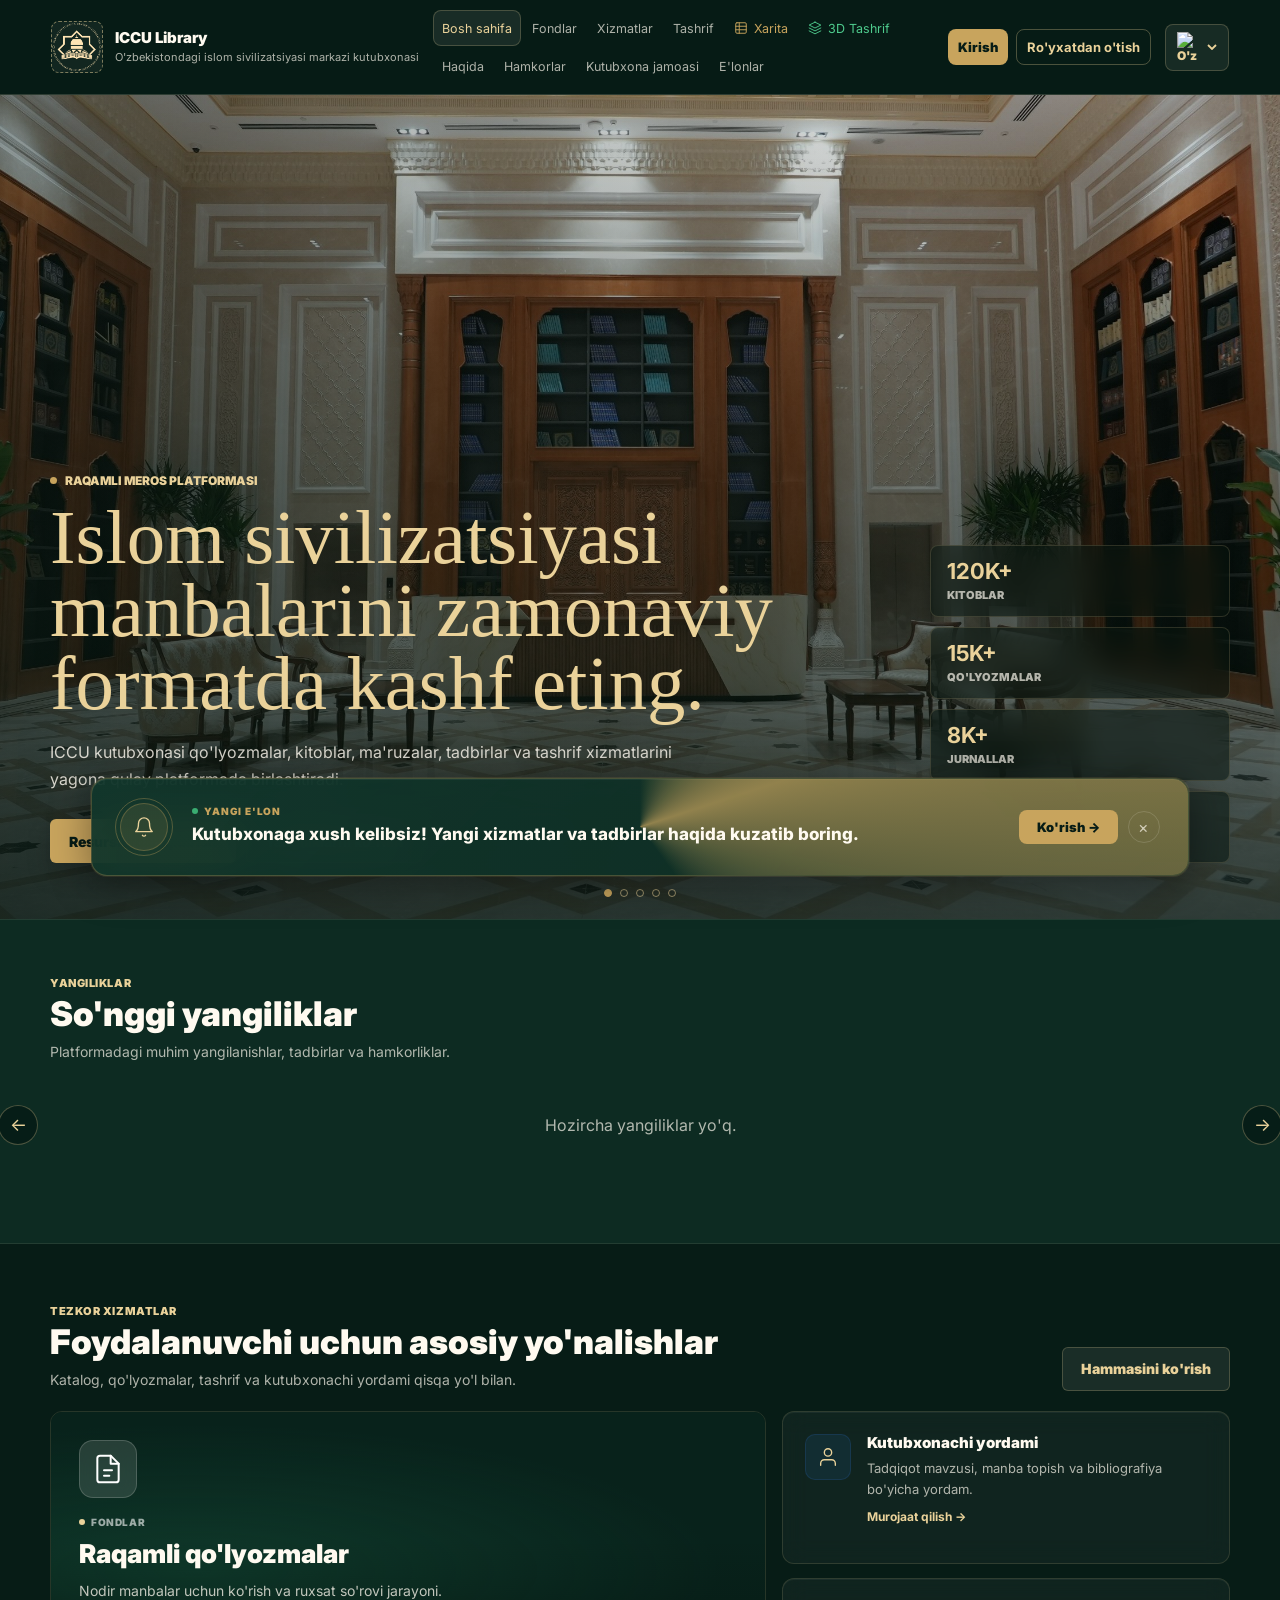
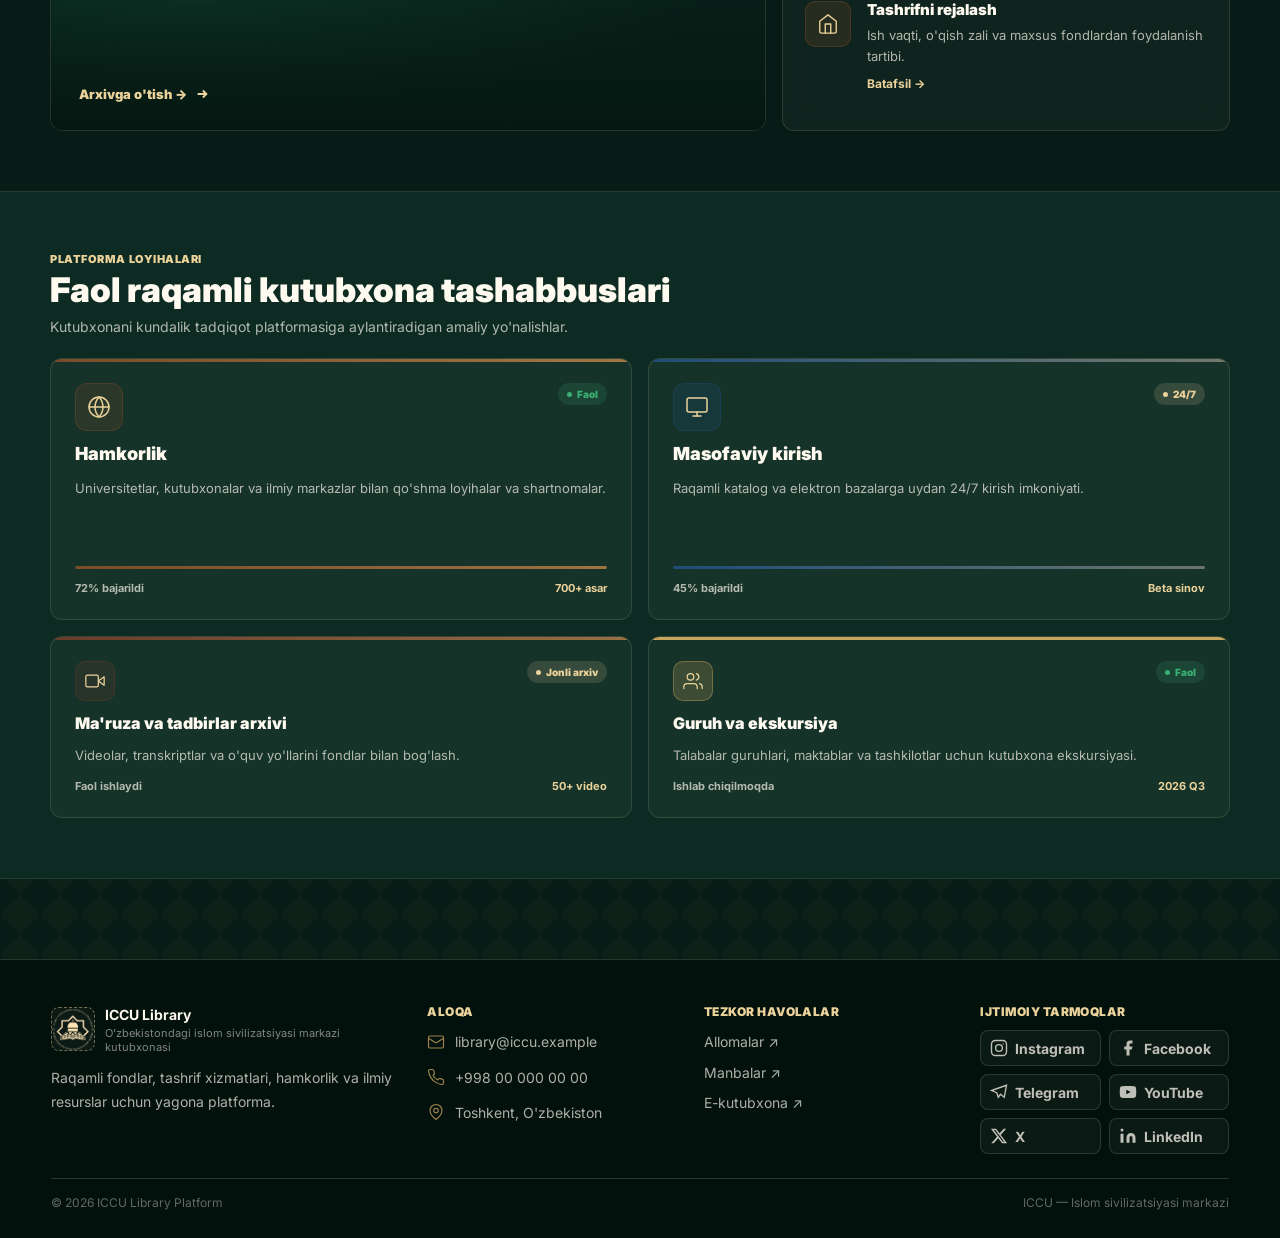
==== commit 7cb38d07: "feat: add Arabic language support and implement RTL layout styles" ====
--- a/index.html
+++ b/index.html
@@ -83,6 +83,9 @@
       </button>
       <button class="lang-option" type="button" onclick="setLang('tr')">
         <img src="https://flagcdn.com/w20/tr.png" alt="" width="20" style="margin-right:8px; vertical-align:middle;"> Türkçe
+      </button>
+      <button class="lang-option" type="button" onclick="setLang('ar')">
+        <img src="https://flagcdn.com/w20/sa.png" alt="" width="20" style="margin-right:8px; vertical-align:middle;"> العربية
       </button>
     </div>
   </div>
--- a/style.css
+++ b/style.css
@@ -2448,4 +2448,60 @@
   .td-hint {
     display: none;
   }
+}
+
+/* ══════════════ RTL (Arabic) Support ══════════════ */
+html[dir="rtl"] {
+  direction: rtl;
+}
+html[dir="rtl"] .carousel-arrow--prev {
+  left: auto;
+  right: -52px;
+}
+html[dir="rtl"] .carousel-arrow--next {
+  right: auto;
+  left: -52px;
+}
+html[dir="rtl"] .carousel-arrow svg {
+  transform: scaleX(-1);
+}
+html[dir="rtl"] .lang-trigger svg {
+  margin-left: 0 !important;
+  margin-right: 4px !important;
+}
+html[dir="rtl"] .lang-option img {
+  margin-right: 0 !important;
+  margin-left: 8px !important;
+}
+html[dir="rtl"] .td-details-card {
+  left: auto;
+  right: 24px;
+}
+html[dir="rtl"] .td-details-close {
+  right: auto;
+  left: 12px;
+}
+html[dir="rtl"] .td-hint {
+  right: auto;
+  left: 16px;
+}
+@media (max-width: 980px) {
+  html[dir="rtl"] .carousel-arrow--prev {
+    left: auto;
+    right: -44px;
+  }
+  html[dir="rtl"] .carousel-arrow--next {
+    right: auto;
+    left: -44px;
+  }
+}
+@media (max-width: 640px) {
+  html[dir="rtl"] .carousel-arrow--prev {
+    left: auto;
+    right: -38px;
+  }
+  html[dir="rtl"] .carousel-arrow--next {
+    right: auto;
+    left: -38px;
+  }
 }
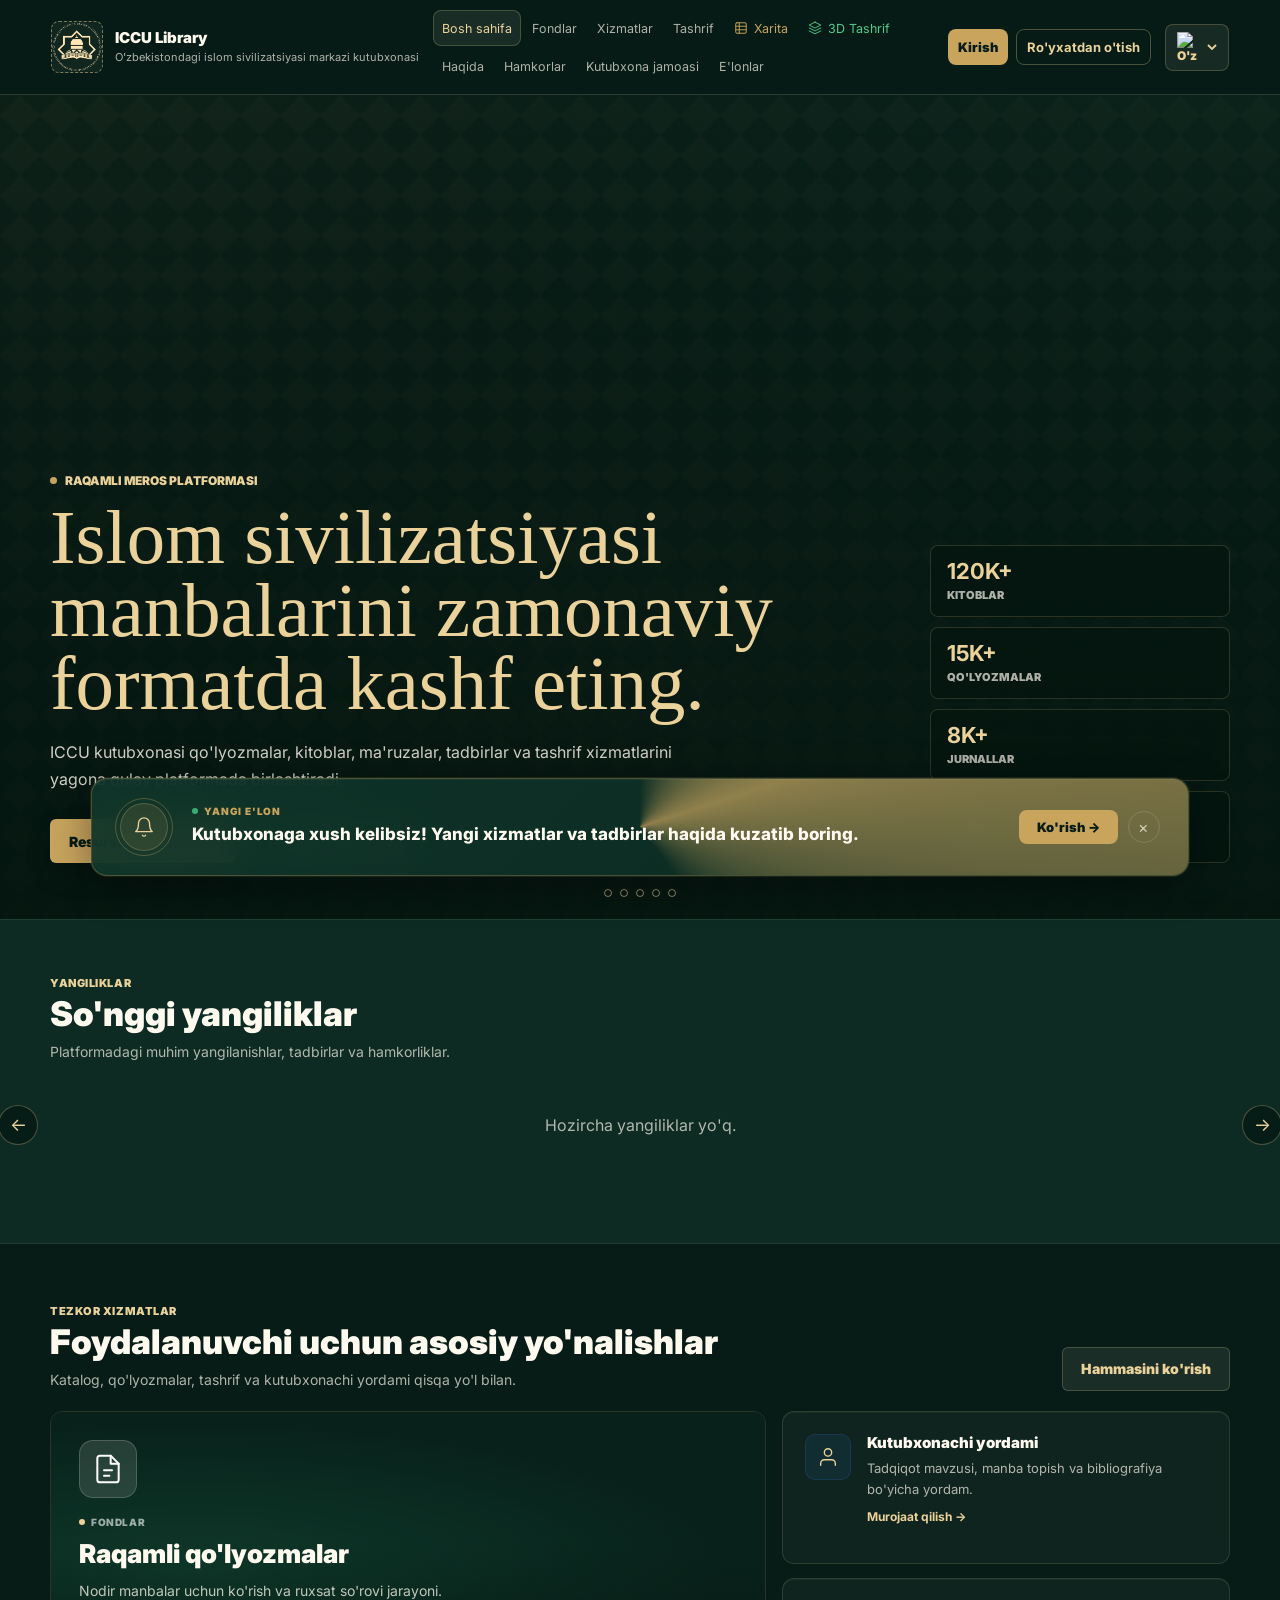
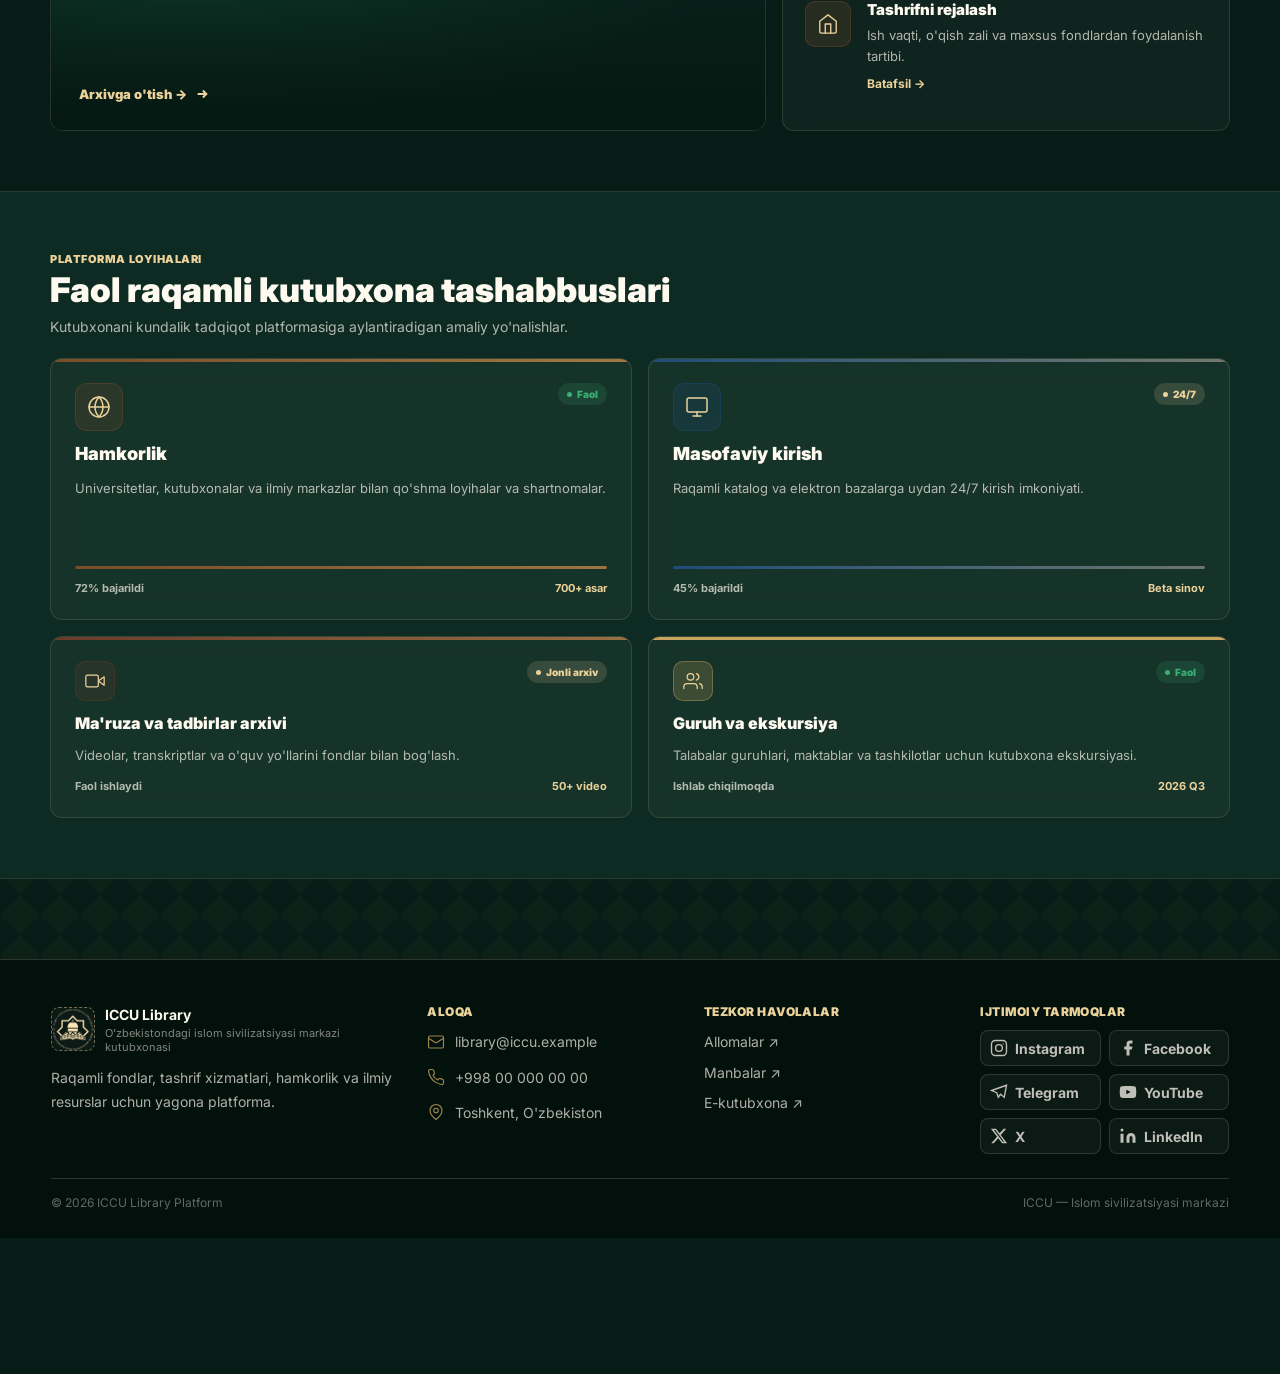
==== commit fd348c62: "feat: implement periodicals section with dynamic grid and associated press assets" ====
--- a/index.html
+++ b/index.html
@@ -509,6 +509,19 @@
             <span class="svc-link" data-t="d5Link">E-library ↗</span>
           </article>
         </div>
+
+        <!-- Vaqtli matbuot (Gazetalar va Jurnallar) -->
+        <div class="periodicals-wrap">
+          <header class="section-header-mini">
+            <span class="svc-tag" data-t="periodicalsTag">Vaqtli matbuot</span>
+            <h3 class="section-title-mini" data-t="periodicalsTitle">Gazeta va jurnallar</h3>
+            <p class="section-subtitle-mini" data-t="periodicalsSubtitle">Kutubxonamiz fondidagi davriy nashrlar va gazeta-jurnallar ro'yxati.</p>
+          </header>
+          
+          <div class="periodicals-grid" id="periodicals-grid">
+            <!-- Populated via Javascript -->
+          </div>
+        </div>
       
       </div>
     </section>
--- a/style.css
+++ b/style.css
@@ -2450,6 +2450,186 @@
   }
 }
 
+/* Vaqtli matbuot (Periodicals) Grid & Cards */
+.periodicals-wrap {
+  margin-top: 54px;
+  padding-top: 40px;
+  border-top: 1px solid rgba(234, 210, 154, 0.1);
+}
+.section-header-mini {
+  margin-bottom: 28px;
+}
+.section-header-mini .svc-tag {
+  display: inline-block;
+  margin-bottom: 8px;
+}
+.section-title-mini {
+  font-size: 20px;
+  font-weight: 900;
+  color: var(--white);
+  margin-bottom: 6px;
+}
+.section-subtitle-mini {
+  font-size: 13px;
+  color: var(--muted);
+  max-width: 600px;
+}
+.periodicals-grid {
+  display: grid;
+  grid-template-columns: repeat(auto-fill, minmax(260px, 1fr));
+  gap: 16px;
+}
+.periodical-card {
+  position: relative;
+  overflow: hidden;
+  border: 1px solid rgba(234, 210, 154, 0.12);
+  border-radius: var(--radius);
+  background: rgba(255, 250, 240, 0.03);
+  padding: 12px;
+  display: flex;
+  flex-direction: column;
+  gap: 12px;
+  backdrop-filter: blur(12px);
+  -webkit-backdrop-filter: blur(12px);
+  box-shadow: inset 0 1px 0 rgba(255, 250, 240, 0.04);
+  transition: transform 300ms cubic-bezier(0.16, 1, 0.3, 1),
+              border-color 300ms cubic-bezier(0.16, 1, 0.3, 1),
+              background 300ms cubic-bezier(0.16, 1, 0.3, 1),
+              box-shadow 300ms cubic-bezier(0.16, 1, 0.3, 1);
+  cursor: pointer;
+}
+.periodical-card:hover {
+  transform: translateY(-3px);
+  border-color: rgba(234, 210, 154, 0.35);
+  background: rgba(255, 250, 240, 0.08);
+  box-shadow: 
+    0 12px 30px rgba(200, 164, 93, 0.06),
+    inset 0 1px 0 rgba(255, 250, 240, 0.08);
+}
+.periodical-cover {
+  width: 100%;
+  height: 220px;
+  border-radius: calc(var(--radius) - 4px);
+  background: linear-gradient(135deg, rgba(234, 210, 154, 0.08) 0%, rgba(234, 210, 154, 0.02) 100%);
+  background-size: cover;
+  background-position: center;
+  position: relative;
+  border: 1px solid rgba(255, 250, 240, 0.05);
+  padding: 12px;
+  box-sizing: border-box;
+}
+.periodical-card-top {
+  display: flex;
+  justify-content: space-between;
+  align-items: center;
+}
+.periodical-badge {
+  font-size: 10px;
+  font-weight: 900;
+  text-transform: uppercase;
+  letter-spacing: 0.05em;
+  padding: 4px 10px;
+  border-radius: 6px;
+  box-shadow: inset 0 1px 0 rgba(255, 255, 255, 0.05);
+}
+.periodical-badge--journal {
+  background: rgba(30, 77, 122, 0.2);
+  color: #7ab3ef;
+  border: 1px solid rgba(122, 179, 239, 0.3);
+}
+.periodical-badge--newspaper {
+  background: rgba(45, 90, 61, 0.2);
+  color: #8ed6a9;
+  border: 1px solid rgba(142, 214, 169, 0.3);
+}
+.periodical-icon-wrap {
+  width: 32px;
+  height: 32px;
+  border-radius: 8px;
+  background: rgba(255, 250, 240, 0.05);
+  border: 1px solid rgba(255, 250, 240, 0.1);
+  display: grid;
+  place-items: center;
+  color: var(--gold-2);
+}
+.periodical-card:hover .periodical-icon-wrap {
+  color: var(--white);
+  border-color: rgba(234, 210, 154, 0.25);
+  background: rgba(234, 210, 154, 0.1);
+}
+.periodical-title {
+  font-size: 15px;
+  font-weight: 800;
+  color: var(--white);
+  line-height: 1.4;
+  margin: 0;
+  flex: 1;
+}
+.periodical-freq {
+  font-size: 12px;
+  color: var(--gold-2);
+  font-weight: 600;
+}
+/* Overlay details on hover */
+.periodical-overlay {
+  position: absolute;
+  inset: 0;
+  background: rgba(7, 28, 22, 0.96);
+  border: 1px solid rgba(234, 210, 154, 0.35);
+  padding: 20px;
+  display: flex;
+  flex-direction: column;
+  justify-content: center;
+  opacity: 0;
+  pointer-events: none;
+  transition: opacity 250ms cubic-bezier(0.16, 1, 0.3, 1);
+  z-index: 5;
+  border-radius: inherit;
+  backdrop-filter: blur(16px);
+  -webkit-backdrop-filter: blur(16px);
+}
+.periodical-card:hover .periodical-overlay {
+  opacity: 1;
+  pointer-events: all;
+}
+.periodical-overlay-content {
+  display: flex;
+  flex-direction: column;
+  gap: 8px;
+  text-align: left;
+}
+.periodical-overlay-content .overlay-badge {
+  align-self: flex-start;
+}
+.overlay-badge {
+  font-size: 9px;
+  font-weight: 900;
+  text-transform: uppercase;
+  letter-spacing: 0.05em;
+  padding: 2px 8px;
+  border-radius: 4px;
+}
+.overlay-title {
+  font-size: 14px;
+  font-weight: 800;
+  color: var(--white);
+  margin: 0;
+}
+.periodical-desc {
+  font-size: 12px;
+  color: var(--muted);
+  line-height: 1.6;
+  margin: 0;
+}
+
+/* RTL overrides for Periodicals */
+html[dir="rtl"] .periodical-overlay-content {
+  text-align: right;
+}
+html[dir="rtl"] .periodical-overlay-content .overlay-badge {
+  align-self: flex-end;
+}
+
 /* ══════════════ RTL (Arabic) Support ══════════════ */
 html[dir="rtl"] {
   direction: rtl;
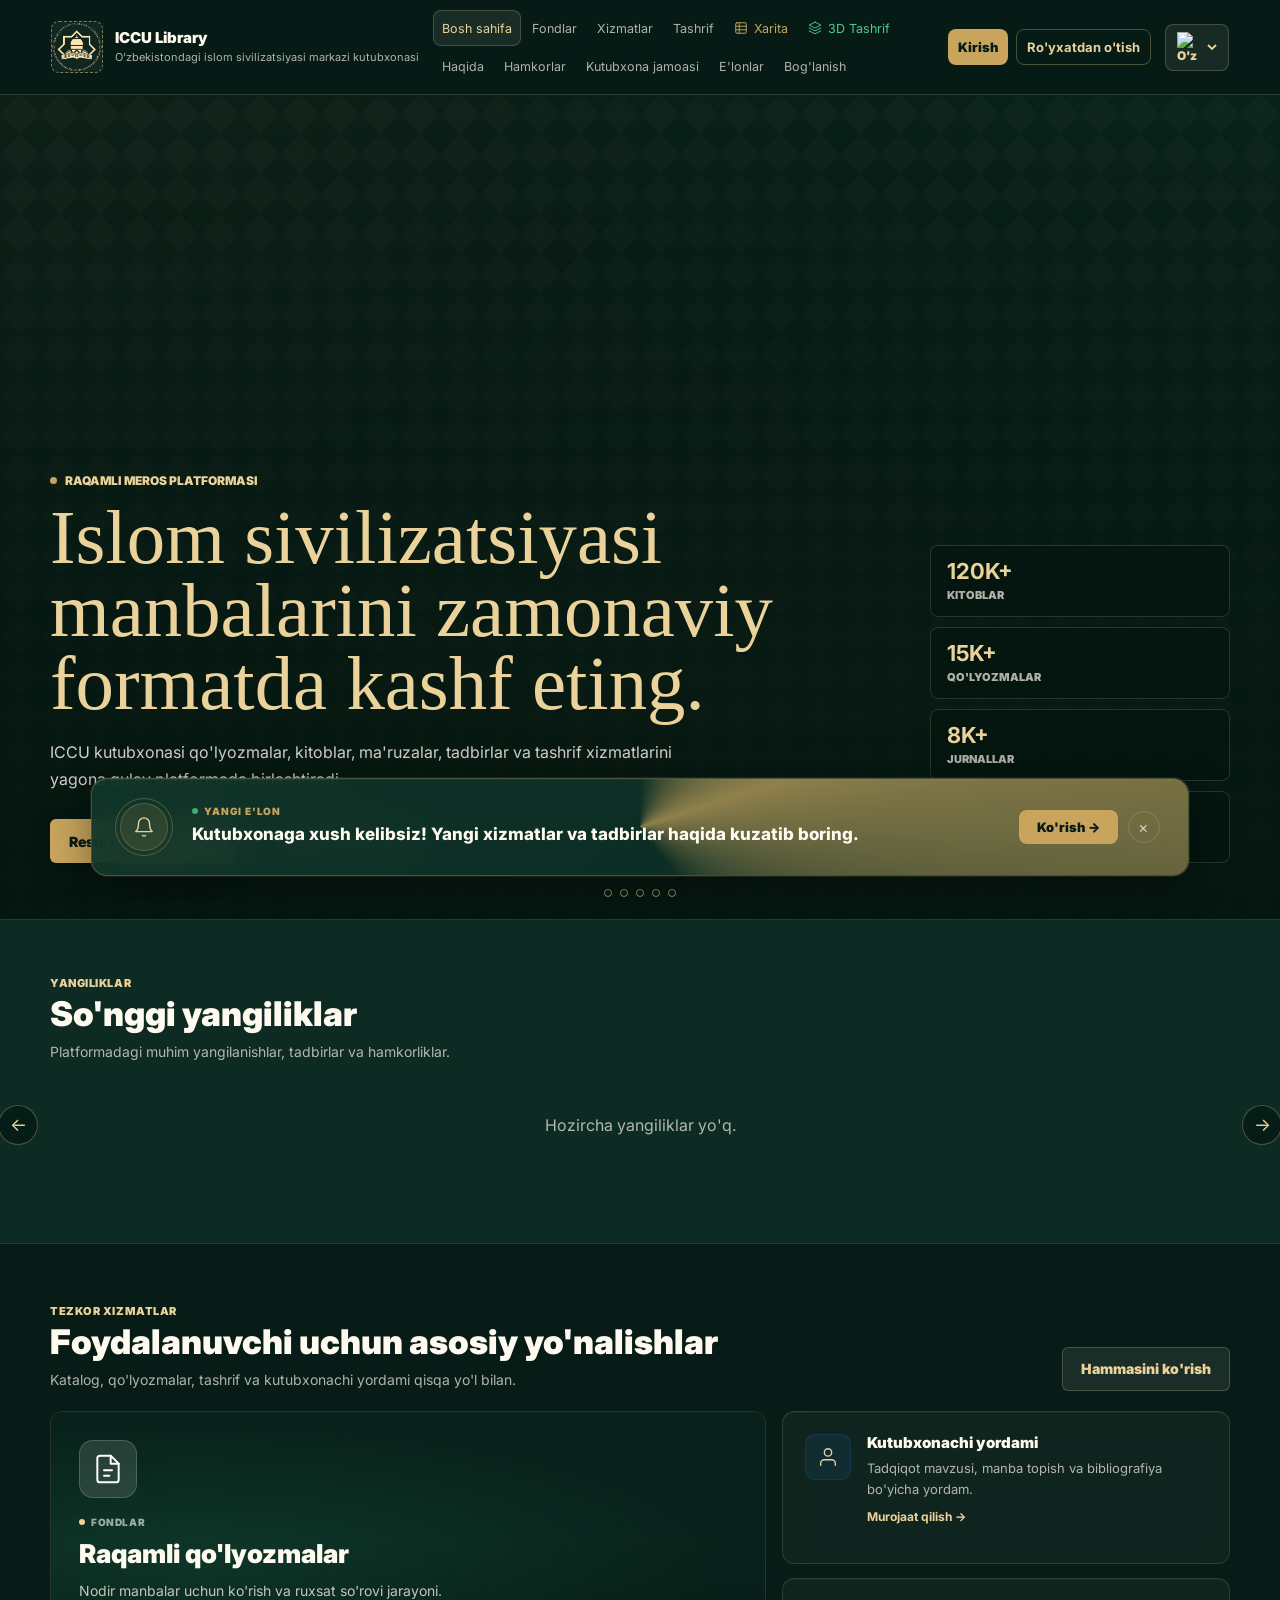
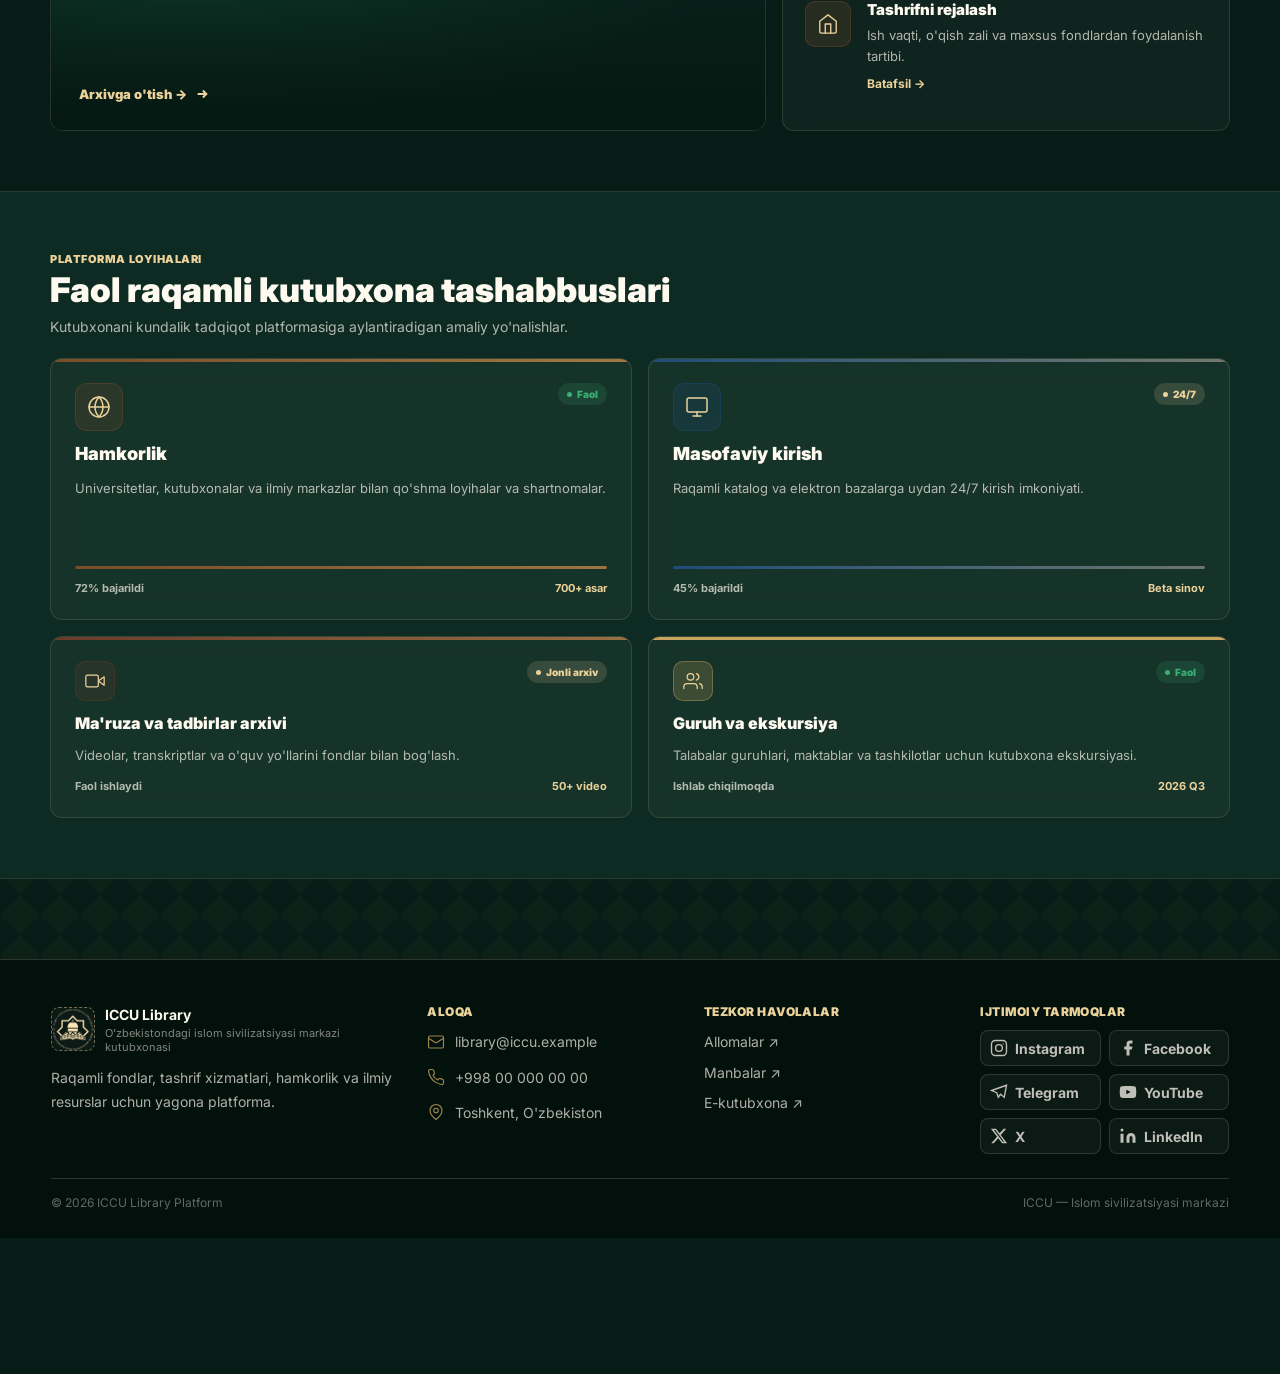
==== commit 909fb79b: "feat: add contact page with form and information details" ====
--- a/index.html
+++ b/index.html
@@ -54,6 +54,7 @@
         <button class="nav-link" id="nav-announcements" type="button" onclick="showPage('announcements')" data-t="navAnnouncements">E'lonlar</button>
         <span class="nav-ann-dot" id="ann-nav-dot" style="display:none"></span>
       </div>
+      <button class="nav-link" id="nav-contact" type="button" onclick="showPage('contact')" data-t="navContact">Bog'lanish</button>
     </div>
 
     <div class="nav-right">
@@ -1105,6 +1106,151 @@
         </div>
       </div>
     </section>
+
+    <!-- ══════════════ CONTACT ══════════════ -->
+    <section class="page" id="page-contact">
+      <div class="container">
+        <header class="page-header">
+          <div>
+            <div class="section-kicker" data-t="contactKicker">Bog'lanish</div>
+            <h2 class="page-title" data-t="contactTitle">Biz bilan bog'laning</h2>
+            <p class="page-subtitle" data-t="contactSubtitle">Savollaringiz, takliflaringiz yoki murojaat uchun quyidagi formani to'ldiring.</p>
+          </div>
+        </header>
+
+        <div class="contact-layout">
+
+          <!-- Left: Info panel -->
+          <div class="contact-info-panel">
+            <div class="contact-info-card">
+              <div class="cinfo-icon">
+                <svg viewBox="0 0 24 24" fill="none" stroke="currentColor" stroke-width="1.5" stroke-linecap="round" stroke-linejoin="round" width="22" height="22">
+                  <rect x="2" y="4" width="20" height="16" rx="2"/>
+                  <path d="m22 7-8.97 5.7a1.94 1.94 0 0 1-2.06 0L2 7"/>
+                </svg>
+              </div>
+              <div>
+                <div class="cinfo-label" data-t="contactInfoEmail">Elektron pochta</div>
+                <div class="cinfo-value">library@iccu.example</div>
+              </div>
+            </div>
+            <div class="contact-info-card">
+              <div class="cinfo-icon">
+                <svg viewBox="0 0 24 24" fill="none" stroke="currentColor" stroke-width="1.5" stroke-linecap="round" stroke-linejoin="round" width="22" height="22">
+                  <path d="M22 16.92v3a2 2 0 0 1-2.18 2 19.79 19.79 0 0 1-8.63-3.07A19.5 19.5 0 0 1 4.11 2h3a2 2 0 0 1 2 1.72 12.84 12.84 0 0 0 .7 2.81 2 2 0 0 1-.45 2.11L8.09 9.91a16 16 0 0 0 6 6l1.27-1.27a2 2 0 0 1 2.11-.45 12.84 12.84 0 0 0 2.81.7A2 2 0 0 1 22 16.92z"/>
+                </svg>
+              </div>
+              <div>
+                <div class="cinfo-label" data-t="contactInfoPhone">Telefon</div>
+                <div class="cinfo-value">+998 00 000 00 00</div>
+              </div>
+            </div>
+            <div class="contact-info-card">
+              <div class="cinfo-icon">
+                <svg viewBox="0 0 24 24" fill="none" stroke="currentColor" stroke-width="1.5" stroke-linecap="round" stroke-linejoin="round" width="22" height="22">
+                  <path d="M22 3L2 10l7 3 2 6 3-4 5 4 3-16z"/>
+                </svg>
+              </div>
+              <div>
+                <div class="cinfo-label" data-t="contactInfoTelegram">Telegram</div>
+                <div class="cinfo-value">@icculibrary</div>
+              </div>
+            </div>
+            <div class="contact-info-card">
+              <div class="cinfo-icon">
+                <svg viewBox="0 0 24 24" fill="none" stroke="currentColor" stroke-width="1.5" stroke-linecap="round" stroke-linejoin="round" width="22" height="22">
+                  <path d="M20 10c0 6-8 12-8 12s-8-6-8-12a8 8 0 0 1 16 0Z"/>
+                  <circle cx="12" cy="10" r="3"/>
+                </svg>
+              </div>
+              <div>
+                <div class="cinfo-label" data-t="contactInfoAddress">Manzil</div>
+                <div class="cinfo-value" data-t="footerAddress">Toshkent, O'zbekiston</div>
+              </div>
+            </div>
+
+            <div class="contact-hours">
+              <div class="cinfo-label" data-t="contactHoursLabel">Ish vaqti</div>
+              <div class="contact-hours-row">
+                <span data-t="contactHoursDays">Dushanba – Shanba</span>
+                <span class="contact-hours-time">09:00 – 18:00</span>
+              </div>
+            </div>
+          </div>
+
+          <!-- Right: Form -->
+          <div class="contact-form-wrap">
+            <form id="contact-form" class="contact-form" onsubmit="handleContactSubmit(event)">
+
+              <div class="contact-form-row">
+                <div class="contact-field">
+                  <label class="contact-label" for="cf-name" data-t="contactFormName">To'liq ism *</label>
+                  <input class="contact-input" id="cf-name" type="text" required
+                    data-t-placeholder="contactFormNamePh"  placeholder="Ismi Familiyasi" autocomplete="name">
+                </div>
+              </div>
+
+              <div class="contact-form-row contact-form-row--2">
+                <div class="contact-field">
+                  <label class="contact-label" for="cf-phone" data-t="contactFormPhone">Telefon raqam</label>
+                  <input class="contact-input" id="cf-phone" type="tel"
+                    data-t-placeholder="contactFormPhonePh" placeholder="+998 90 000 00 00" autocomplete="tel">
+                </div>
+                <div class="contact-field">
+                  <label class="contact-label" for="cf-telegram" data-t="contactFormTelegram">Telegram</label>
+                  <input class="contact-input" id="cf-telegram" type="text"
+                    data-t-placeholder="contactFormTelegramPh" placeholder="@username">
+                </div>
+              </div>
+
+              <div class="contact-form-contact-note" id="cf-contact-note" data-t="contactFormContactNote" style="display:none">
+                Telefon yoki Telegram — kamida bittasini kiriting
+              </div>
+
+              <div class="contact-form-row">
+                <div class="contact-field">
+                  <label class="contact-label" for="cf-subject" data-t="contactFormSubject">Mavzu *</label>
+                  <input class="contact-input" id="cf-subject" type="text" required
+                    data-t-placeholder="contactFormSubjectPh" placeholder="Murojaat mavzusi">
+                </div>
+              </div>
+
+              <div class="contact-form-row">
+                <div class="contact-field">
+                  <label class="contact-label" for="cf-body" data-t="contactFormBody">Xabar matni *</label>
+                  <textarea class="contact-input contact-textarea" id="cf-body" rows="6" required
+                    data-t-placeholder="contactFormBodyPh" placeholder="Xabaringizni bu yerga yozing..."></textarea>
+                </div>
+              </div>
+
+              <div class="contact-form-footer">
+                <span class="contact-form-hint" data-t="contactFormHint">* bilan belgilangan maydonlar majburiy</span>
+                <button class="primary-button contact-submit" type="submit" id="cf-submit">
+                  <svg viewBox="0 0 24 24" fill="none" stroke="currentColor" stroke-width="2" stroke-linecap="round" stroke-linejoin="round" width="16" height="16">
+                    <path d="M22 3L2 10l7 3 2 6 3-4 5 4 3-16z"/>
+                  </svg>
+                  <span data-t="contactFormSubmit">Yuborish</span>
+                </button>
+              </div>
+
+              <div class="contact-form-success" id="cf-success" style="display:none">
+                <div class="cfs-icon">✓</div>
+                <h3 data-t="contactSuccessTitle">Xabaringiz yuborildi!</h3>
+                <p data-t="contactSuccessText">Tez orada siz bilan bog'lanamiz.</p>
+                <button class="secondary-button" type="button" onclick="resetContactForm()" data-t="contactSuccessAgain">Yangi xabar yuborish</button>
+              </div>
+
+              <div class="contact-form-error" id="cf-error" style="display:none">
+                <span data-t="contactErrorText">Xatolik yuz berdi. Qayta urinib ko'ring.</span>
+              </div>
+
+            </form>
+          </div>
+
+        </div>
+      </div>
+    </section>
+
   </main><!-- /main -->
 
   <!-- ══════════════ FOOTER ══════════════ -->
--- a/style.css
+++ b/style.css
@@ -2451,6 +2451,174 @@
 }
 
 /* Vaqtli matbuot (Periodicals) Grid & Cards */
+/* ══════════════ CONTACT PAGE ══════════════ */
+.contact-layout {
+  display: grid;
+  grid-template-columns: 320px 1fr;
+  gap: 32px;
+  align-items: start;
+  margin-top: 8px;
+}
+
+/* Info Panel */
+.contact-info-panel {
+  display: flex;
+  flex-direction: column;
+  gap: 0;
+  position: sticky;
+  top: 90px;
+}
+.contact-info-card {
+  display: flex;
+  align-items: flex-start;
+  gap: 16px;
+  padding: 18px 20px;
+  border: 1px solid rgba(234, 210, 154, 0.1);
+  border-bottom: none;
+  background: rgba(255, 250, 240, 0.025);
+  transition: background 200ms;
+}
+.contact-info-card:first-child { border-radius: var(--radius) var(--radius) 0 0; }
+.contact-info-card:last-of-type { border-bottom: 1px solid rgba(234, 210, 154, 0.1); }
+.contact-info-card:hover { background: rgba(255, 250, 240, 0.05); }
+.cinfo-icon {
+  width: 40px; height: 40px; flex-shrink: 0;
+  border-radius: 10px;
+  background: rgba(200, 164, 93, 0.1);
+  border: 1px solid rgba(200, 164, 93, 0.2);
+  display: grid; place-items: center;
+  color: var(--gold-2);
+}
+.cinfo-label { font-size: 10px; font-weight: 900; text-transform: uppercase; letter-spacing: 0.07em; color: var(--muted); margin-bottom: 3px; }
+.cinfo-value { font-size: 13px; color: var(--white); font-weight: 600; }
+.contact-hours {
+  margin-top: 20px;
+  padding: 16px 20px;
+  border: 1px solid rgba(234, 210, 154, 0.1);
+  border-radius: var(--radius);
+  background: rgba(200, 164, 93, 0.04);
+}
+.contact-hours-row {
+  display: flex;
+  justify-content: space-between;
+  align-items: center;
+  margin-top: 6px;
+  font-size: 13px;
+  color: var(--white);
+}
+.contact-hours-time {
+  font-weight: 700;
+  color: var(--gold-2);
+}
+
+/* Form Panel */
+.contact-form-wrap {
+  background: rgba(255, 250, 240, 0.025);
+  border: 1px solid rgba(234, 210, 154, 0.1);
+  border-radius: var(--radius);
+  padding: 32px;
+  backdrop-filter: blur(12px);
+  -webkit-backdrop-filter: blur(12px);
+}
+.contact-form { display: flex; flex-direction: column; gap: 20px; }
+.contact-form-row { display: flex; flex-direction: column; }
+.contact-form-row--2 { display: grid; grid-template-columns: 1fr 1fr; gap: 16px; }
+.contact-field { display: flex; flex-direction: column; gap: 7px; }
+.contact-label {
+  font-size: 12px; font-weight: 700;
+  color: var(--muted); text-transform: uppercase; letter-spacing: 0.05em;
+}
+.contact-input {
+  background: rgba(255, 250, 240, 0.04);
+  border: 1px solid rgba(234, 210, 154, 0.15);
+  border-radius: calc(var(--radius) - 2px);
+  color: var(--white);
+  font-size: 14px;
+  padding: 12px 14px;
+  width: 100%;
+  transition: border-color 200ms, background 200ms, box-shadow 200ms;
+  outline: none;
+}
+.contact-input:focus {
+  border-color: rgba(200, 164, 93, 0.5);
+  background: rgba(255, 250, 240, 0.07);
+  box-shadow: 0 0 0 3px rgba(200, 164, 93, 0.08);
+}
+.contact-input:invalid:not(:placeholder-shown) { border-color: rgba(224, 92, 92, 0.45); }
+.contact-textarea { resize: vertical; min-height: 140px; }
+.contact-form-footer {
+  display: flex;
+  align-items: center;
+  justify-content: space-between;
+  gap: 16px;
+  flex-wrap: wrap;
+}
+.contact-form-hint { font-size: 11px; color: var(--muted); }
+.contact-submit {
+  display: inline-flex; align-items: center; gap: 8px;
+  padding: 12px 28px;
+  font-size: 14px;
+}
+.contact-form-contact-note {
+  display: flex;
+  align-items: center;
+  gap: 8px;
+  font-size: 12px;
+  color: #f4a360;
+  background: rgba(244, 163, 96, 0.08);
+  border: 1px solid rgba(244, 163, 96, 0.2);
+  border-radius: calc(var(--radius) - 2px);
+  padding: 10px 14px;
+}
+@keyframes cfShake {
+  0%,100% { transform: translateX(0); }
+  20%      { transform: translateX(-6px); }
+  40%      { transform: translateX(6px); }
+  60%      { transform: translateX(-4px); }
+  80%      { transform: translateX(4px); }
+}
+.cf-note--shake { animation: cfShake 0.5s ease; }
+.contact-form-error {
+  font-size: 12px; color: #e05c5c;
+  background: rgba(224, 92, 92, 0.08);
+  border: 1px solid rgba(224, 92, 92, 0.2);
+  border-radius: calc(var(--radius) - 2px);
+  padding: 10px 14px;
+}
+
+/* Success state */
+.contact-form-success {
+  display: flex;
+  flex-direction: column;
+  align-items: center;
+  text-align: center;
+  gap: 12px;
+  padding: 40px 24px;
+}
+.cfs-icon {
+  width: 64px; height: 64px;
+  border-radius: 50%;
+  background: rgba(58, 173, 114, 0.12);
+  border: 2px solid rgba(58, 173, 114, 0.35);
+  display: grid; place-items: center;
+  font-size: 28px; color: #3aad72;
+  animation: cfsIn 0.5s cubic-bezier(0.16, 1, 0.3, 1);
+}
+@keyframes cfsIn {
+  from { transform: scale(0.5); opacity: 0; }
+  to   { transform: scale(1);   opacity: 1; }
+}
+.contact-form-success h3 { color: var(--white); font-size: 18px; font-weight: 900; }
+.contact-form-success p  { color: var(--muted); font-size: 14px; }
+
+/* Contact responsive */
+@media (max-width: 820px) {
+  .contact-layout { grid-template-columns: 1fr; }
+  .contact-info-panel { position: static; }
+  .contact-form-wrap  { padding: 24px; }
+  .contact-form-row--2 { grid-template-columns: 1fr; }
+}
+
 .periodicals-wrap {
   margin-top: 54px;
   padding-top: 40px;
